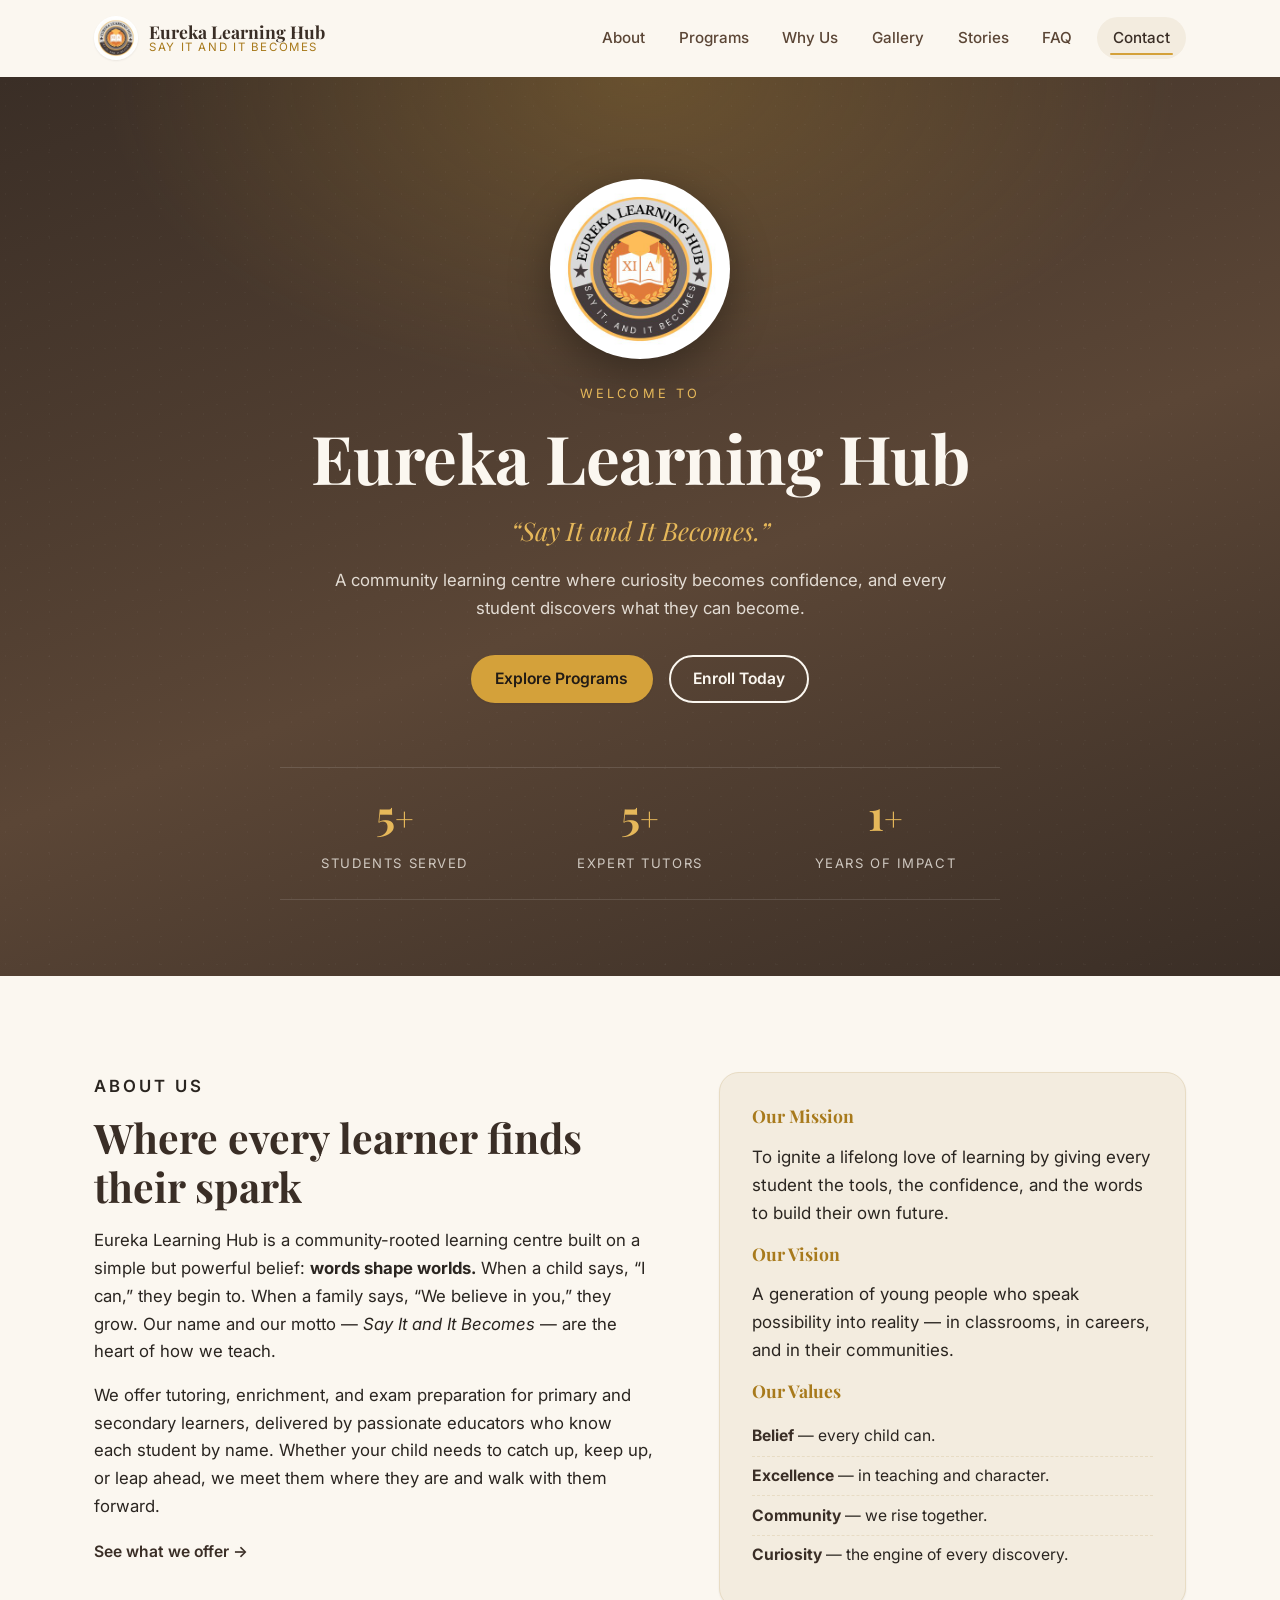
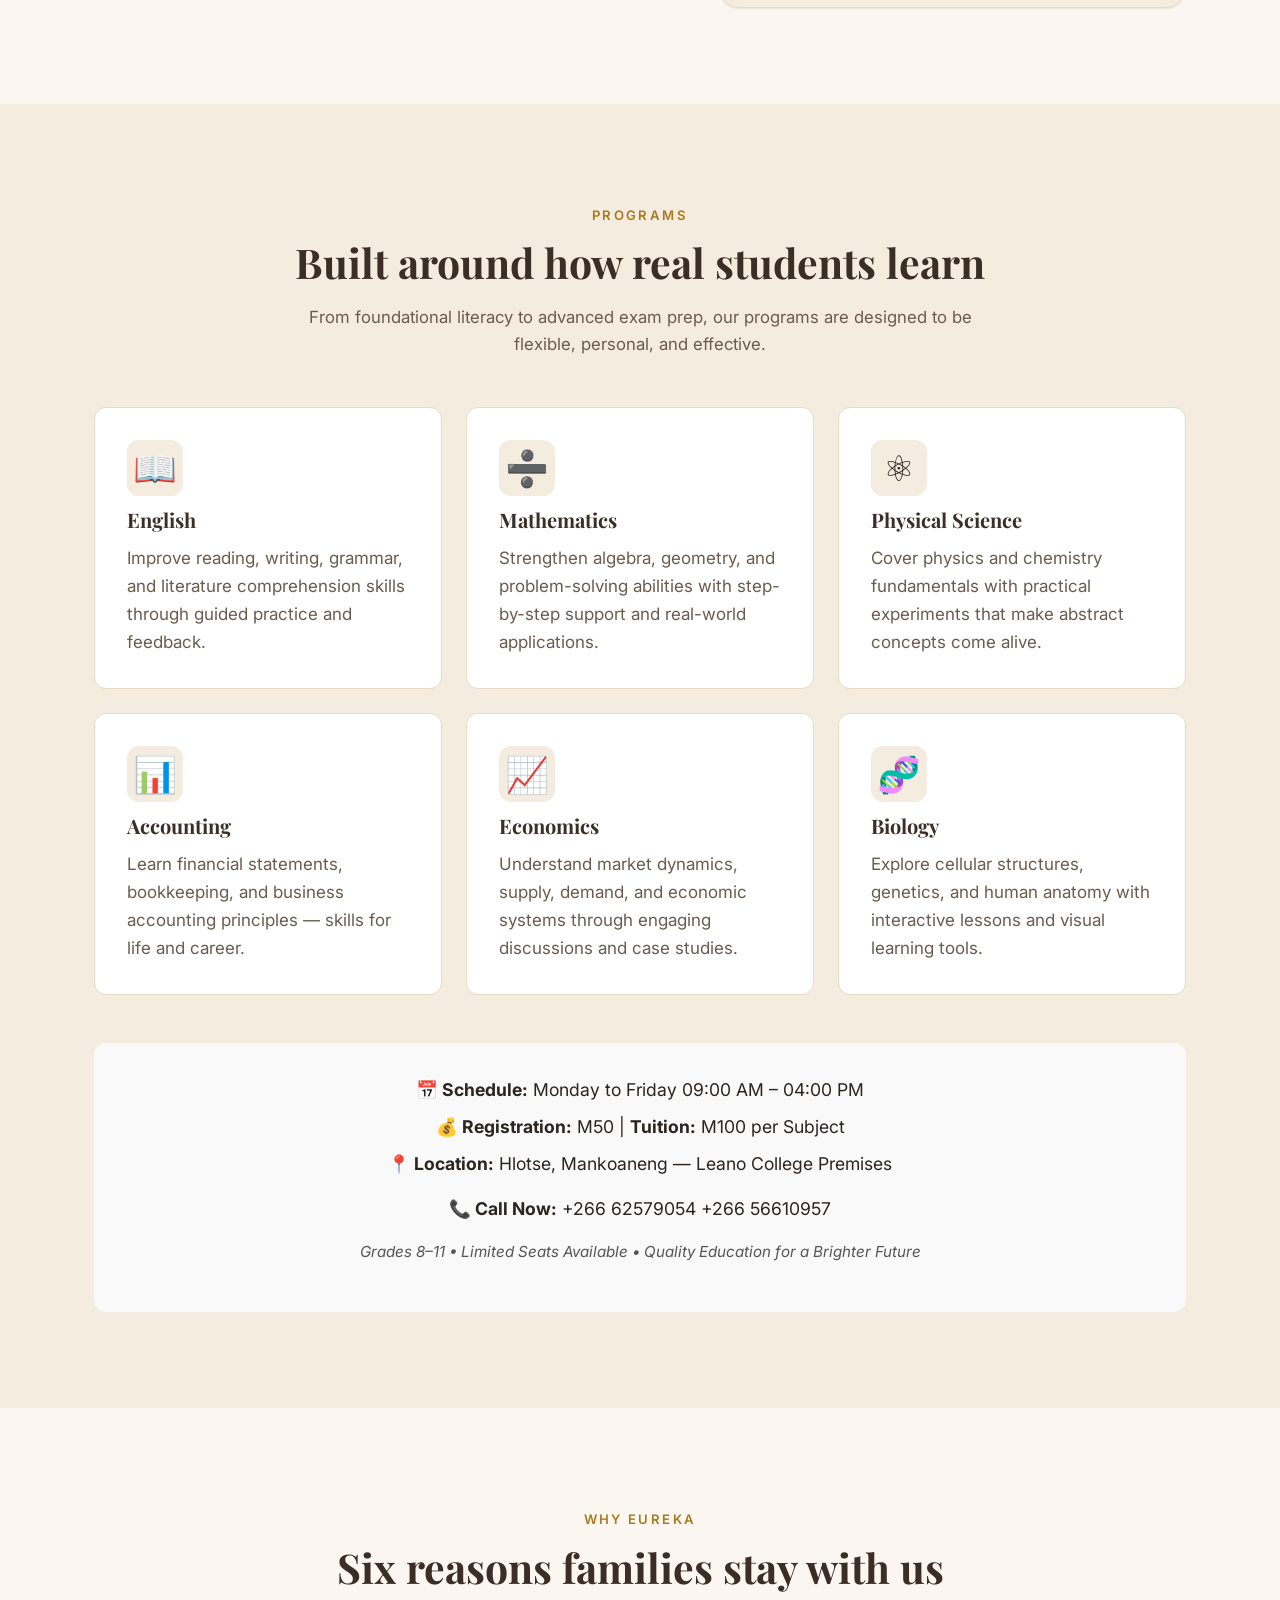
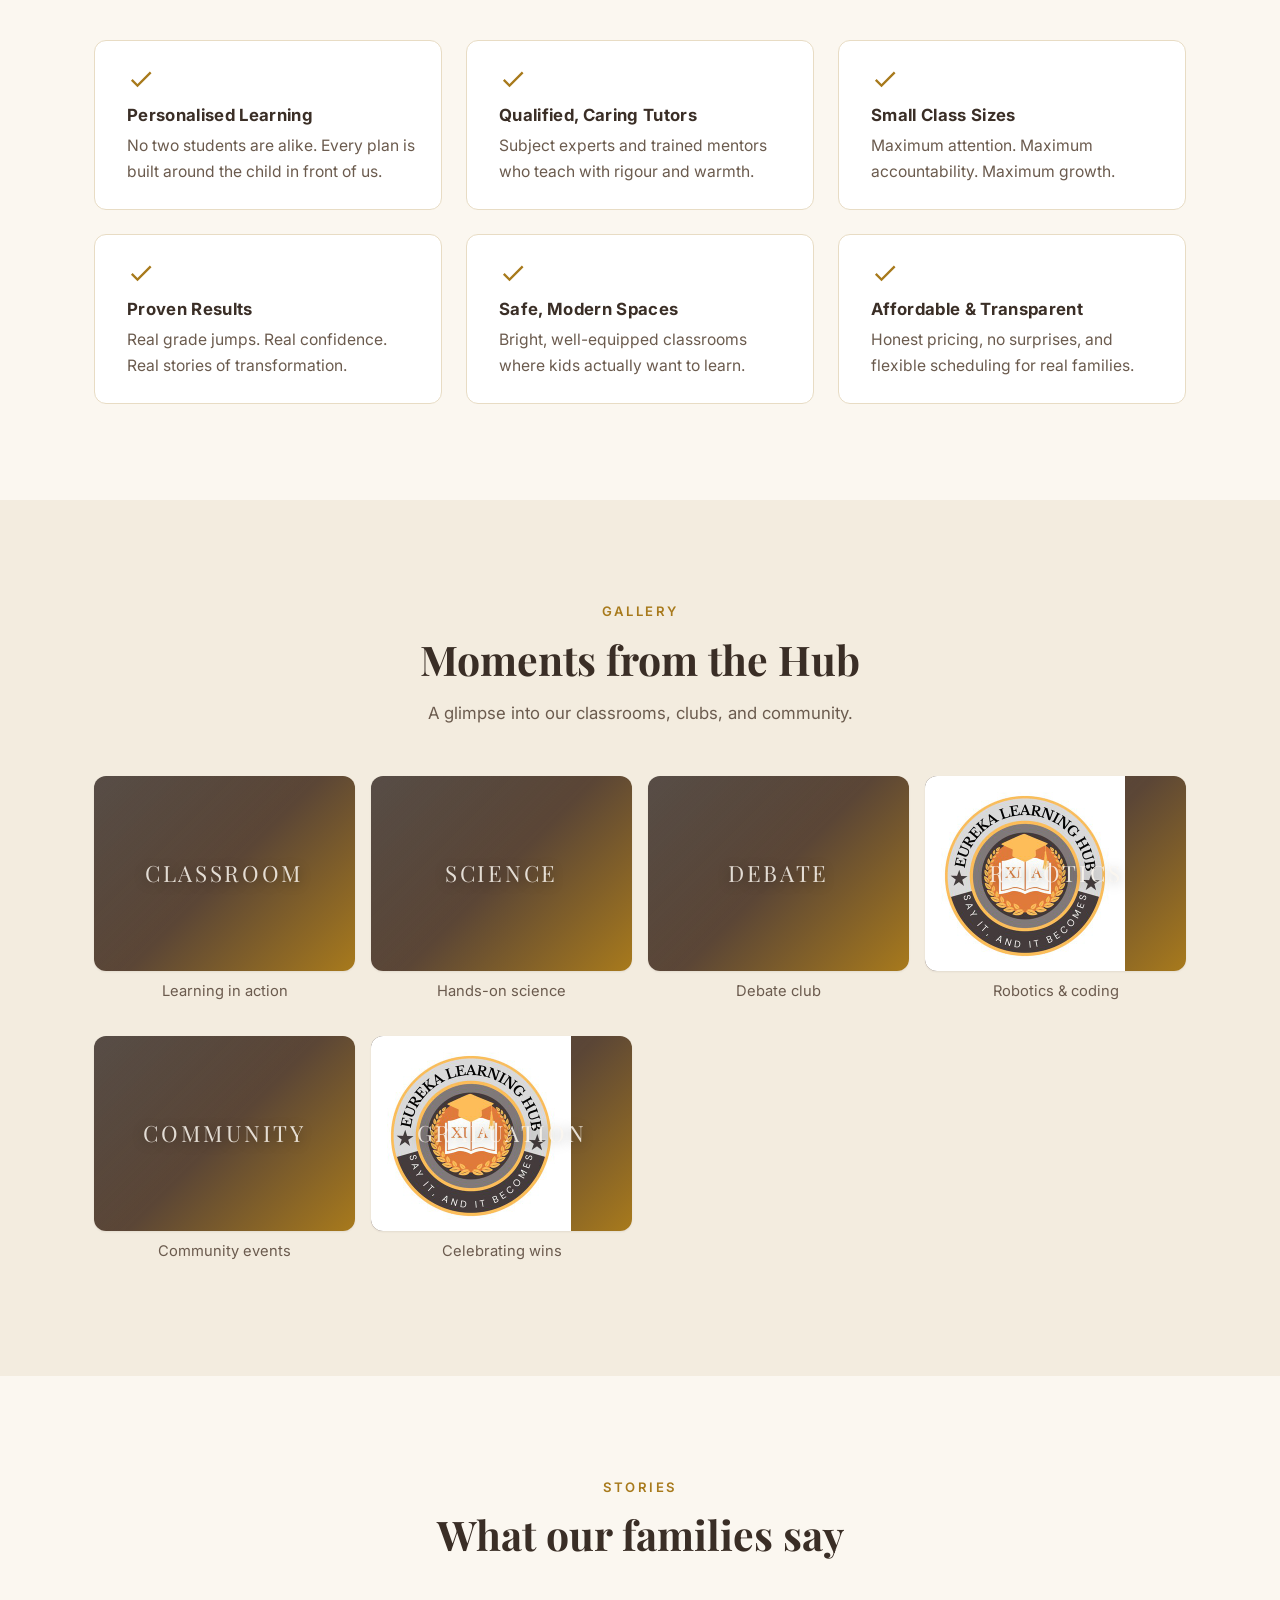
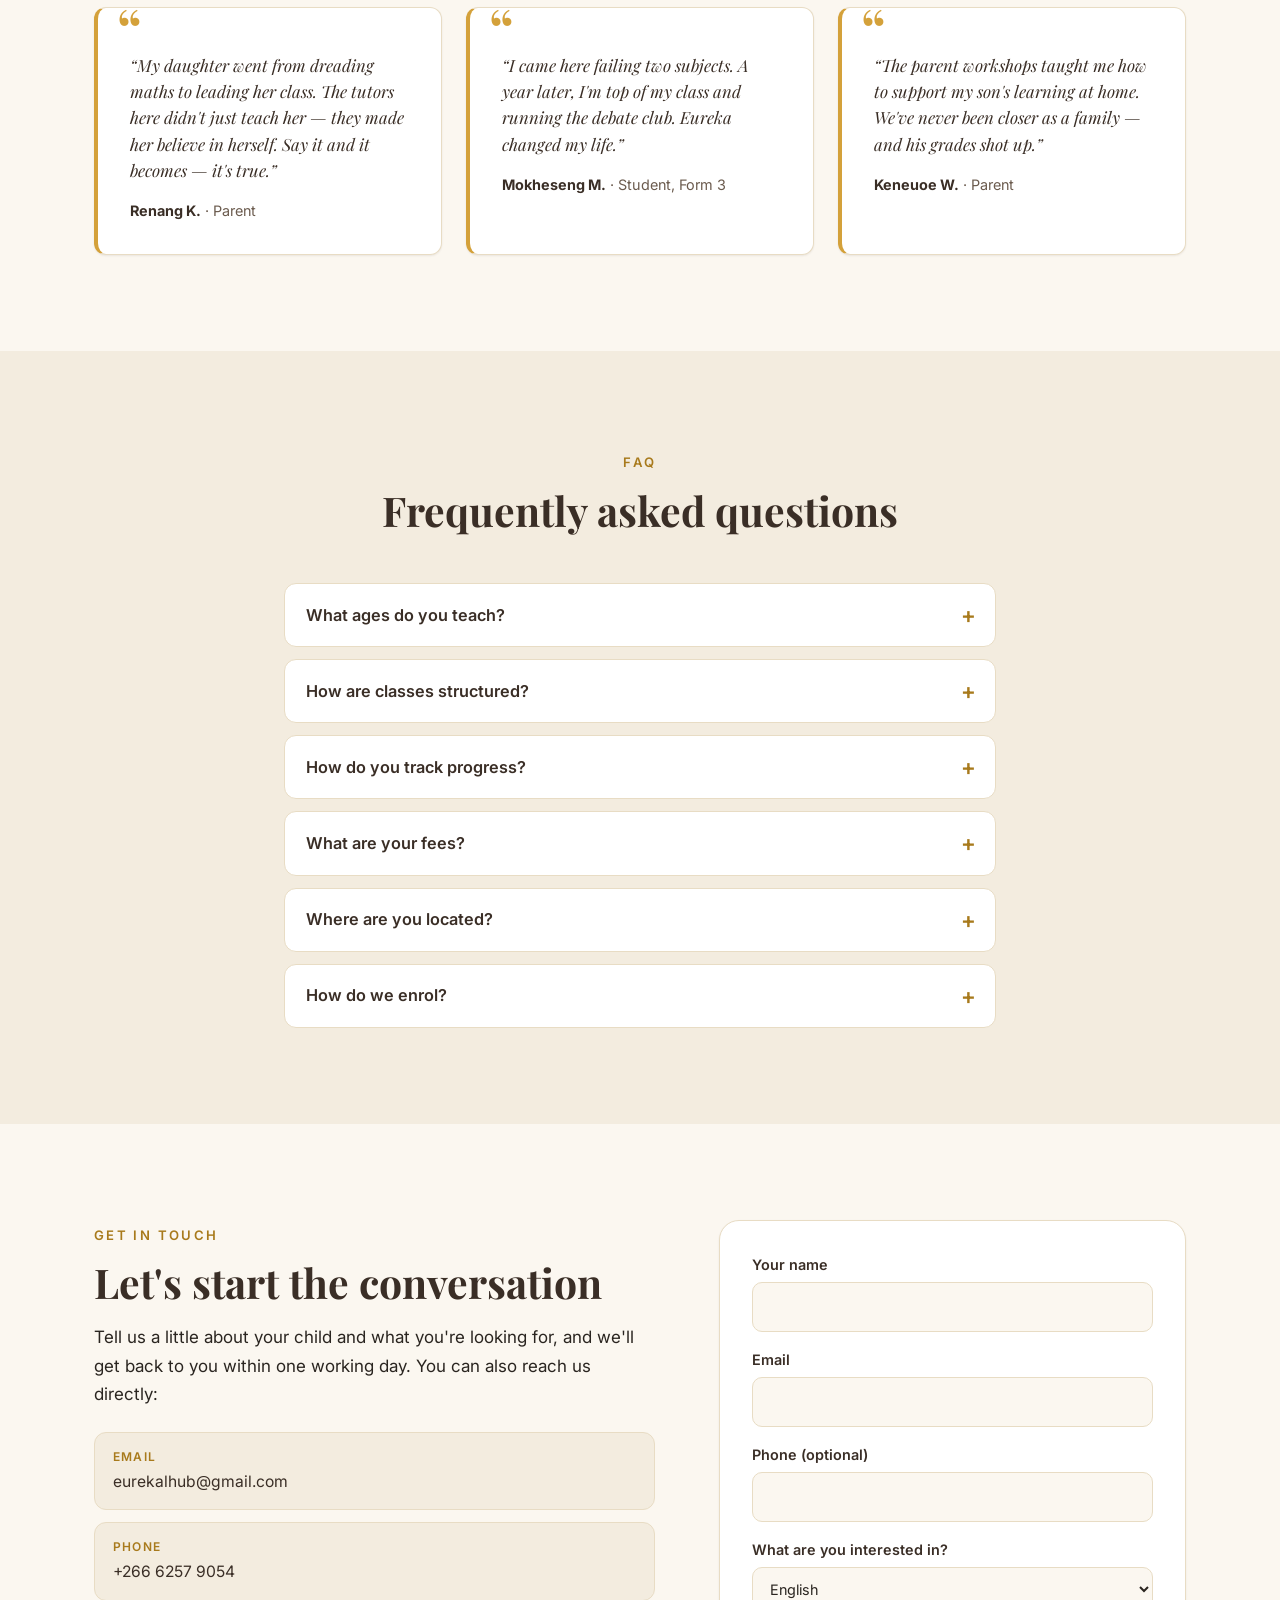
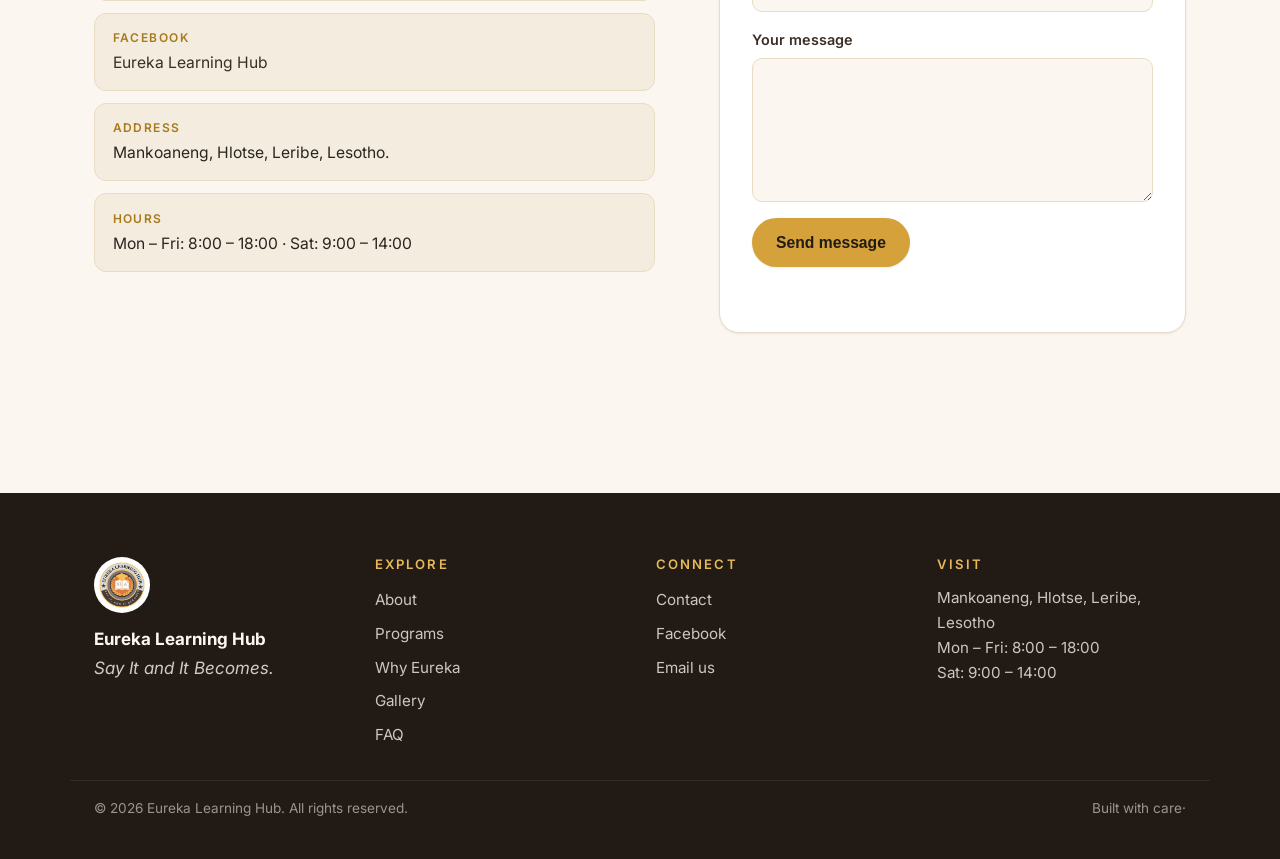
==== index.html @ d5e47698 "Add image to Robotics gallery item Added an image to the Robotics gallery item." ====
<!DOCTYPE html>
<!--
  ==============================================================================
  Eureka Learning Hub — Official Website
  ==============================================================================
  Author:        Eureka Learning Hub web team
  License:       MIT
  Stack:         Pure HTML5 + CSS3 + vanilla JavaScript (zero build step)
  Hosting:       GitHub Pages (static)
  Repo:          https://github.com/Chaka12/eureka-learning-hub
  Live site:     https://chaka12.github.io/Chaka12/eureka-learning-hub

  ==============================================================================
-->
<html lang="en">
<head>
  <!-- ==================== META / SEO ==================== -->
  <meta charset="UTF-8" />
  <meta name="viewport" content="width=device-width, initial-scale=1.0" />
  <meta name="theme-color" content="#3a2e26" />

  <!-- Primary SEO tags — update the description to match your school’s copy. -->
  <title>Eureka Learning Hub | Say It and It Becomes</title>
  <meta
    name="description"
    content="Eureka Learning Hub is a community learning centre where students discover, grow, and achieve. Tutoring, enrichment, and exam prep — say it and it becomes."
  />
  <meta name="keywords" content="Eureka Learning Hub, tutoring, after-school, learning centre, exam prep, enrichment, education" />
  <meta name="author" content="Eureka Learning Hub" />
  <link rel="canonical" href="https://chaka12.github.io/eureka-learning-hub/" />

  <!-- Open Graph (Facebook, LinkedIn, WhatsApp preview) -->
  <meta property="og:type" content="website" />
  <meta property="og:title" content="Eureka Learning Hub | Say It and It Becomes" />
  <meta property="og:description" content="A community learning centre where students discover, grow, and achieve." />
  <meta property="og:image" content="assets/images/og-image.jpg" />
  <meta property="og:url" content="https://chaka.github.io/eureka-learning-hub/" />
  <meta property="og:site_name" content="Eureka Learning Hub" />

  <!-- Twitter card -->
  <meta name="twitter:card" content="summary_large_image" />
  <meta name="twitter:title" content="Eureka Learning Hub | Say It and It Becomes" />
  <meta name="twitter:description" content="A community learning centre where students discover, grow, and achieve." />
  <meta name="twitter:image" content="assets/images/og-image.jpg" />

  <!-- Favicons (multiple sizes for different devices) -->
  <link rel="icon" type="image/png" sizes="32x32" href="assets/images/favicon-32.png" />
  <link rel="apple-touch-icon" href="assets/images/apple-touch-icon.png" />

  <!-- Fonts: preconnect to Google Fonts then load a classic + display pair
       that matches the academic feel of the logo. -->
  <link rel="preconnect" href="https://fonts.googleapis.com" />
  <link rel="preconnect" href="https://fonts.gstatic.com" crossorigin />
  <link
    href="https://fonts.googleapis.com/css2?family=Playfair+Display:wght@600;700;900&family=Inter:wght@400;500;600;700&display=swap"
    rel="stylesheet"
  />

  <!-- Our single stylesheet — all theming, layout, and responsive rules. -->
  <link rel="stylesheet" href="assets/css/style.css" />

  <!-- Structured data: helps Google display a rich result for the school. -->
  <script type="application/ld+json">
  {
    "@context": "https://schema.org",
    "@type": "EducationalOrganization",
    "name": "Eureka Learning Hub",
    "url": "https://chaka12.github.io/eureka-learning-hub/",
    "logo": "https://chaka12.github.io/eureka-learning-hub/assets/images/logo-400.jpg",
    "description": "A community learning centre where students discover, grow, and achieve.",
    "sameAs": [
      "https://www.facebook.com/profile.php?id=61590815549113"
    ]
  }
  </script>
</head>

<body>
  <!-- ====================================================================
       SKIP LINK — accessibility helper so keyboard users can jump to main.
       Visually hidden until focused.
       ==================================================================== -->
  <a class="skip-link" href="#main">Skip to main content</a>

  <!-- ====================================================================
       HEADER + NAVIGATION
       Sticky on scroll, mobile hamburger toggle handled in main.js.
       ==================================================================== -->
  <header class="site-header" id="site-header">
    <div class="container header-inner">
      <!-- Brand: logo + wordmark. Clicking it returns to top. -->
      <a href="#top" class="brand" aria-label="Eureka Learning Hub — home">
        <img
          src="assets/images/logo-200.jpg"
          alt="Eureka Learning Hub logo"
          class="brand-logo"
          width="48"
          height="48"
        />
        <span class="brand-text">
          <span class="brand-name">Eureka Learning Hub</span>
          <span class="brand-tag">Say It and It Becomes</span>
        </span>
      </a>

      <!-- Primary navigation. aria-expanded toggled by JS for mobile menu. -->
      <button
        class="nav-toggle"
        id="nav-toggle"
        aria-expanded="false"
        aria-controls="primary-nav"
        aria-label="Open menu"
      >
        <span class="nav-toggle-bar"></span>
        <span class="nav-toggle-bar"></span>
        <span class="nav-toggle-bar"></span>
      </button>

      <nav class="primary-nav" id="primary-nav" aria-label="Primary">
        <ul>
          <li><a href="#about">About</a></li>
          <li><a href="#programs">Programs</a></li>
          <li><a href="#why">Why Us</a></li>
          <li><a href="#gallery">Gallery</a></li>
          <li><a href="#testimonials">Stories</a></li>
          <li><a href="#faq">FAQ</a></li>
          <li><a href="#contact" class="nav-cta">Contact</a></li>
        </ul>
      </nav>
    </div>
  </header>

  <main id="main">
    <!-- ================================================================
         HERO
         Top-of-page anchor. Uses a CSS gradient that matches the logo's
         gold/brown palette so the page feels branded even before the
         user sees the logo image.
         ================================================================ -->
    <section class="hero" id="top">
      <div class="hero-bg" aria-hidden="true"></div>
      <div class="container hero-inner">
        <img
          src="assets/images/logo-400.jpg"
          alt="Eureka Learning Hub seal"
          class="hero-logo"
          width="200"
          height="200"
          loading="eager"
        />
        <p class="hero-eyebrow">Welcome to</p>
        <h1 class="hero-title">Eureka Learning Hub</h1>
        <p class="hero-tagline">“Say It and It Becomes.”</p>
        <p class="hero-sub">
          A community learning centre where curiosity becomes confidence, and
          every student discovers what they can become.
        </p>
        <div class="hero-actions">
          <a href="#programs" class="btn btn-primary">Explore Programs</a>
          <a href="#contact" class="btn btn-ghost">Enroll Today</a>
        </div>

        <!-- Quick stats — pure CSS animation on scroll, no JS lib needed. -->
        <ul class="hero-stats" aria-label="At a glance">
          <li>
            <span class="stat-num" data-count="5">0</span><span class="stat-plus">+</span>
            <span class="stat-label">Students Served</span>
          </li>
          <li>
            <span class="stat-num" data-count="5">0</span><span class="stat-plus">+</span>
            <span class="stat-label">Expert Tutors</span>
          </li>
          <li>
            <span class="stat-num" data-count="1">0</span><span class="stat-plus">+</span>
            <span class="stat-label">Years of Impact</span>
          </li>
        </ul>
      </div>
    </section>

    <!-- ================================================================
         ABOUT
         Two-column on desktop, stacked on mobile. Image is a soft
         decorative panel that can be swapped for a real photo.
         ================================================================ -->
    <section class="section about" id="about">
      <div class="container two-col">
        <div class="about-text">
          <p class="section-eyebrow">About Us</p>
          <h2 class="section-title">Where every learner finds their spark</h2>
          <p>
            Eureka Learning Hub is a community-rooted learning centre built on a
            simple but powerful belief: <strong>words shape worlds.</strong> When
            a child says, “I can,” they begin to. When a family says, “We
            believe in you,” they grow. Our name and our motto — <em>Say It and
            It Becomes</em> — are the heart of how we teach.
          </p>
          <p>
            We offer tutoring, enrichment, and exam preparation for primary and
            secondary learners, delivered by passionate educators who know each
            student by name. Whether your child needs to catch up, keep up, or
            leap ahead, we meet them where they are and walk with them forward.
          </p>
          <a href="#programs" class="btn btn-link">See what we offer →</a>
        </div>

        <aside class="about-card" aria-label="Our mission">
          <h3>Our Mission</h3>
          <p>
            To ignite a lifelong love of learning by giving every student the
            tools, the confidence, and the words to build their own future.
          </p>
          <h3>Our Vision</h3>
          <p>
            A generation of young people who speak possibility into reality —
            in classrooms, in careers, and in their communities.
          </p>
          <h3>Our Values</h3>
          <ul class="value-list">
            <li><strong>Belief</strong> — every child can.</li>
            <li><strong>Excellence</strong> — in teaching and character.</li>
            <li><strong>Community</strong> — we rise together.</li>
            <li><strong>Curiosity</strong> — the engine of every discovery.</li>
          </ul>
        </aside>
      </div>
    </section>

    <!-- ================================================================
         PROGRAMS
         A grid of program cards. Edit the title/text/icon-emoji of each
         .program-card to match what you actually offer.
         ================================================================ -->
    <section class="section programs" id="programs">
      <div class="container">
        <header class="section-head">
          <p class="section-eyebrow">Programs</p>
          <h2 class="section-title">Built around how real students learn</h2>
          <p class="section-lead">
            From foundational literacy to advanced exam prep, our programs are
            designed to be flexible, personal, and effective.
          </p>
        </header>
    
        <ul class="program-grid">
          <li class="program-card">
            <div class="program-icon" aria-hidden="true">📖</div>
            <h3>English</h3>
            <p>
              Improve reading, writing, grammar, and literature comprehension skills
              through guided practice and feedback.
            </p>
          </li>
          <li class="program-card">
            <div class="program-icon" aria-hidden="true">➗</div>
            <h3>Mathematics</h3>
            <p>
              Strengthen algebra, geometry, and problem-solving abilities with
              step-by-step support and real-world applications.
            </p>
          </li>
          <li class="program-card">
            <div class="program-icon" aria-hidden="true">⚛️</div>
            <h3>Physical Science</h3>
            <p>
              Cover physics and chemistry fundamentals with practical experiments
              that make abstract concepts come alive.
            </p>
          </li>
          <li class="program-card">
            <div class="program-icon" aria-hidden="true">📊</div>
            <h3>Accounting</h3>
            <p>
              Learn financial statements, bookkeeping, and business accounting
              principles — skills for life and career.
            </p>
          </li>
          <li class="program-card">
            <div class="program-icon" aria-hidden="true">📈</div>
            <h3>Economics</h3>
            <p>
              Understand market dynamics, supply, demand, and economic systems
              through engaging discussions and case studies.
            </p>
          </li>
          <li class="program-card">
            <div class="program-icon" aria-hidden="true">🧬</div>
            <h3>Biology</h3>
            <p>
              Explore cellular structures, genetics, and human anatomy with
              interactive lessons and visual learning tools.
            </p>
          </li>
        </ul>
    
        <!-- Additional info from the poster -->
        <div style="margin-top: 3rem; text-align: center; background: #f9f9f9; padding: 2rem; border-radius: 12px;">
          <p style="font-size: 1.1rem; margin-bottom: 0.5rem;">
            <strong>📅 Schedule:</strong> Monday to Friday 09:00 AM – 04:00 PM
          </p>
          <p style="font-size: 1.1rem; margin-bottom: 0.5rem;">
            <strong>💰 Registration:</strong> M50 | <strong>Tuition:</strong> M100 per Subject
          </p>
          <p style="font-size: 1.1rem; margin-bottom: 0.5rem;">
            <strong>📍 Location:</strong> Hlotse, Mankoaneng — Leano College Premises
          </p>
          <p style="font-size: 1.1rem; margin-top: 1rem;">
            <strong>📞 Call Now:</strong> +266 62579054 +266 56610957
          </p>
          <p style="font-size: 0.95rem; color: #555; margin-top: 0.5rem;">
            <em>Grades 8–11 • Limited Seats Available • Quality Education for a Brighter Future</em>
          </p>
        </div>
      </div>
    </section>

    <!-- ================================================================
         WHY US
         Six trust points with custom checkmark icons (inline SVG).
         ================================================================ -->
    <section class="section why" id="why">
      <div class="container">
        <header class="section-head">
          <p class="section-eyebrow">Why Eureka</p>
          <h2 class="section-title">Six reasons families stay with us</h2>
        </header>

        <ul class="why-grid">
          <li>
            <svg viewBox="0 0 24 24" aria-hidden="true" class="why-icon">
              <path d="M9 16.2 4.8 12l-1.4 1.4L9 19l12-12-1.4-1.4z"/>
            </svg>
            <h3>Personalised Learning</h3>
            <p>No two students are alike. Every plan is built around the child in front of us.</p>
          </li>
          <li>
            <svg viewBox="0 0 24 24" aria-hidden="true" class="why-icon">
              <path d="M9 16.2 4.8 12l-1.4 1.4L9 19l12-12-1.4-1.4z"/>
            </svg>
            <h3>Qualified, Caring Tutors</h3>
            <p>Subject experts and trained mentors who teach with rigour and warmth.</p>
          </li>
          <li>
            <svg viewBox="0 0 24 24" aria-hidden="true" class="why-icon">
              <path d="M9 16.2 4.8 12l-1.4 1.4L9 19l12-12-1.4-1.4z"/>
            </svg>
            <h3>Small Class Sizes</h3>
            <p>Maximum attention. Maximum accountability. Maximum growth.</p>
          </li>
          <li>
            <svg viewBox="0 0 24 24" aria-hidden="true" class="why-icon">
              <path d="M9 16.2 4.8 12l-1.4 1.4L9 19l12-12-1.4-1.4z"/>
            </svg>
            <h3>Proven Results</h3>
            <p>Real grade jumps. Real confidence. Real stories of transformation.</p>
          </li>
          <li>
            <svg viewBox="0 0 24 24" aria-hidden="true" class="why-icon">
              <path d="M9 16.2 4.8 12l-1.4 1.4L9 19l12-12-1.4-1.4z"/>
            </svg>
            <h3>Safe, Modern Spaces</h3>
            <p>Bright, well-equipped classrooms where kids actually want to learn.</p>
          </li>
          <li>
            <svg viewBox="0 0 24 24" aria-hidden="true" class="why-icon">
              <path d="M9 16.2 4.8 12l-1.4 1.4L9 19l12-12-1.4-1.4z"/>
            </svg>
            <h3>Affordable &amp; Transparent</h3>
            <p>Honest pricing, no surprises, and flexible scheduling for real families.</p>
          </li>
        </ul>
      </div>
    </section>

    <!-- ================================================================
         GALLERY
         Placeholder slots — drop in real photos from your Facebook page.
         We render the placeholders with branded gradients + captions so
         the section looks intentional even before real photos land.
         ================================================================ -->
    <section class="section gallery" id="gallery">
      <div class="container">
        <header class="section-head">
          <p class="section-eyebrow">Gallery</p>
          <h2 class="section-title">Moments from the Hub</h2>
          <p class="section-lead">
            A glimpse into our classrooms, clubs, and community. 
          </p>
        </header>

        <ul class="gallery-grid">
          <li class="gallery-item">
            <div class="gallery-img" data-label="Classroom"></div>
            <p>Learning in action</p>
          </li>
          <li class="gallery-item">
            <div class="gallery-img" data-label="Science"></div>
            <p>Hands-on science</p>
          </li>
          <li class="gallery-item">
            <div class="gallery-img" data-label="Debate"></div>
            <p>Debate club</p>
          </li>
          <li class="gallery-item">
            <div class="gallery-img" data-label="Robotics"><img
          src="assets/images/logo-400.jpg"
          alt="Eureka Learning Hub seal"
         
          width="200"
          height="200"
          loading="eager"
        /></div>
            <p>Robotics &amp; coding</p>
          </li>
          <li class="gallery-item">
            <div class="gallery-img" data-label="Community"></div>
            <p>Community events</p>
          </li>
          <li class="gallery-item">
            <div class="gallery-img" data-label="Graduation"><img 
                                                               src="/assets/images/logo-400.jpg" 
                                                               width="200"
                                                               height="200"/>
            </div>
            <p>Celebrating wins</p>
          </li>
        </ul>
      </div>
    </section>

    <!-- ================================================================
         TESTIMONIALS
         Carousel-free, simple grid. Easy to add more <li>s.
         ================================================================ -->
    <section class="section testimonials" id="testimonials">
      <div class="container">
        <header class="section-head">
          <p class="section-eyebrow">Stories</p>
          <h2 class="section-title">What our families say</h2>
        </header>

        <ul class="testimonial-grid">
          <li class="testimonial">
            <p class="testimonial-quote">
              “My daughter went from dreading maths to leading her class. The
              tutors here didn't just teach her — they made her believe in
              herself. Say it and it becomes — it's true.”
            </p>
            <p class="testimonial-author">
              <strong>Renang K.</strong> · Parent
            </p>
          </li>
          <li class="testimonial">
            <p class="testimonial-quote">
              “I came here failing two subjects. A year later, I'm top of my
              class and running the debate club. Eureka changed my life.”
            </p>
            <p class="testimonial-author">
              <strong>Mokheseng M.</strong> · Student, Form 3
            </p>
          </li>
          <li class="testimonial">
            <p class="testimonial-quote">
              “The parent workshops taught me how to support my son's learning
              at home. We've never been closer as a family — and his grades
              shot up.”
            </p>
            <p class="testimonial-author">
              <strong>Keneuoe W.</strong> · Parent
            </p>
          </li>
        </ul>
      </div>
    </section>

    <!-- ================================================================
         FAQ
         Native <details>/<summary> so it works without JS. We enhance
         with smooth animation in main.js for the "only one open at a time"
         behavior.
         ================================================================ -->
    <section class="section faq" id="faq">
      <div class="container narrow">
        <header class="section-head">
          <p class="section-eyebrow">FAQ</p>
          <h2 class="section-title">Frequently asked questions</h2>
        </header>

        <div class="faq-list">
          <details class="faq-item">
            <summary>What ages do you teach?</summary>
            <p>
              We work with learners from age 4 through to upper secondary. Our
              early-learners programme focuses on ages 4–7, core tutoring covers
              primary and secondary, and our exam-prep classes support students
              through their high-stakes examinations.
            </p>
          </details>
          <details class="faq-item">
            <summary>How are classes structured?</summary>
            <p>
              Most students attend 1–5 sessions per week. Sessions are usually
              60–90 minutes, with a maximum of 6 students per small group. We
              also offer one-on-one intensive tutoring for students who need
              focused attention.
            </p>
          </details>
          <details class="faq-item">
            <summary>How do you track progress?</summary>
            <p>
              Every student gets a personal learning plan and a baseline
              assessment. Parents receive written progress reports every term
              and informal check-ins much more often.
            </p>
          </details>
          <details class="faq-item">
            <summary>What are your fees?</summary>
            <p>
              Fees vary by programme. We keep our pricing
              transparent and offer sibling discounts and need-based
              scholarships. Contact us for a current fee schedule.
            </p>
          </details>
          <details class="faq-item">
            <summary>Where are you located?</summary>
            <p>
              Mankoaneng, Hlotse, Leribe, Lesotho. 
            </p>
          </details>
          <details class="faq-item">
            <summary>How do we enrol?</summary>
            <p>
              Send us a message through the contact form below, message us on
              Facebook, or call us. We'll set up a free consultation, learn
              about your child, and recommend the right starting point.
            </p>
          </details>
        </div>
      </div>
    </section>

    <!-- ================================================================
         CONTACT
         A form (no backend; uses mailto: as a graceful fallback) plus
         direct contact details. Replace placeholder details with yours.
         ================================================================ -->
    <section class="section contact" id="contact">
      <div class="container two-col">
        <div class="contact-text">
          <p class="section-eyebrow">Get in touch</p>
          <h2 class="section-title">Let's start the conversation</h2>
          <p>
            Tell us a little about your child and what you're looking for, and
            we'll get back to you within one working day. You can also reach
            us directly:
          </p>

          <ul class="contact-list">
            <li>
              <strong>Email</strong>
              <a href="mailto:eurekalhub@gmail.com">eurekalhub@gmail.com</a>
            </li>
            <li>
              <strong>Phone</strong>
              <a href="tel:+266 62579054">+266 6257 9054</a>
            </li>
            <li>
              <strong>Facebook</strong>
              <a
                href="https://www.facebook.com/profile.php?id=61590815549113"
                target="_blank"
                rel="noopener noreferrer"
              >Eureka Learning Hub</a>
            </li>
            <li>
              <strong>Address</strong>
              <span>Mankoaneng, Hlotse, Leribe, Lesotho.</span>
            </li>
            <li>
              <strong>Hours</strong>
              <span>Mon – Fri: 8:00 – 18:00 · Sat: 9:00 – 14:00</span>
            </li>
          </ul>
        </div>

        <!-- The form has no backend; submission opens the user's mail client.
             To make it work without email, swap action="#contact" and add a
             service like Formspree, Web3Forms, or Getform. -->
        <form class="contact-form" id="contact-form" action="eurekalhub@gmail.com" method="post" enctype="text/plain" novalidate>
          <label>
            <span>Your name</span>
            <input type="text" name="name" required autocomplete="name" />
          </label>
          <label>
            <span>Email</span>
            <input type="email" name="email" required autocomplete="email" />
          </label>
          <label>
            <span>Phone (optional)</span>
            <input type="tel" name="phone" autocomplete="tel" />
          </label>
          <label>
            <span>What are you interested in?</span>
            <select name="interest">
              <option>English</option>
              <option>Mathematics</option>
              <option>Physical Science</option>
              <option>Accounting</option>
              <option>Economics</option>
              <option>Biology</option>
              <option>Other</option>
            </select>
          </label>
          <label>
            <span>Your message</span>
            <textarea name="message" rows="5" required></textarea>
          </label>
          <button type="submit" class="btn btn-primary">Send message</button>
          <p class="form-status" id="form-status" role="status" aria-live="polite"></p>
        </form>
      </div>
    </section>
  </main>

  <!-- ====================================================================
       FOOTER
       ==================================================================== -->
  <footer class="site-footer">
    <div class="container footer-grid">
      <div class="footer-brand">
        <img src="assets/images/logo-200.jpg" alt="Eureka Learning Hub logo" width="56" height="56" />
        <p>
          <strong>Eureka Learning Hub</strong><br />
          <em>Say It and It Becomes.</em>
        </p>
      </div>

      <nav class="footer-nav" aria-label="Footer">
        <h4>Explore</h4>
        <ul>
          <li><a href="#about">About</a></li>
          <li><a href="#programs">Programs</a></li>
          <li><a href="#why">Why Eureka</a></li>
          <li><a href="#gallery">Gallery</a></li>
          <li><a href="#faq">FAQ</a></li>
        </ul>
      </nav>

      <nav class="footer-nav" aria-label="Footer contact">
        <h4>Connect</h4>
        <ul>
          <li><a href="#contact">Contact</a></li>
          <li>
            <a
              href="https://www.facebook.com/profile.php?id=61590815549113"
              target="_blank"
              rel="noopener noreferrer"
            >Facebook</a>
          </li>
          <li><a href="mailto:chakatm.5@gmail.com">Email us</a></li>
        </ul>
      </nav>

      <div class="footer-meta">
        <h4>Visit</h4>
        <p>
          Mankoaneng, Hlotse, Leribe, Lesotho<br />
          Mon – Fri: 8:00 – 18:00<br />
          Sat: 9:00 – 14:00
        </p>
      </div>
    </div>

    <div class="container footer-bottom">
      <p>© <span id="year">2025</span> Eureka Learning Hub. All rights reserved.</p>
      <p>
        Built with care· 
      </p>
    </div>
  </footer>

  <!-- Single JS file: handles nav toggle, smooth scroll, FAQ accordion
       enhancement, animated counters, and form feedback. -->
  <script src="assets/js/main.js" defer></script>
</body>
</html>
---- assets/css/style.css ----
/* =============================================================================
   Eureka Learning Hub — Stylesheet
   =============================================================================
   Table of contents
     1.  Design tokens (CSS custom properties)
     2.  Base + reset
     3.  Layout primitives (container, section, two-col)
     4.  Typography
     5.  Buttons
     6.  Header + primary navigation (incl. mobile hamburger)
     7.  Hero
     8.  About
     9.  Programs
     10. Why us
     11. Gallery
     12. Testimonials
     13. FAQ
     14. Contact
     15. Footer
     16. Utilities (skip-link, animations, reveal-on-scroll)
     17. Responsive overrides
     18. Reduced motion + print
   =============================================================================
   Color palette is taken directly from the school seal:
     --gold      ≈ the warm amber of the ring and cap
     --brown     ≈ the dark band and inner ring
     --brown-700 ≈ deeper brown for primary surfaces
     --cream     ≈ soft background, off-white
   =============================================================================
*/

/* =============================================================================
   1. DESIGN TOKENS
   Edit the values here to re-theme the entire site.
   ============================================================================= */
:root {
  /* Brand colors (sampled from the logo) */
  --gold:        #d4a13a;
  --gold-soft:   #e6b85a;
  --gold-deep:   #a87a1c;
  --brown:       #5b4636;
  --brown-700:   #3a2e26;
  --brown-900:   #221b15;
  --ink:         #2a2520;
  --muted:       #6b5b4e;
  --cream:       #fbf7f0;
  --cream-deep:  #f3ecdf;
  --line:        #e8dcc4;

  /* Type */
  --font-display: "Playfair Display", "Georgia", serif;
  --font-body:    "Inter", system-ui, -apple-system, "Segoe UI", Roboto, "Helvetica Neue", Arial, sans-serif;

  /* Spacing scale (8pt-ish) */
  --space-1: 0.25rem;
  --space-2: 0.5rem;
  --space-3: 0.75rem;
  --space-4: 1rem;
  --space-5: 1.5rem;
  --space-6: 2rem;
  --space-7: 3rem;
  --space-8: 4rem;
  --space-9: 6rem;

  /* Radii / shadows */
  --radius-sm: 6px;
  --radius:    12px;
  --radius-lg: 20px;
  --shadow-sm: 0 1px 2px rgba(34, 27, 21, .08);
  --shadow:    0 6px 20px rgba(34, 27, 21, .10);
  --shadow-lg: 0 20px 50px rgba(34, 27, 21, .15);

  /* Layout */
  --container-max: 1140px;
  --container-narrow: 760px;
  --header-h: 76px;
}

/* =============================================================================
   2. BASE + RESET
   ============================================================================= */
*,
*::before,
*::after { box-sizing: border-box; }

html {
  /* Smooth in-page anchor scrolling, but respect reduced motion below. */
  scroll-behavior: smooth;
  -webkit-text-size-adjust: 100%;
}

body {
  margin: 0;
  font-family: var(--font-body);
  font-size: 17px;
  line-height: 1.65;
  color: var(--ink);
  background: var(--cream);
  -webkit-font-smoothing: antialiased;
  text-rendering: optimizeLegibility;
}

img, svg { display: block; max-width: 100%; height: auto; }

a {
  color: var(--brown-700);
  text-decoration: none;
  transition: color .2s ease;
}
a:hover, a:focus-visible { color: var(--gold-deep); }

ul { list-style: none; padding: 0; margin: 0; }

h1, h2, h3, h4 {
  font-family: var(--font-display);
  color: var(--brown-700);
  line-height: 1.2;
  margin: 0 0 var(--space-4);
  font-weight: 700;
}

p { margin: 0 0 var(--space-4); }

:focus-visible {
  outline: 3px solid var(--gold);
  outline-offset: 2px;
  border-radius: 4px;
}

/* =============================================================================
   3. LAYOUT PRIMITIVES
   ============================================================================= */
.container {
  width: 100%;
  max-width: var(--container-max);
  margin: 0 auto;
  padding: 0 var(--space-5);
}
.container.narrow { max-width: var(--container-narrow); }

.section {
  padding: var(--space-9) 0;
  position: relative;
}
.section.alt { background: var(--cream-deep); }

.two-col {
  display: grid;
  grid-template-columns: 1fr;
  gap: var(--space-7);
  align-items: start;
}
@media (min-width: 880px) {
  .two-col { grid-template-columns: 1.2fr 1fr; gap: var(--space-8); }
}

.section-head {
  text-align: center;
  max-width: 720px;
  margin: 0 auto var(--space-7);
}
.section-eyebrow {
  display: inline-block;
  font-family: var(--font-body);
  font-size: .82rem;
  font-weight: 600;
  letter-spacing: .18em;
  text-transform: uppercase;
  color: var(--gold-deep);
  margin: 0 0 var(--space-3);
}
.section-title {
  font-size: clamp(1.8rem, 3.2vw, 2.6rem);
  margin: 0 0 var(--space-4);
}
.section-lead {
  font-size: 1.05rem;
  color: var(--muted);
  margin: 0;
}

/* =============================================================================
   4. TYPOGRAPHY (page-level)
   ============================================================================= */
h1 { font-size: clamp(2.2rem, 5vw, 3.6rem); }
h2 { font-size: clamp(1.7rem, 3.4vw, 2.4rem); }
h3 { font-size: 1.25rem; }
h4 { font-size: 1rem; font-family: var(--font-body); letter-spacing: .04em; text-transform: uppercase; color: var(--brown); }

/* =============================================================================
   5. BUTTONS
   ============================================================================= */
.btn {
  display: inline-block;
  padding: .9rem 1.4rem;
  border-radius: 999px;
  font-weight: 600;
  font-size: .98rem;
  line-height: 1;
  border: 2px solid transparent;
  cursor: pointer;
  transition: transform .15s ease, background .2s ease, color .2s ease, border-color .2s ease, box-shadow .2s ease;
  text-align: center;
  white-space: nowrap;
}
.btn:hover, .btn:focus-visible { transform: translateY(-2px); }
.btn:active { transform: translateY(0); }

.btn-primary {
  background: var(--gold);
  color: var(--brown-900);
  box-shadow: var(--shadow-sm);
}
.btn-primary:hover, .btn-primary:focus-visible {
  background: var(--gold-deep);
  color: var(--cream);
}

.btn-ghost {
  background: transparent;
  color: var(--cream);
  border-color: var(--cream);
}
.btn-ghost:hover, .btn-ghost:focus-visible {
  background: var(--cream);
  color: var(--brown-700);
}

.btn-link {
  background: transparent;
  color: var(--brown-700);
  border: none;
  padding: 0;
  border-radius: 0;
  font-weight: 600;
}
.btn-link:hover, .btn-link:focus-visible {
  color: var(--gold-deep);
  transform: none;
}

/* =============================================================================
   6. HEADER + NAVIGATION
   ============================================================================= */
.site-header {
  position: sticky;
  top: 0;
  z-index: 50;
  background: rgba(251, 247, 240, .92);
  backdrop-filter: saturate(160%) blur(10px);
  -webkit-backdrop-filter: saturate(160%) blur(10px);
  border-bottom: 1px solid transparent;
  transition: border-color .2s ease, box-shadow .2s ease, background .2s ease;
}
.site-header.scrolled {
  border-bottom-color: var(--line);
  box-shadow: var(--shadow-sm);
}
.header-inner {
  display: flex;
  align-items: center;
  justify-content: space-between;
  gap: var(--space-5);
  height: var(--header-h);
}

.brand {
  display: inline-flex;
  align-items: center;
  gap: .7rem;
  color: var(--brown-700);
}
.brand:hover { color: var(--brown-700); }
.brand-logo {
  width: 44px;
  height: 44px;
  border-radius: 50%;
  object-fit: cover;
  box-shadow: var(--shadow-sm);
}
.brand-text {
  display: flex;
  flex-direction: column;
  line-height: 1.1;
}
.brand-name {
  font-family: var(--font-display);
  font-weight: 700;
  font-size: 1.1rem;
  color: var(--brown-700);
}
.brand-tag {
  font-size: .72rem;
  letter-spacing: .14em;
  text-transform: uppercase;
  color: var(--gold-deep);
}

.primary-nav ul {
  display: flex;
  align-items: center;
  gap: var(--space-2);
}
.primary-nav a {
  display: inline-block;
  padding: .55rem .8rem;
  font-weight: 500;
  font-size: .95rem;
  color: var(--brown);
  border-radius: 8px;
}
.primary-nav a:hover, .primary-nav a:focus-visible {
  color: var(--brown-700);
  background: var(--cream-deep);
}
/* Active-section highlight — set by main.js when a section enters view */
.primary-nav a.is-active {
  color: var(--brown-700);
  background: var(--cream-deep);
  position: relative;
}
.primary-nav a.is-active::after {
  content: "";
  position: absolute;
  left: .8rem;
  right: .8rem;
  bottom: .25rem;
  height: 2px;
  background: var(--gold);
  border-radius: 2px;
}
.primary-nav .nav-cta {
  background: var(--brown-700);
  color: var(--cream);
  padding: .55rem 1rem;
  border-radius: 999px;
  margin-left: .25rem;
}
.primary-nav .nav-cta:hover,
.primary-nav .nav-cta:focus-visible {
  background: var(--gold);
  color: var(--brown-900);
}

/* Hamburger button — hidden on desktop, visible on mobile */
.nav-toggle {
  display: none;
  width: 44px;
  height: 44px;
  border: 1px solid var(--line);
  border-radius: 10px;
  background: transparent;
  cursor: pointer;
  flex-direction: column;
  align-items: center;
  justify-content: center;
  gap: 5px;
  padding: 0;
}
.nav-toggle-bar {
  display: block;
  width: 22px;
  height: 2px;
  background: var(--brown-700);
  border-radius: 2px;
  transition: transform .25s ease, opacity .25s ease;
}
/* Animate bars to an "X" when menu is open */
.nav-toggle[aria-expanded="true"] .nav-toggle-bar:nth-child(1) {
  transform: translateY(7px) rotate(45deg);
}
.nav-toggle[aria-expanded="true"] .nav-toggle-bar:nth-child(2) {
  opacity: 0;
}
.nav-toggle[aria-expanded="true"] .nav-toggle-bar:nth-child(3) {
  transform: translateY(-7px) rotate(-45deg);
}

/* =============================================================================
   7. HERO
   ============================================================================= */
.hero {
  position: relative;
  isolation: isolate;
  overflow: hidden;
  padding: clamp(3.5rem, 8vw, 6.5rem) 0 clamp(3rem, 6vw, 5rem);
  color: var(--cream);
  text-align: center;
}
.hero-bg {
  position: absolute;
  inset: 0;
  z-index: -1;
  background:
    radial-gradient(60% 50% at 50% 0%, rgba(212, 161, 58, .25) 0%, transparent 70%),
    linear-gradient(160deg, #3a2e26 0%, #5b4636 55%, #3a2e26 100%);
}
/* Subtle pattern overlay for texture */
.hero-bg::after {
  content: "";
  position: absolute;
  inset: 0;
  background-image:
    radial-gradient(circle at 25% 30%, rgba(255, 255, 255, .04) 0 1px, transparent 1px),
    radial-gradient(circle at 75% 70%, rgba(255, 255, 255, .04) 0 1px, transparent 1px);
  background-size: 22px 22px, 28px 28px;
  opacity: .8;
  pointer-events: none;
}

.hero-inner { position: relative; }
.hero-logo {
  width: clamp(120px, 18vw, 180px);
  height: clamp(120px, 18vw, 180px);
  border-radius: 50%;
  object-fit: cover;
  margin: 0 auto var(--space-5);
  box-shadow: 0 12px 40px rgba(0, 0, 0, .35);
  background: var(--cream);
}
.hero-eyebrow {
  text-transform: uppercase;
  letter-spacing: .25em;
  font-size: .8rem;
  color: var(--gold-soft);
  margin: 0 0 var(--space-3);
}
.hero-title {
  font-size: clamp(2.4rem, 6vw, 4.2rem);
  color: var(--cream);
  margin: 0 0 var(--space-3);
  letter-spacing: -.5px;
}
.hero-tagline {
  font-family: var(--font-display);
  font-style: italic;
  font-size: clamp(1.2rem, 2.4vw, 1.6rem);
  color: var(--gold-soft);
  margin: 0 0 var(--space-4);
}
.hero-sub {
  max-width: 640px;
  margin: 0 auto var(--space-6);
  color: rgba(251, 247, 240, .85);
  font-size: 1.05rem;
}
.hero-actions {
  display: flex;
  gap: var(--space-4);
  justify-content: center;
  flex-wrap: wrap;
  margin-bottom: var(--space-8);
}

.hero-stats {
  display: grid;
  grid-template-columns: repeat(3, 1fr);
  gap: var(--space-4);
  max-width: 720px;
  margin: 0 auto;
  padding: var(--space-5) 0;
  border-top: 1px solid rgba(255, 255, 255, .12);
  border-bottom: 1px solid rgba(255, 255, 255, .12);
}
.hero-stats li {
  text-align: center;
}
.stat-num {
  display: inline-block;
  font-family: var(--font-display);
  font-size: clamp(1.8rem, 4vw, 2.6rem);
  font-weight: 700;
  color: var(--gold-soft);
  line-height: 1;
}
.stat-plus {
  display: inline-block;
  font-family: var(--font-display);
  font-size: clamp(1.4rem, 3vw, 2rem);
  color: var(--gold-soft);
}
.stat-label {
  display: block;
  font-size: .82rem;
  letter-spacing: .12em;
  text-transform: uppercase;
  color: rgba(251, 247, 240, .75);
  margin-top: var(--space-2);
}

/* =============================================================================
   8. ABOUT
   ============================================================================= */
.about-text p {
  color: var(--ink);
  font-size: 1.05rem;
}
.about-card {
  background: var(--cream-deep);
  border: 1px solid var(--line);
  border-radius: var(--radius-lg);
  padding: var(--space-6);
  box-shadow: var(--shadow-sm);
}
.about-card h3 {
  margin-top: var(--space-4);
  font-size: 1.1rem;
  color: var(--gold-deep);
}
.about-card h3:first-child { margin-top: 0; }
.value-list li {
  padding: .4rem 0;
  border-bottom: 1px dashed var(--line);
  color: var(--ink);
  font-size: .98rem;
}
.value-list li:last-child { border-bottom: 0; }
.value-list strong { color: var(--brown-700); }

/* =============================================================================
   9. PROGRAMS
   ============================================================================= */
.programs { background: var(--cream-deep); }
.program-grid {
  display: grid;
  grid-template-columns: repeat(auto-fit, minmax(260px, 1fr));
  gap: var(--space-5);
}
.program-card {
  background: #fff;
  border: 1px solid var(--line);
  border-radius: var(--radius);
  padding: var(--space-6);
  transition: transform .25s ease, box-shadow .25s ease, border-color .25s ease;
  position: relative;
  overflow: hidden;
}
.program-card::before {
  content: "";
  position: absolute;
  top: 0; left: 0; right: 0;
  height: 4px;
  background: linear-gradient(90deg, var(--gold) 0%, var(--gold-deep) 100%);
  transform: scaleX(0);
  transform-origin: left;
  transition: transform .3s ease;
}
.program-card:hover {
  transform: translateY(-4px);
  box-shadow: var(--shadow);
  border-color: var(--gold-soft);
}
.program-card:hover::before { transform: scaleX(1); }
.program-icon {
  font-size: 2.2rem;
  margin-bottom: var(--space-3);
  display: inline-flex;
  width: 56px;
  height: 56px;
  align-items: center;
  justify-content: center;
  background: var(--cream-deep);
  border-radius: var(--radius);
}
.program-card h3 { margin-bottom: var(--space-3); }
.program-card p { color: var(--muted); margin: 0; }

/* =============================================================================
   10. WHY US
   ============================================================================= */
.why-grid {
  display: grid;
  grid-template-columns: repeat(auto-fit, minmax(280px, 1fr));
  gap: var(--space-5);
}
.why-grid li {
  background: #fff;
  border: 1px solid var(--line);
  border-radius: var(--radius);
  padding: var(--space-5) var(--space-5) var(--space-5) var(--space-6);
  position: relative;
  transition: transform .2s ease, box-shadow .2s ease;
}
.why-grid li:hover { transform: translateY(-3px); box-shadow: var(--shadow); }
.why-icon {
  width: 28px;
  height: 28px;
  fill: var(--gold-deep);
  margin-bottom: var(--space-3);
}
.why-grid h3 {
  font-family: var(--font-body);
  font-size: 1.05rem;
  letter-spacing: .02em;
  text-transform: none;
  color: var(--brown-700);
  margin-bottom: var(--space-2);
}
.why-grid p { color: var(--muted); margin: 0; font-size: .98rem; }

/* =============================================================================
   11. GALLERY
   ============================================================================= */
.gallery { background: var(--cream-deep); }
.gallery-grid {
  display: grid;
  grid-template-columns: repeat(auto-fit, minmax(240px, 1fr));
  gap: var(--space-4);
}
.gallery-item p {
  margin-top: var(--space-2);
  font-size: .92rem;
  color: var(--muted);
  text-align: center;
}
.gallery-img {
  width: 100%;
  aspect-ratio: 4 / 3;
  border-radius: var(--radius);
  background:
    linear-gradient(135deg, rgba(255, 255, 255, .15) 0%, transparent 50%),
    linear-gradient(135deg, var(--brown-700) 0%, var(--brown) 50%, var(--gold-deep) 100%);
  position: relative;
  overflow: hidden;
  box-shadow: var(--shadow-sm);
  transition: transform .3s ease;
}
.gallery-img::after {
  /* Caption inside the placeholder so the grid feels intentional. */
  content: attr(data-label);
  position: absolute;
  inset: 0;
  display: flex;
  align-items: center;
  justify-content: center;
  font-family: var(--font-display);
  font-size: 1.4rem;
  letter-spacing: .12em;
  text-transform: uppercase;
  color: rgba(251, 247, 240, .85);
  text-shadow: 0 2px 12px rgba(0, 0, 0, .35);
}
.gallery-item:hover .gallery-img { transform: scale(1.02); }

/* =============================================================================
   12. TESTIMONIALS
   ============================================================================= */
.testimonial-grid {
  display: grid;
  grid-template-columns: repeat(auto-fit, minmax(280px, 1fr));
  gap: var(--space-5);
}
.testimonial {
  background: #fff;
  border: 1px solid var(--line);
  border-left: 4px solid var(--gold);
  border-radius: var(--radius);
  padding: var(--space-6);
  position: relative;
  box-shadow: var(--shadow-sm);
}
.testimonial::before {
  content: "“";
  position: absolute;
  top: -10px;
  left: 18px;
  font-family: var(--font-display);
  font-size: 4rem;
  color: var(--gold);
  line-height: 1;
}
.testimonial-quote {
  font-family: var(--font-display);
  font-size: 1.05rem;
  line-height: 1.55;
  color: var(--brown-700);
  margin: var(--space-3) 0 var(--space-4);
  font-style: italic;
}
.testimonial-author {
  font-size: .9rem;
  color: var(--muted);
  margin: 0;
}
.testimonial-author strong { color: var(--brown-700); }

/* =============================================================================
   13. FAQ
   ============================================================================= */
.faq { background: var(--cream-deep); }
.faq-list {
  display: flex;
  flex-direction: column;
  gap: var(--space-3);
}
.faq-item {
  background: #fff;
  border: 1px solid var(--line);
  border-radius: var(--radius);
  padding: 0;
  overflow: hidden;
  transition: border-color .2s ease, box-shadow .2s ease;
}
.faq-item[open] {
  border-color: var(--gold-soft);
  box-shadow: var(--shadow-sm);
}
.faq-item summary {
  list-style: none;        /* remove default disclosure triangle */
  cursor: pointer;
  padding: 1.1rem 1.3rem;
  font-weight: 600;
  font-size: 1.02rem;
  color: var(--brown-700);
  position: relative;
  padding-right: 3rem;
  transition: background .2s ease;
}
.faq-item summary::-webkit-details-marker { display: none; }
.faq-item summary::after {
  content: "+";
  position: absolute;
  right: 1.2rem;
  top: 50%;
  transform: translateY(-50%);
  font-size: 1.4rem;
  color: var(--gold-deep);
  transition: transform .25s ease;
  line-height: 1;
}
.faq-item[open] summary::after { content: "−"; }
.faq-item summary:hover { background: var(--cream-deep); }
.faq-item p {
  margin: 0;
  padding: 0 1.3rem 1.2rem;
  color: var(--muted);
}

/* =============================================================================
   14. CONTACT
   ============================================================================= */
.contact-list {
  display: flex;
  flex-direction: column;
  gap: var(--space-3);
  margin-top: var(--space-5);
}
.contact-list li {
  background: var(--cream-deep);
  border: 1px solid var(--line);
  border-radius: var(--radius);
  padding: .9rem 1.1rem;
  font-size: .98rem;
}
.contact-list strong {
  display: block;
  font-size: .75rem;
  letter-spacing: .12em;
  text-transform: uppercase;
  color: var(--gold-deep);
  margin-bottom: 2px;
  font-weight: 600;
}

.contact-form {
  background: #fff;
  border: 1px solid var(--line);
  border-radius: var(--radius-lg);
  padding: var(--space-6);
  box-shadow: var(--shadow-sm);
  display: flex;
  flex-direction: column;
  gap: var(--space-4);
}
.contact-form label {
  display: flex;
  flex-direction: column;
  gap: .35rem;
  font-size: .9rem;
  color: var(--brown-700);
  font-weight: 600;
}
.contact-form input,
.contact-form select,
.contact-form textarea {
  font: inherit;
  font-weight: 400;
  color: var(--ink);
  padding: .75rem .85rem;
  border: 1px solid var(--line);
  border-radius: 10px;
  background: var(--cream);
  transition: border-color .2s ease, box-shadow .2s ease, background .2s ease;
}
.contact-form input:focus,
.contact-form select:focus,
.contact-form textarea:focus {
  outline: none;
  border-color: var(--gold);
  background: #fff;
  box-shadow: 0 0 0 4px rgba(212, 161, 58, .15);
}
.contact-form textarea { resize: vertical; min-height: 120px; }
.contact-form button { align-self: flex-start; }
.form-status {
  margin: 0;
  font-size: .92rem;
  color: var(--gold-deep);
  min-height: 1.2em;
}
.form-status.is-error { color: #b9472a; }

/* =============================================================================
   15. FOOTER
   ============================================================================= */
.site-footer {
  background: var(--brown-900);
  color: rgba(251, 247, 240, .8);
  padding: var(--space-8) 0 var(--space-5);
  margin-top: var(--space-8);
}
.footer-grid {
  display: grid;
  grid-template-columns: repeat(auto-fit, minmax(200px, 1fr));
  gap: var(--space-6);
  margin-bottom: var(--space-6);
}
.footer-brand img {
  width: 56px;
  height: 56px;
  border-radius: 50%;
  margin-bottom: var(--space-3);
  background: var(--cream);
  object-fit: cover;
}
.footer-brand p { margin: 0; }
.footer-brand strong { color: var(--cream); }

.footer-nav h4,
.footer-meta h4 {
  color: var(--gold-soft);
  font-size: .82rem;
  letter-spacing: .16em;
  margin: 0 0 var(--space-3);
  font-weight: 600;
  text-transform: uppercase;
}
.footer-nav ul { display: flex; flex-direction: column; gap: .35rem; }
.footer-nav a {
  color: rgba(251, 247, 240, .78);
  font-size: .95rem;
}
.footer-nav a:hover, .footer-nav a:focus-visible {
  color: var(--gold-soft);
}
.footer-meta p { font-size: .95rem; color: rgba(251, 247, 240, .78); }

.footer-bottom {
  display: flex;
  justify-content: space-between;
  align-items: center;
  flex-wrap: wrap;
  gap: var(--space-3);
  padding-top: var(--space-4);
  border-top: 1px solid rgba(255, 255, 255, .08);
  font-size: .85rem;
  color: rgba(251, 247, 240, .55);
}
.footer-bottom a { color: var(--gold-soft); }

/* =============================================================================
   16. UTILITIES
   ============================================================================= */
.skip-link {
  position: absolute;
  top: -100px;
  left: 1rem;
  background: var(--brown-700);
  color: var(--cream);
  padding: .7rem 1rem;
  border-radius: 8px;
  z-index: 100;
  font-weight: 600;
}
.skip-link:focus { top: 1rem; color: var(--cream); }

/* Reveal-on-scroll: elements start slightly translated and faded; a
   JS helper in main.js adds .is-visible once they enter the viewport. */
.reveal {
  opacity: 0;
  transform: translateY(20px);
  transition: opacity .8s ease, transform .8s ease;
}
.reveal.is-visible {
  opacity: 1;
  transform: none;
}

/* =============================================================================
   17. RESPONSIVE OVERRIDES
   ============================================================================= */
@media (max-width: 880px) {
  :root { --header-h: 68px; }
  .section { padding: var(--space-8) 0; }

  /* Mobile nav: show hamburger, hide inline list, render as a panel. */
  .nav-toggle { display: inline-flex; }
  .primary-nav {
    position: absolute;
    top: var(--header-h);
    left: 0; right: 0;
    background: var(--cream);
    border-bottom: 1px solid var(--line);
    box-shadow: var(--shadow);
    transform: translateY(-12px);
    opacity: 0;
    pointer-events: none;
    transition: transform .25s ease, opacity .25s ease;
  }
  .primary-nav.is-open {
    transform: none;
    opacity: 1;
    pointer-events: auto;
  }
  .primary-nav ul {
    flex-direction: column;
    align-items: stretch;
    gap: 0;
    padding: var(--space-3);
  }
  .primary-nav a {
    display: block;
    padding: .9rem 1rem;
    border-radius: 8px;
  }
  .primary-nav .nav-cta {
    text-align: center;
    margin: .5rem 0 0;
  }
}

@media (max-width: 540px) {
  .hero-stats { grid-template-columns: 1fr; gap: var(--space-3); }
  .hero-stats li { padding: .5rem 0; }
  .footer-bottom { flex-direction: column; text-align: center; }
}

/* =============================================================================
   18. REDUCED MOTION + PRINT
   ============================================================================= */
@media (prefers-reduced-motion: reduce) {
  html { scroll-behavior: auto; }
  *, *::before, *::after {
    animation-duration: .001ms !important;
    transition-duration: .001ms !important;
  }
  .reveal { opacity: 1; transform: none; }
}

@media print {
  .site-header, .site-footer, .nav-toggle, .hero-actions, .contact-form { display: none !important; }
  body { background: #fff; color: #000; }
  a { color: #000; text-decoration: underline; }
  .section { padding: 1rem 0; }
}
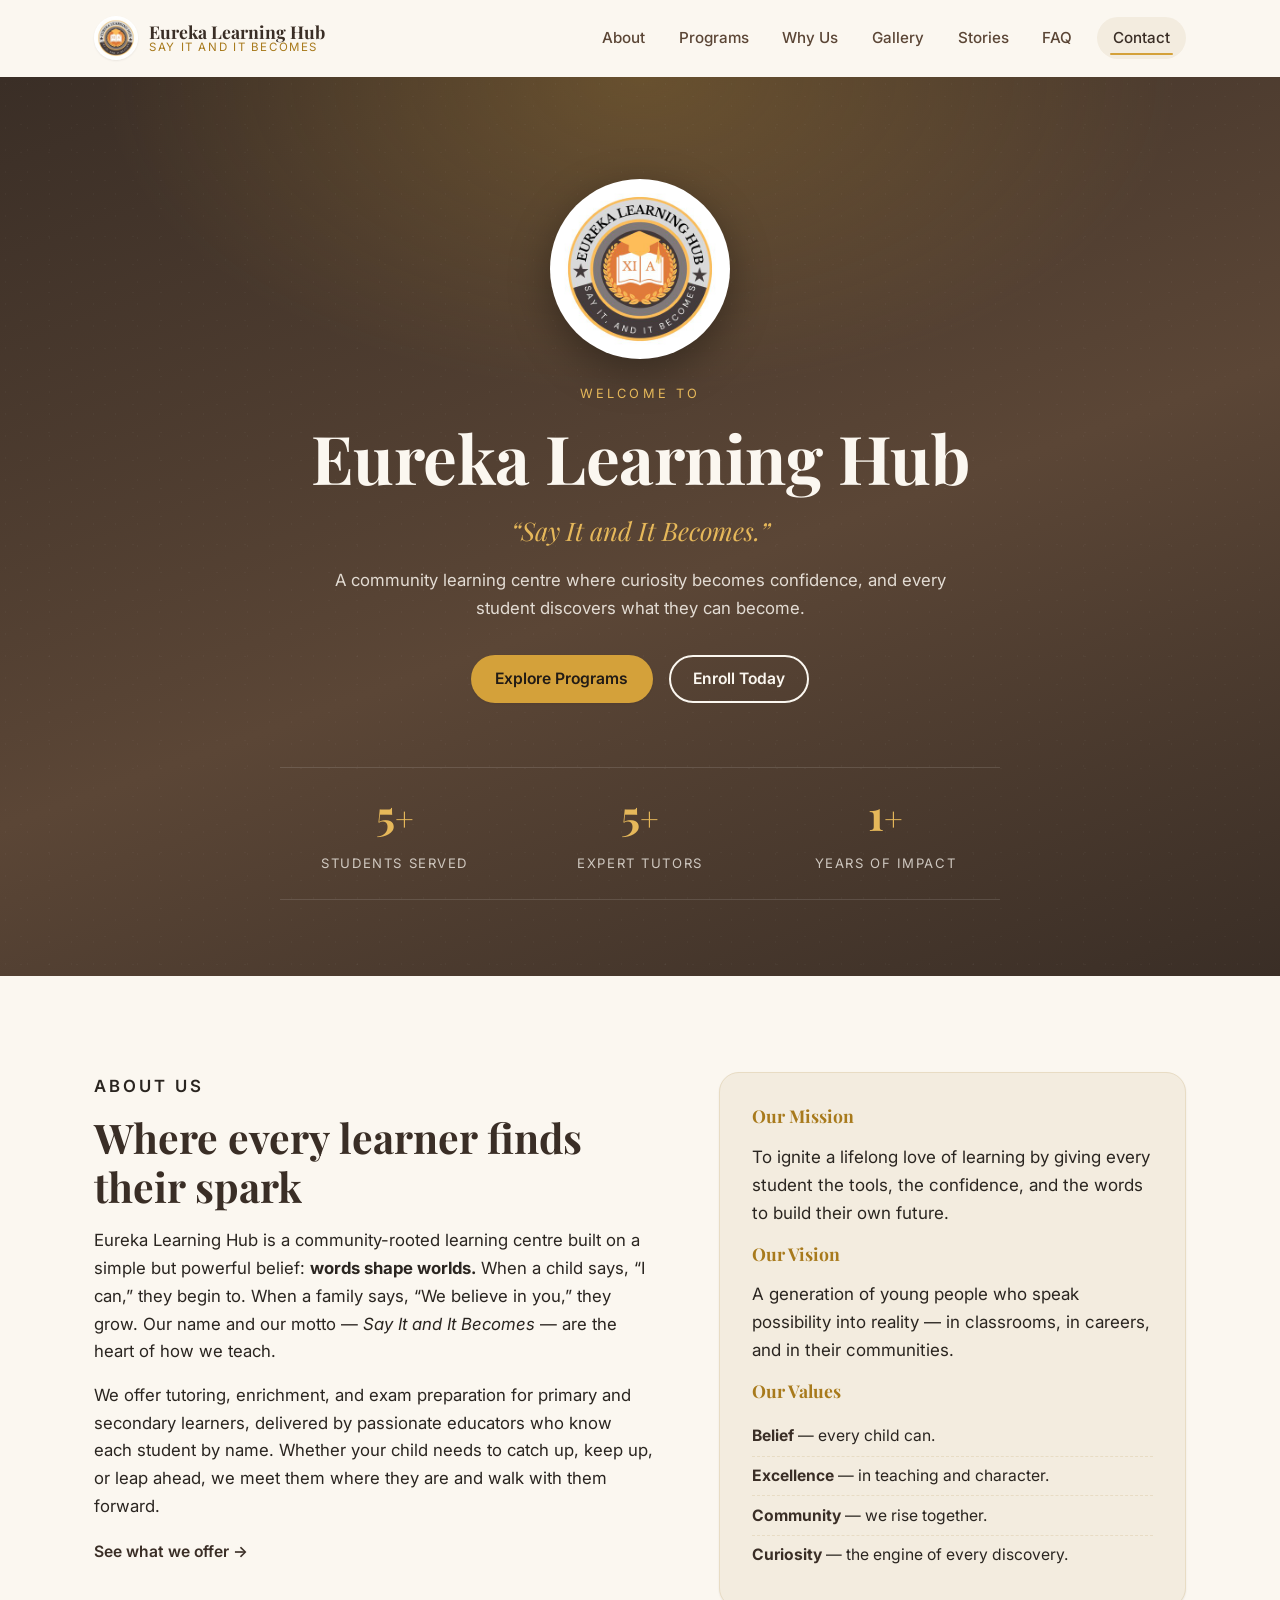
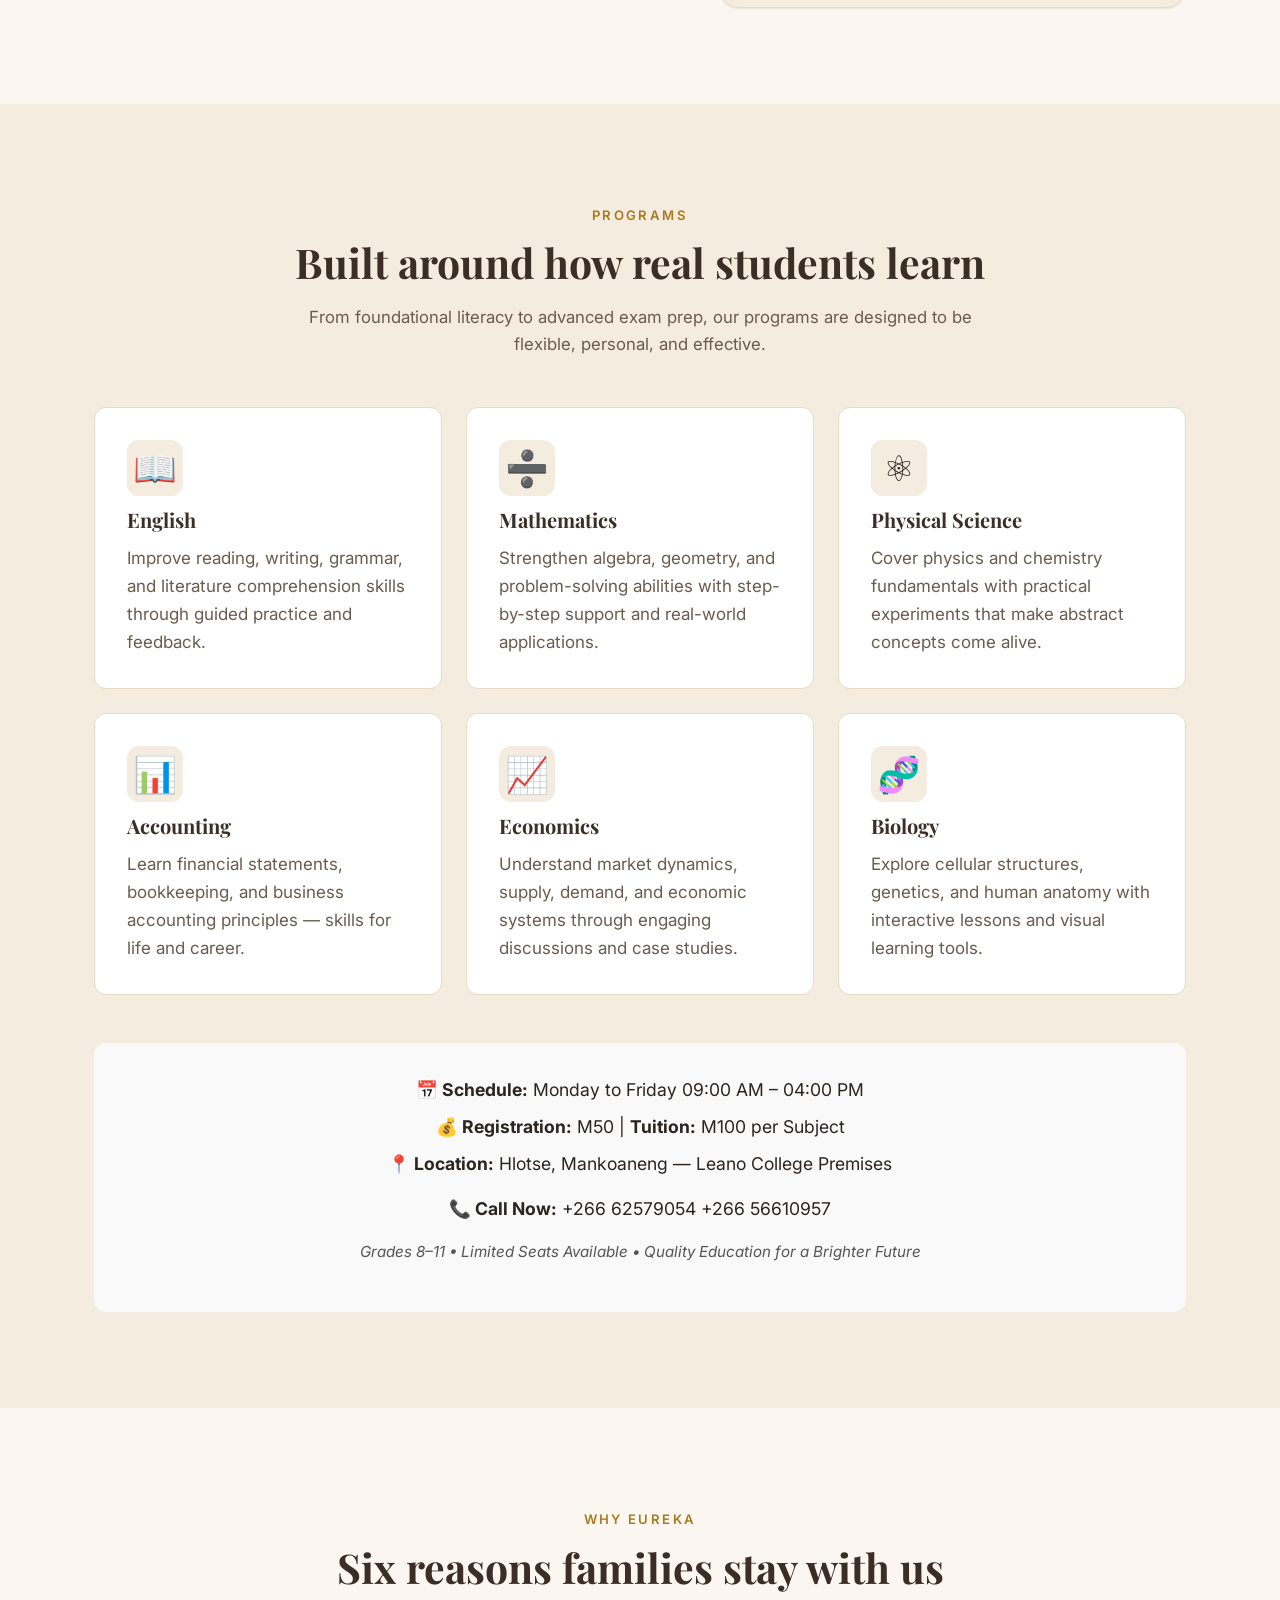
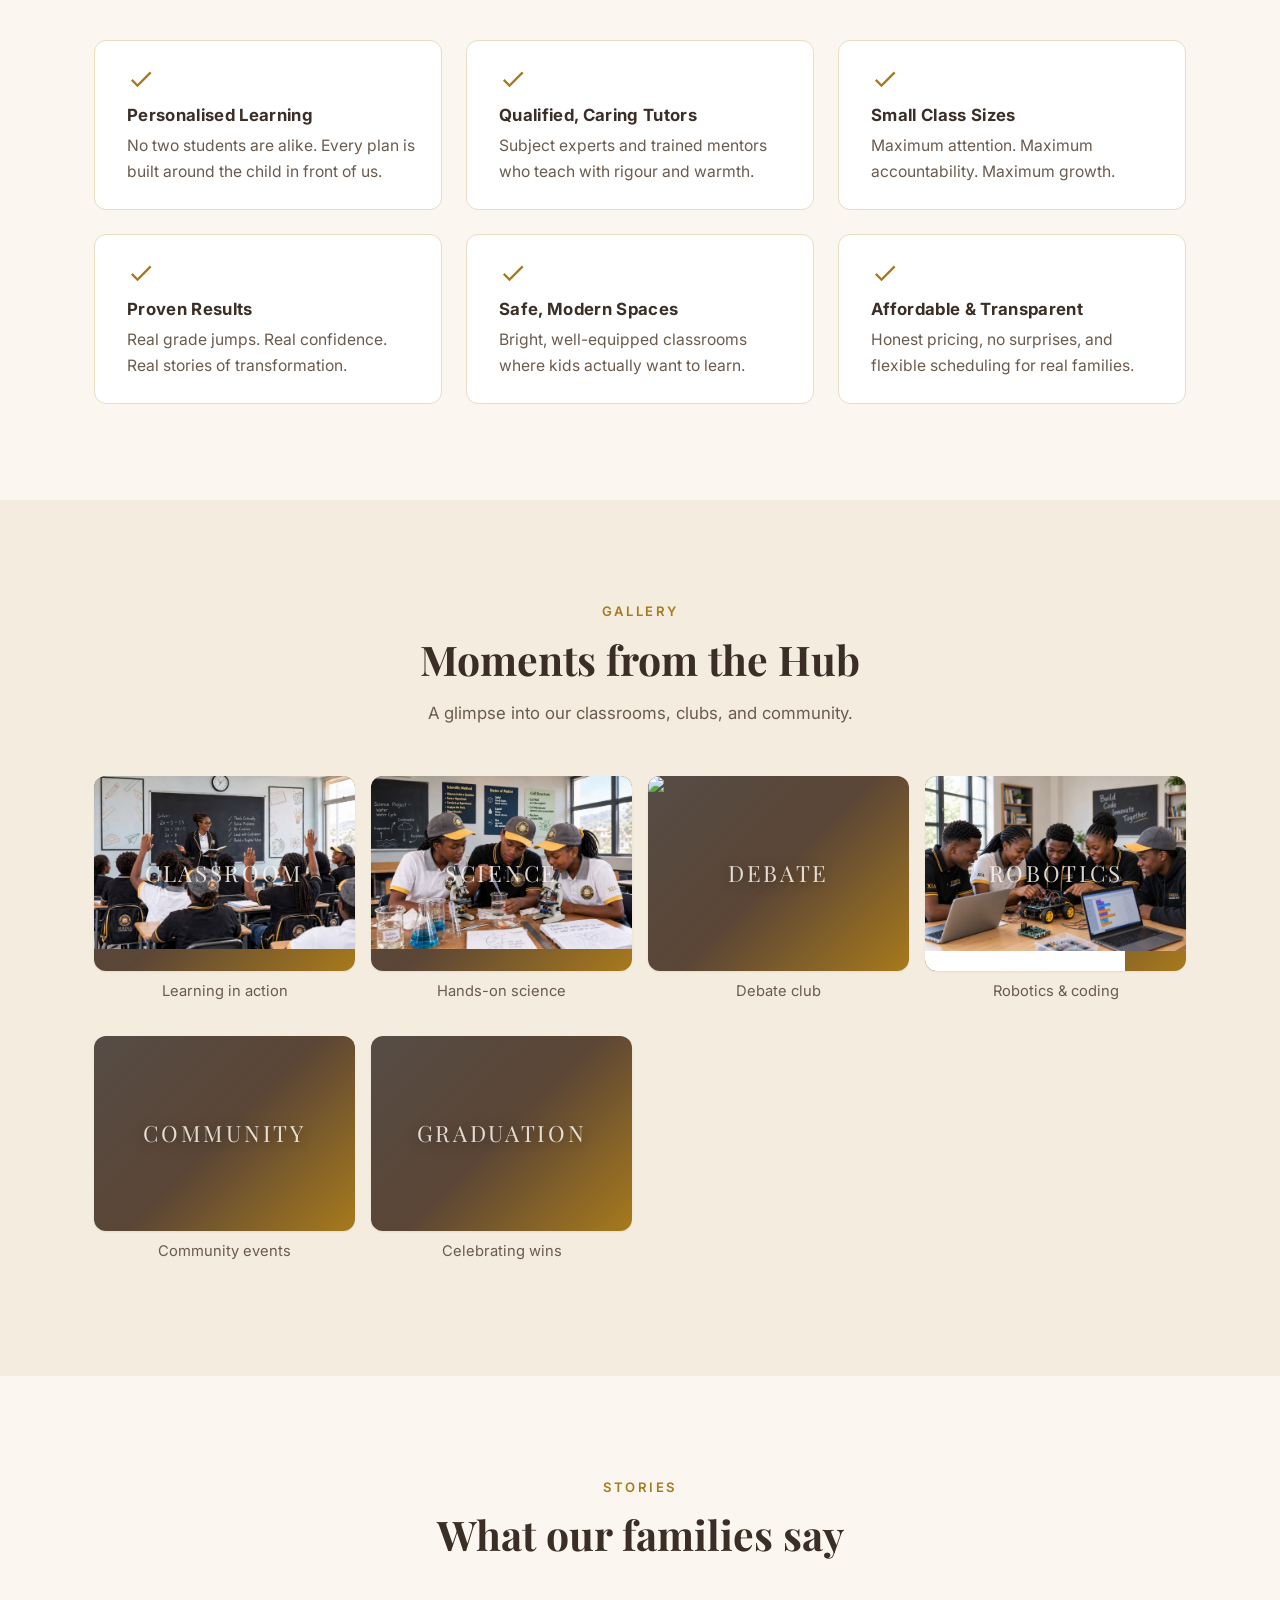
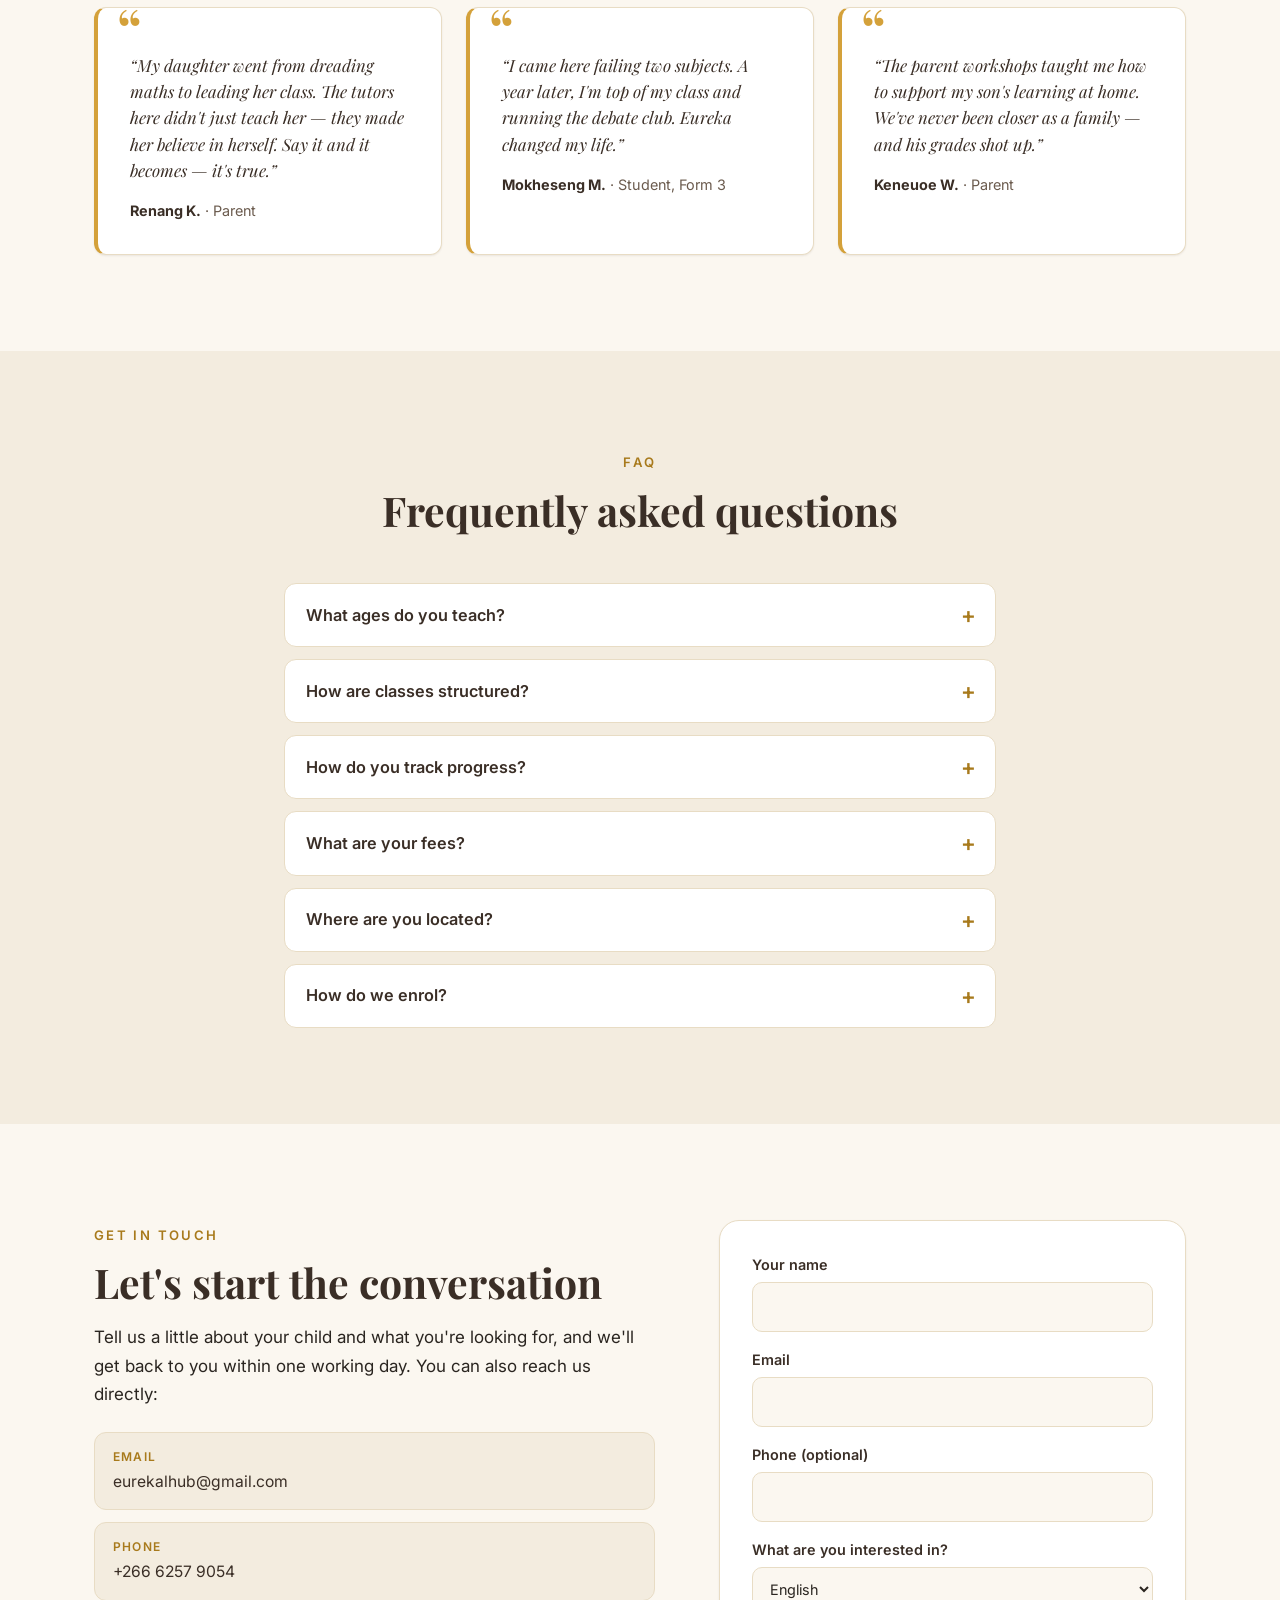
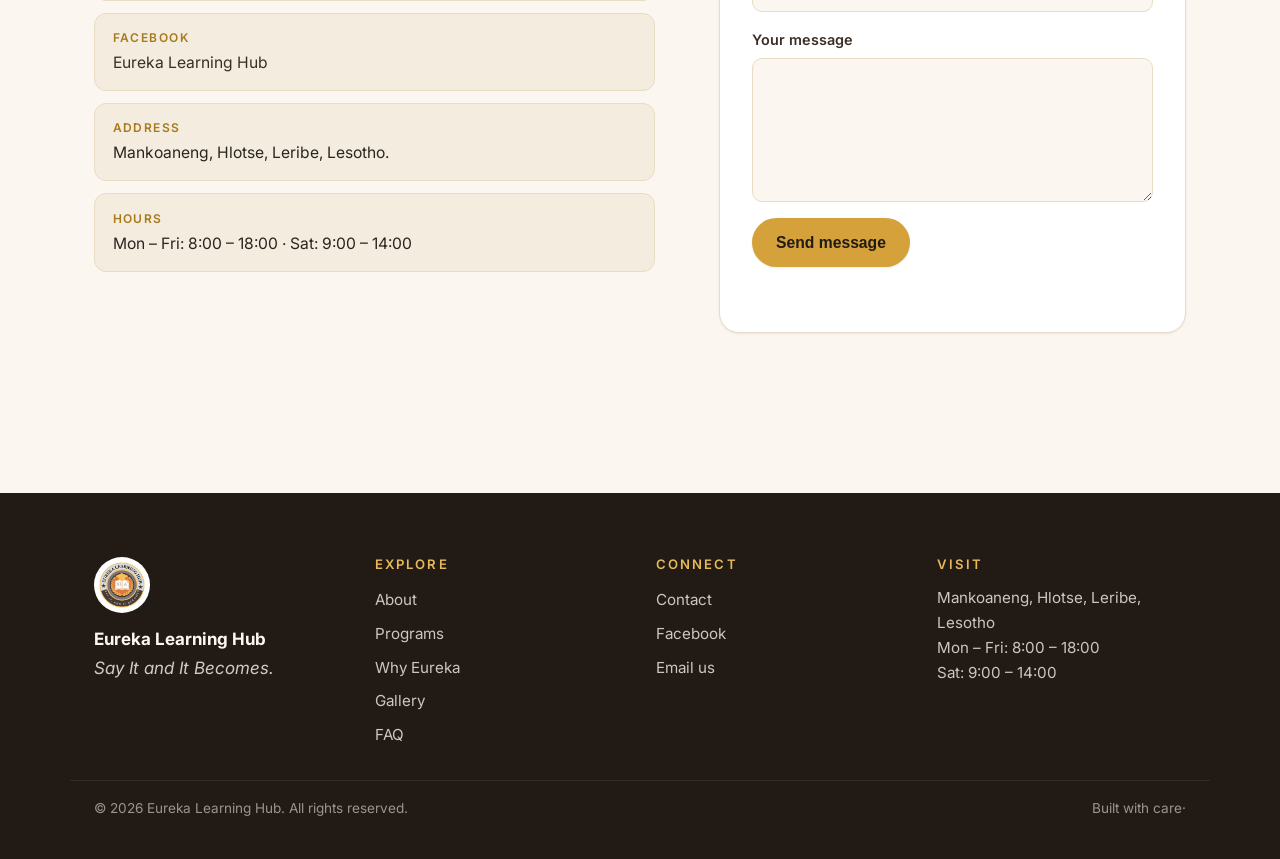
==== commit 2d81638e: "Add images to gallery items in index.html" ====
--- a/index.html
+++ b/index.html
@@ -390,19 +390,28 @@
 
         <ul class="gallery-grid">
           <li class="gallery-item">
-            <div class="gallery-img" data-label="Classroom"></div>
+            <div class="gallery-img" data-label="Classroom"><img 
+                                                               src="/assets/images/maths.jpg" 
+                                                               /></div>
             <p>Learning in action</p>
           </li>
           <li class="gallery-item">
-            <div class="gallery-img" data-label="Science"></div>
+            <div class="gallery-img" data-label="Science"><img 
+                                                               src="/assets/images/Chemistry%20lab.jpg" 
+                                                               />
+            </div>
             <p>Hands-on science</p>
           </li>
           <li class="gallery-item">
-            <div class="gallery-img" data-label="Debate"></div>
+            <div class="gallery-img" data-label="Debate"><img 
+                                                               src="/assets/images/youthgroup.jpg" 
+                                                               /></div>
             <p>Debate club</p>
           </li>
           <li class="gallery-item">
-            <div class="gallery-img" data-label="Robotics"><img
+            <div class="gallery-img" data-label="Robotics"><img 
+                                                               src="/assets/images/robotics.jpg" 
+                                                               /><img
           src="assets/images/logo-400.jpg"
           alt="Eureka Learning Hub seal"
          
@@ -417,10 +426,7 @@
             <p>Community events</p>
           </li>
           <li class="gallery-item">
-            <div class="gallery-img" data-label="Graduation"><img 
-                                                               src="/assets/images/logo-400.jpg" 
-                                                               width="200"
-                                                               height="200"/>
+            <div class="gallery-img" data-label="Graduation">
             </div>
             <p>Celebrating wins</p>
           </li>
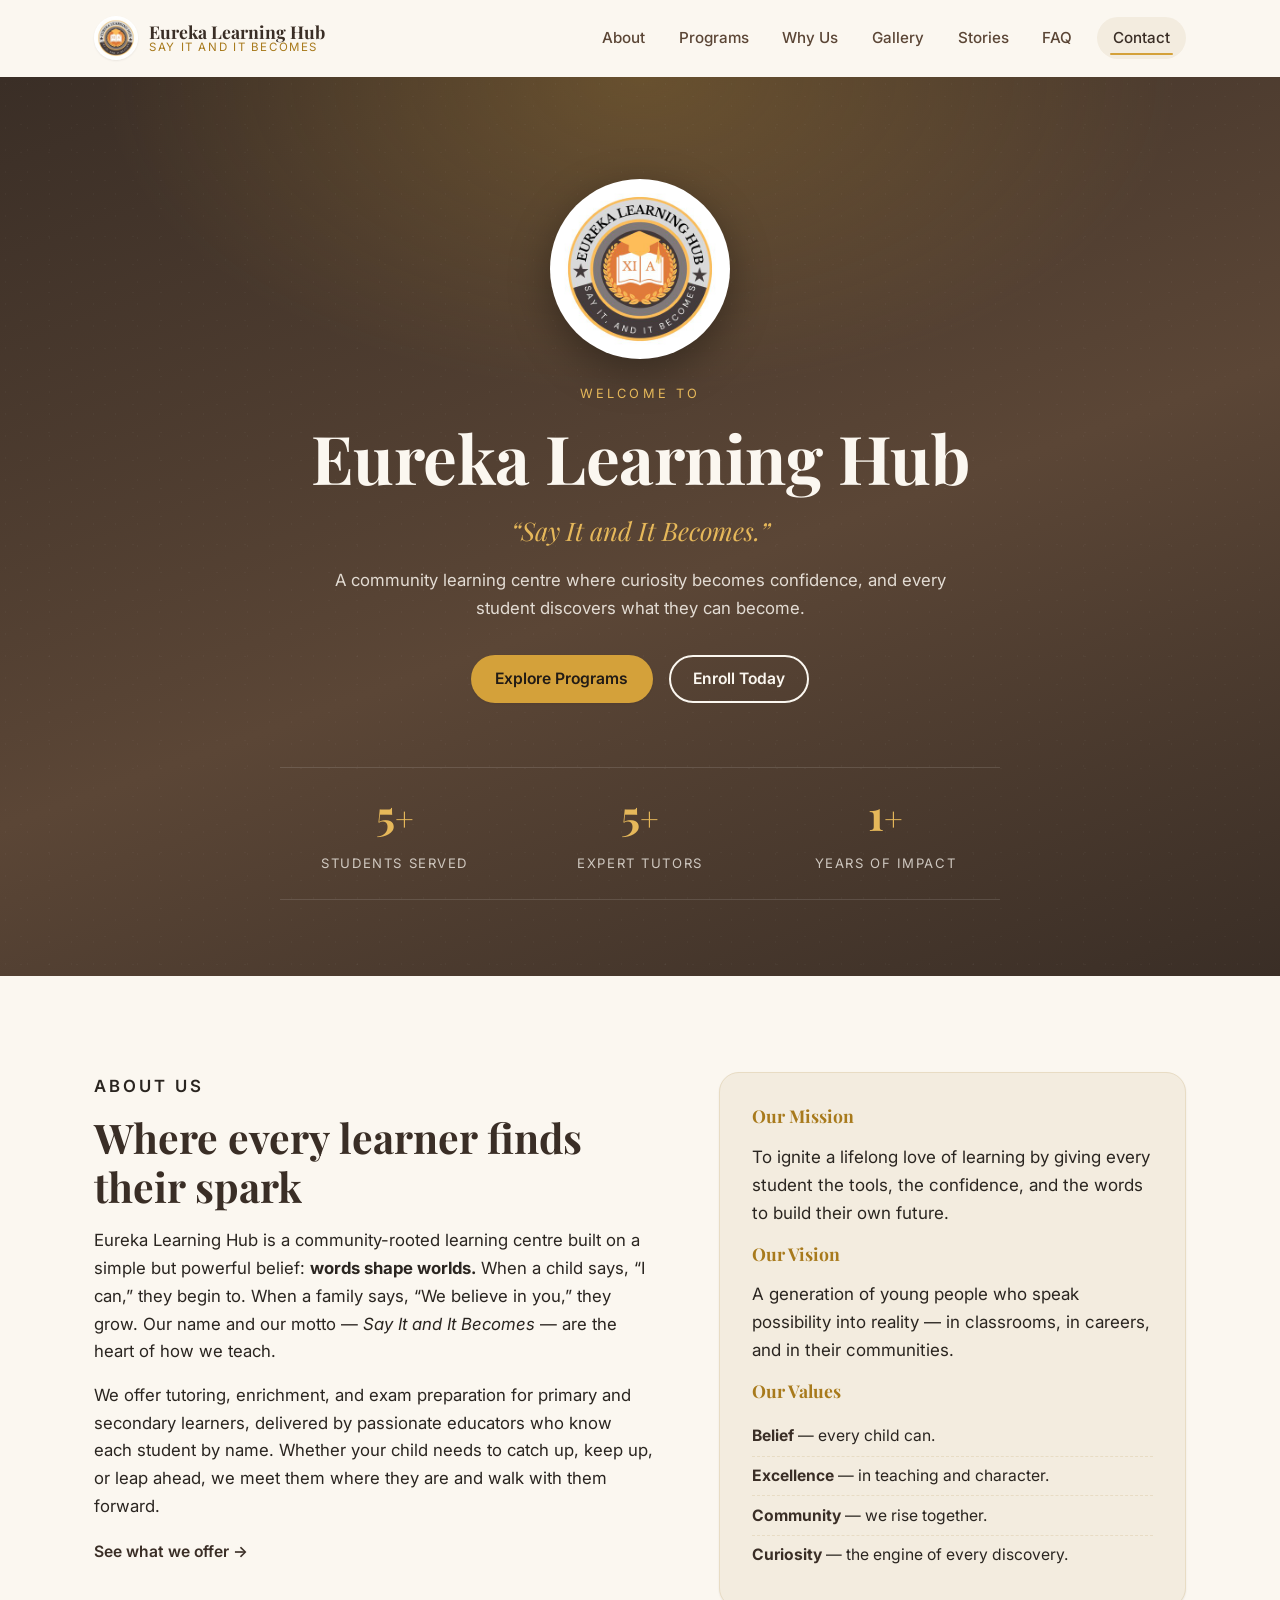
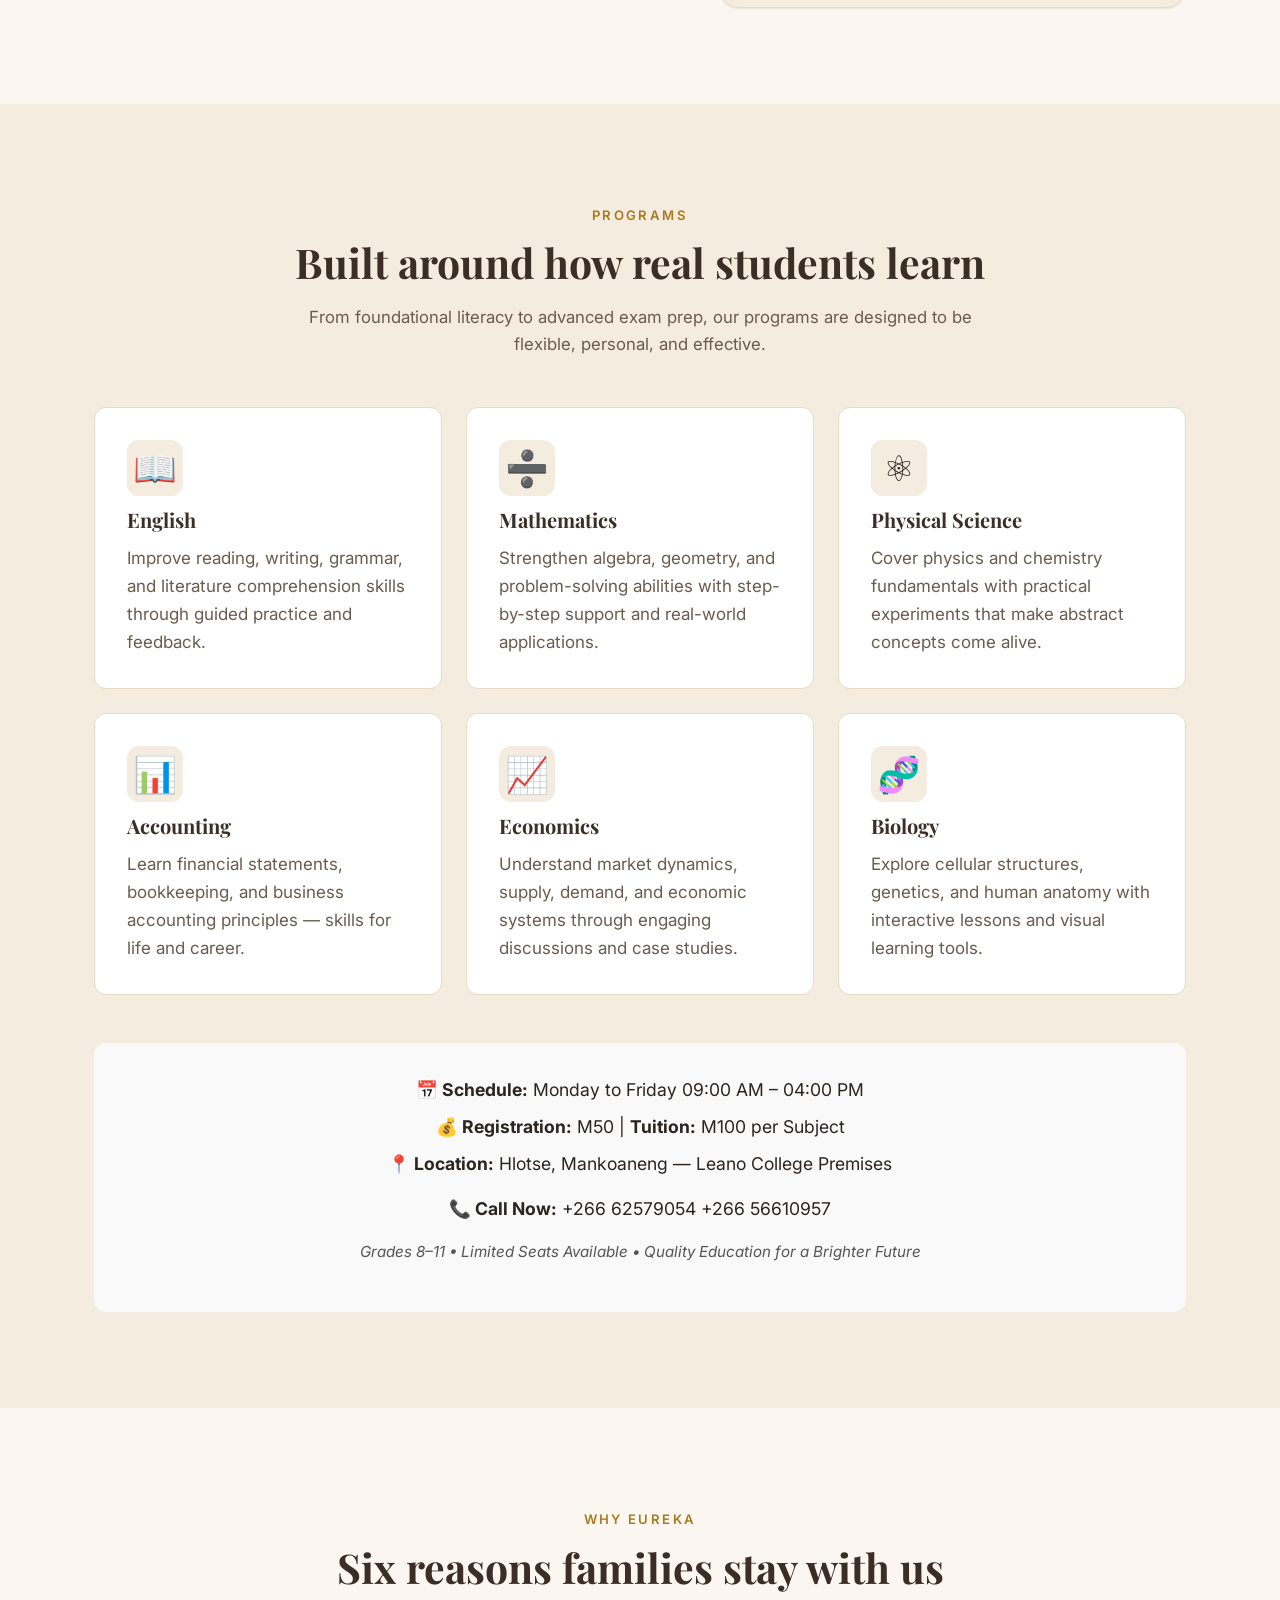
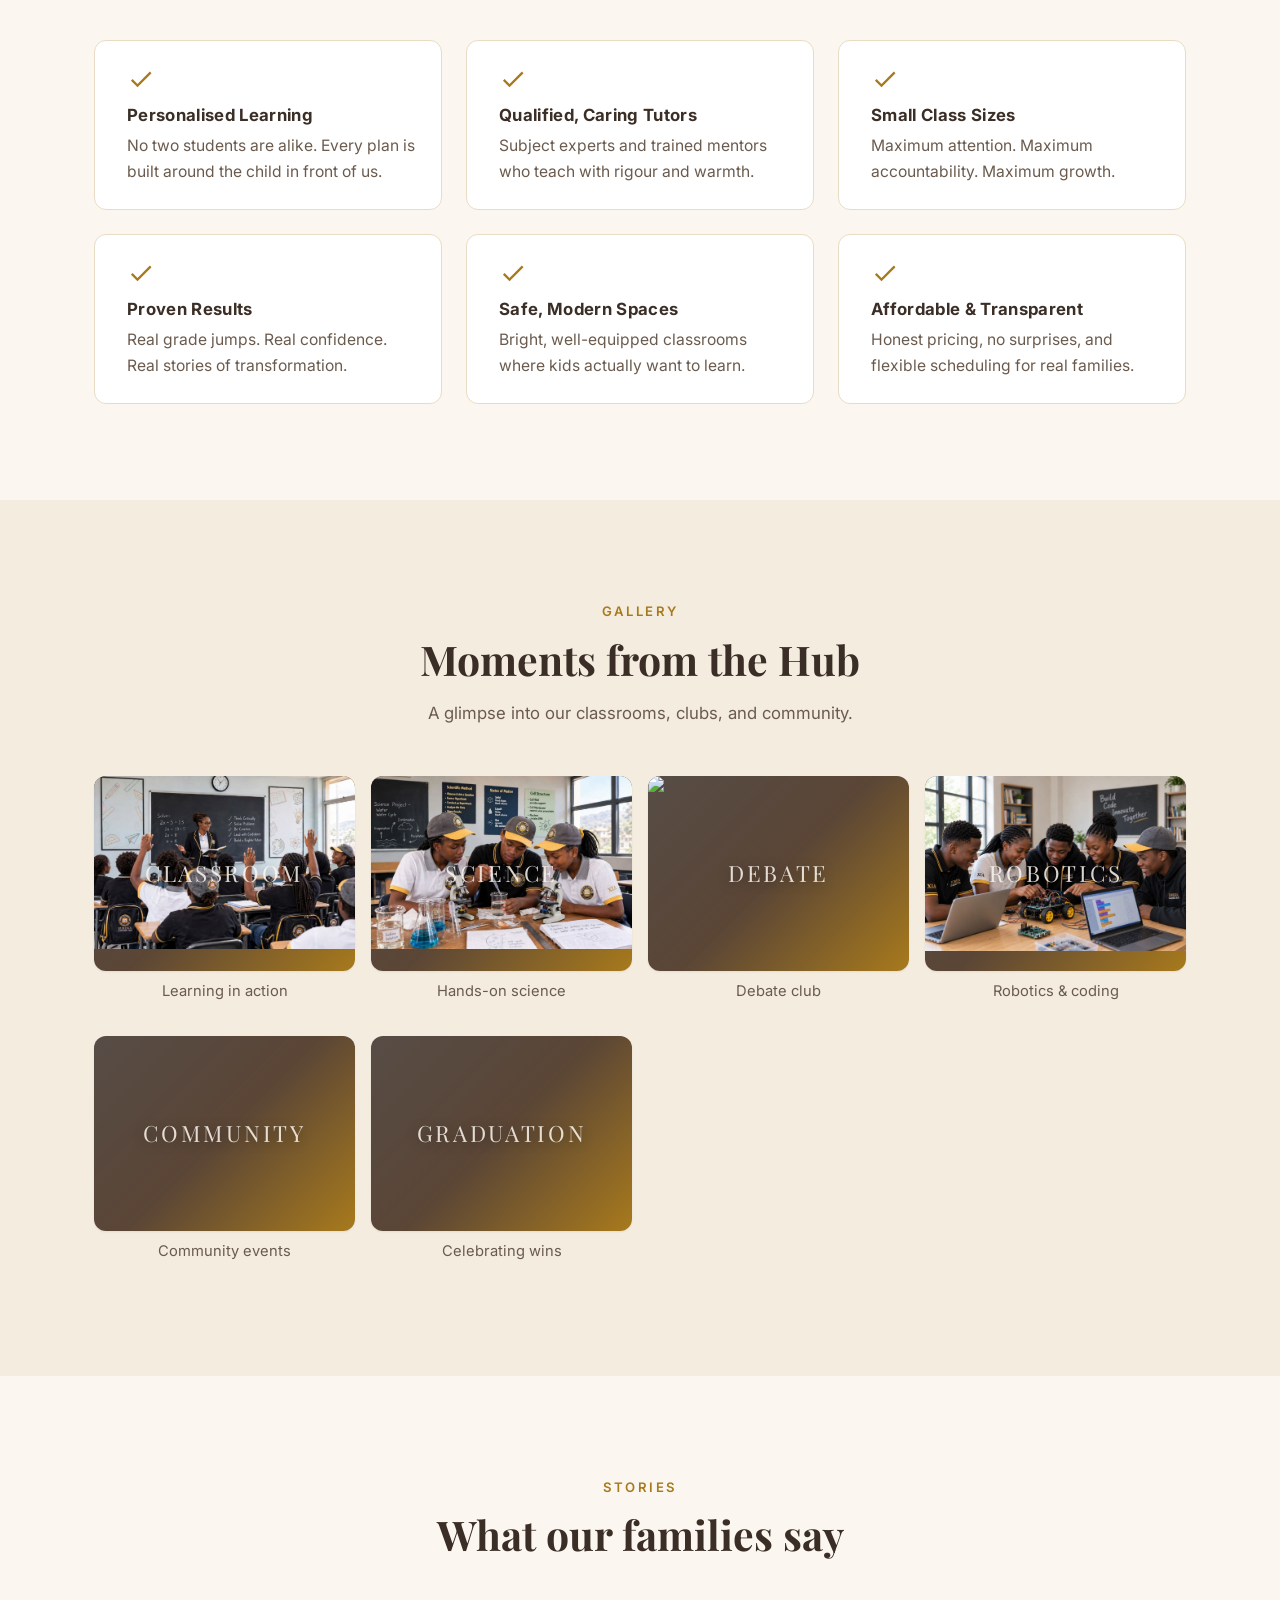
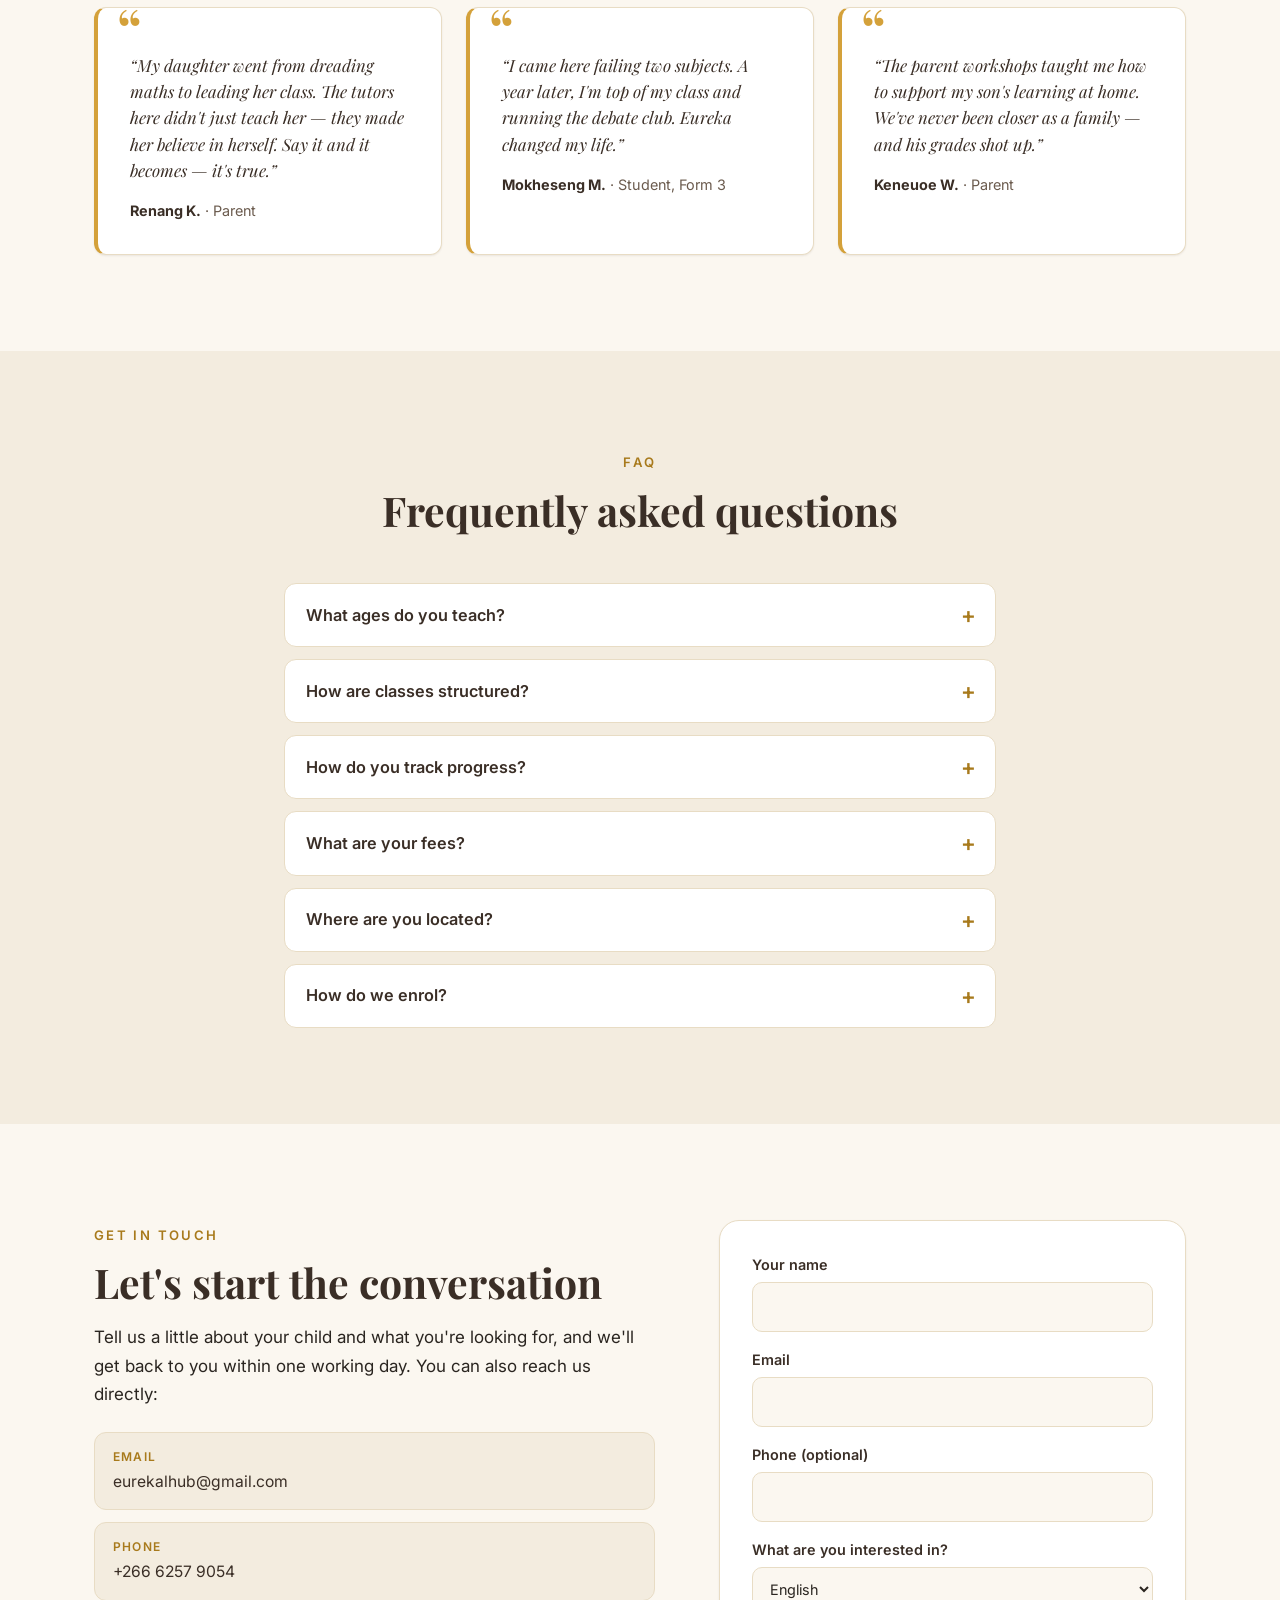
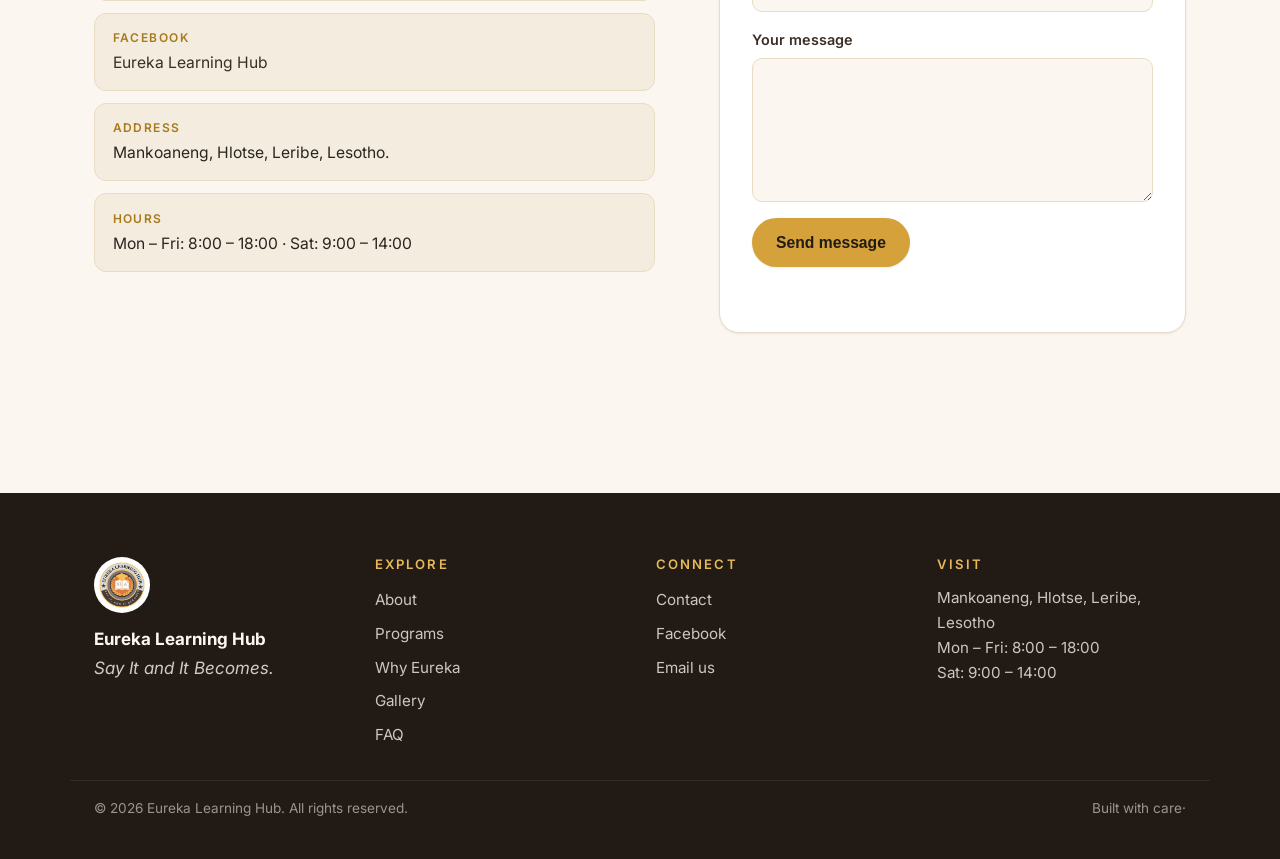
==== commit cc5265bd: "Fix image source paths in gallery items" ====
--- a/index.html
+++ b/index.html
@@ -391,34 +391,28 @@
         <ul class="gallery-grid">
           <li class="gallery-item">
             <div class="gallery-img" data-label="Classroom"><img 
-                                                               src="/assets/images/maths.jpg" 
+                                                               src="assets/images/maths.jpg" 
                                                                /></div>
             <p>Learning in action</p>
           </li>
           <li class="gallery-item">
             <div class="gallery-img" data-label="Science"><img 
-                                                               src="/assets/images/Chemistry%20lab.jpg" 
+                                                               src="assets/images/Chemistry%20lab.jpg" 
                                                                />
             </div>
             <p>Hands-on science</p>
           </li>
           <li class="gallery-item">
             <div class="gallery-img" data-label="Debate"><img 
-                                                               src="/assets/images/youthgroup.jpg" 
+                                                               src="assets/images/youthgroup.jpg" 
                                                                /></div>
             <p>Debate club</p>
           </li>
           <li class="gallery-item">
             <div class="gallery-img" data-label="Robotics"><img 
-                                                               src="/assets/images/robotics.jpg" 
-                                                               /><img
-          src="assets/images/logo-400.jpg"
-          alt="Eureka Learning Hub seal"
-         
-          width="200"
-          height="200"
-          loading="eager"
-        /></div>
+                                                               src="assets/images/robotics.jpg" 
+                                                               />
+            </div>
             <p>Robotics &amp; coding</p>
           </li>
           <li class="gallery-item">
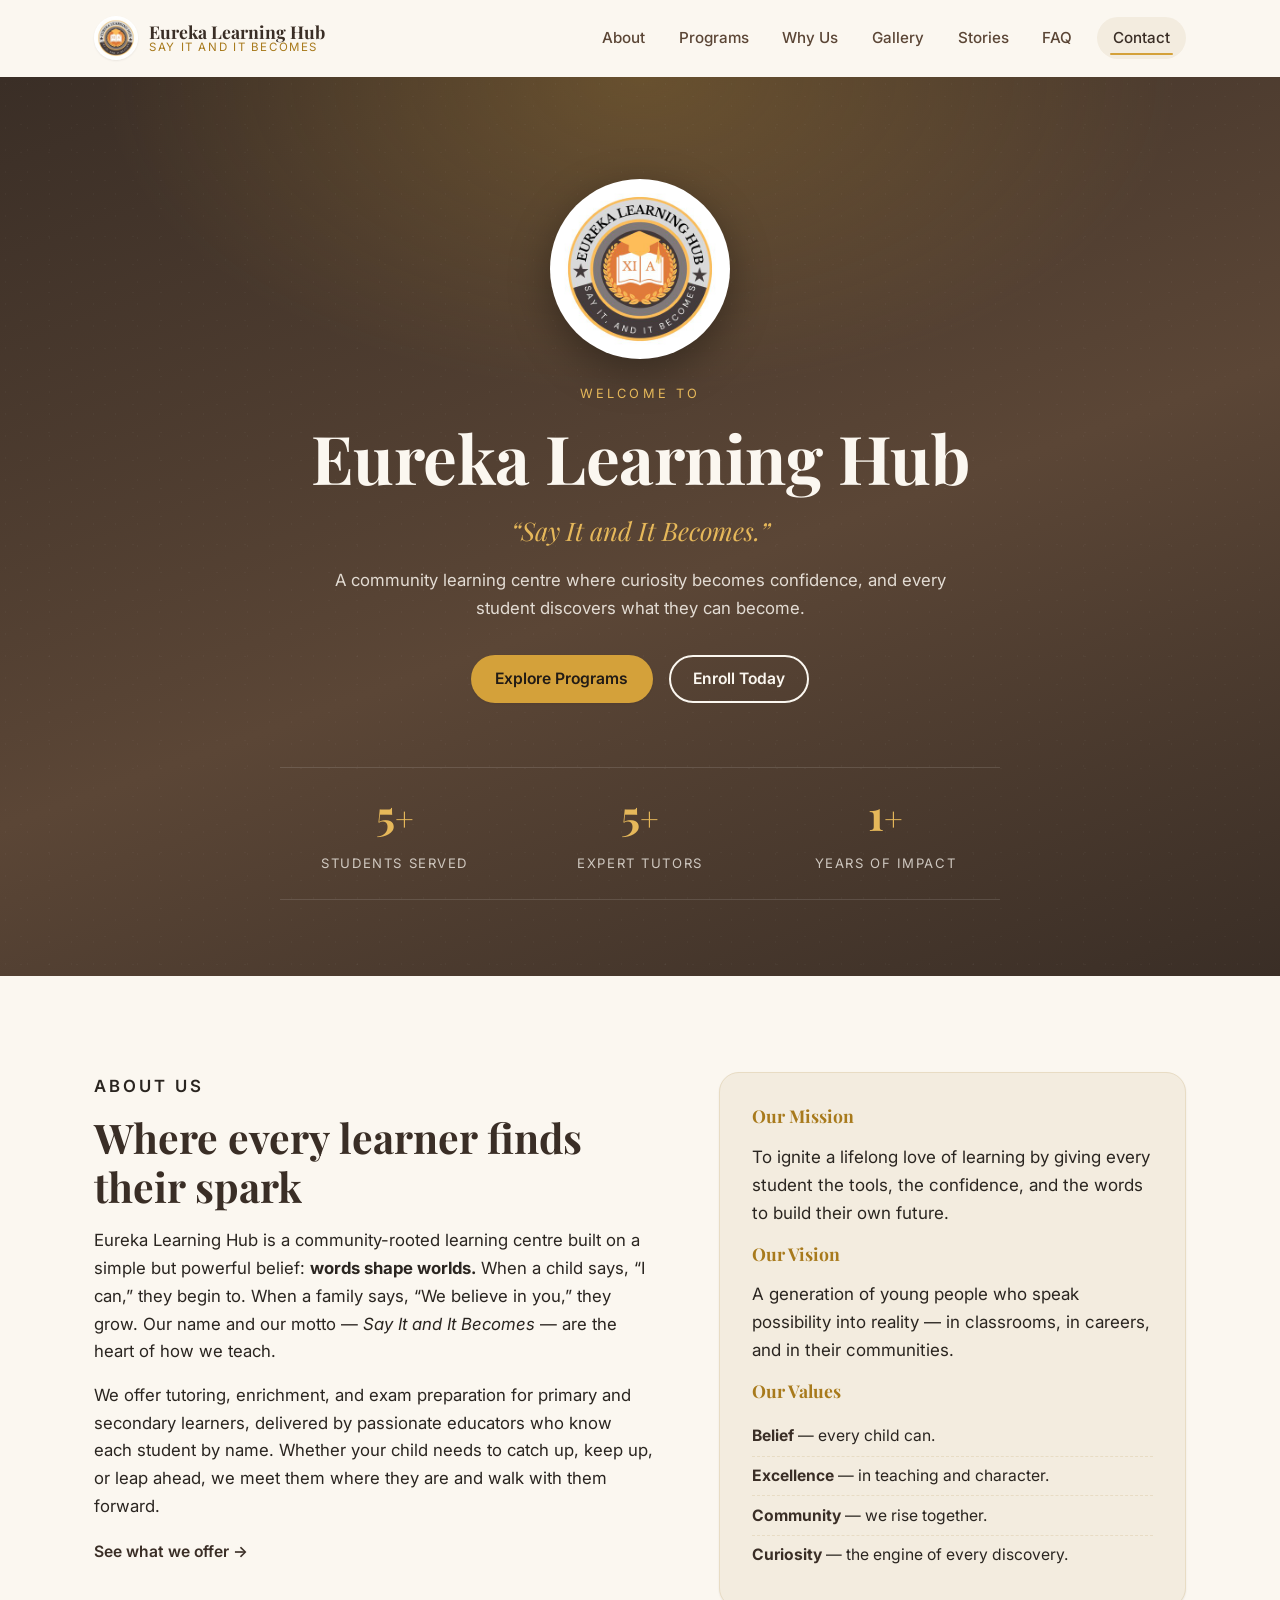
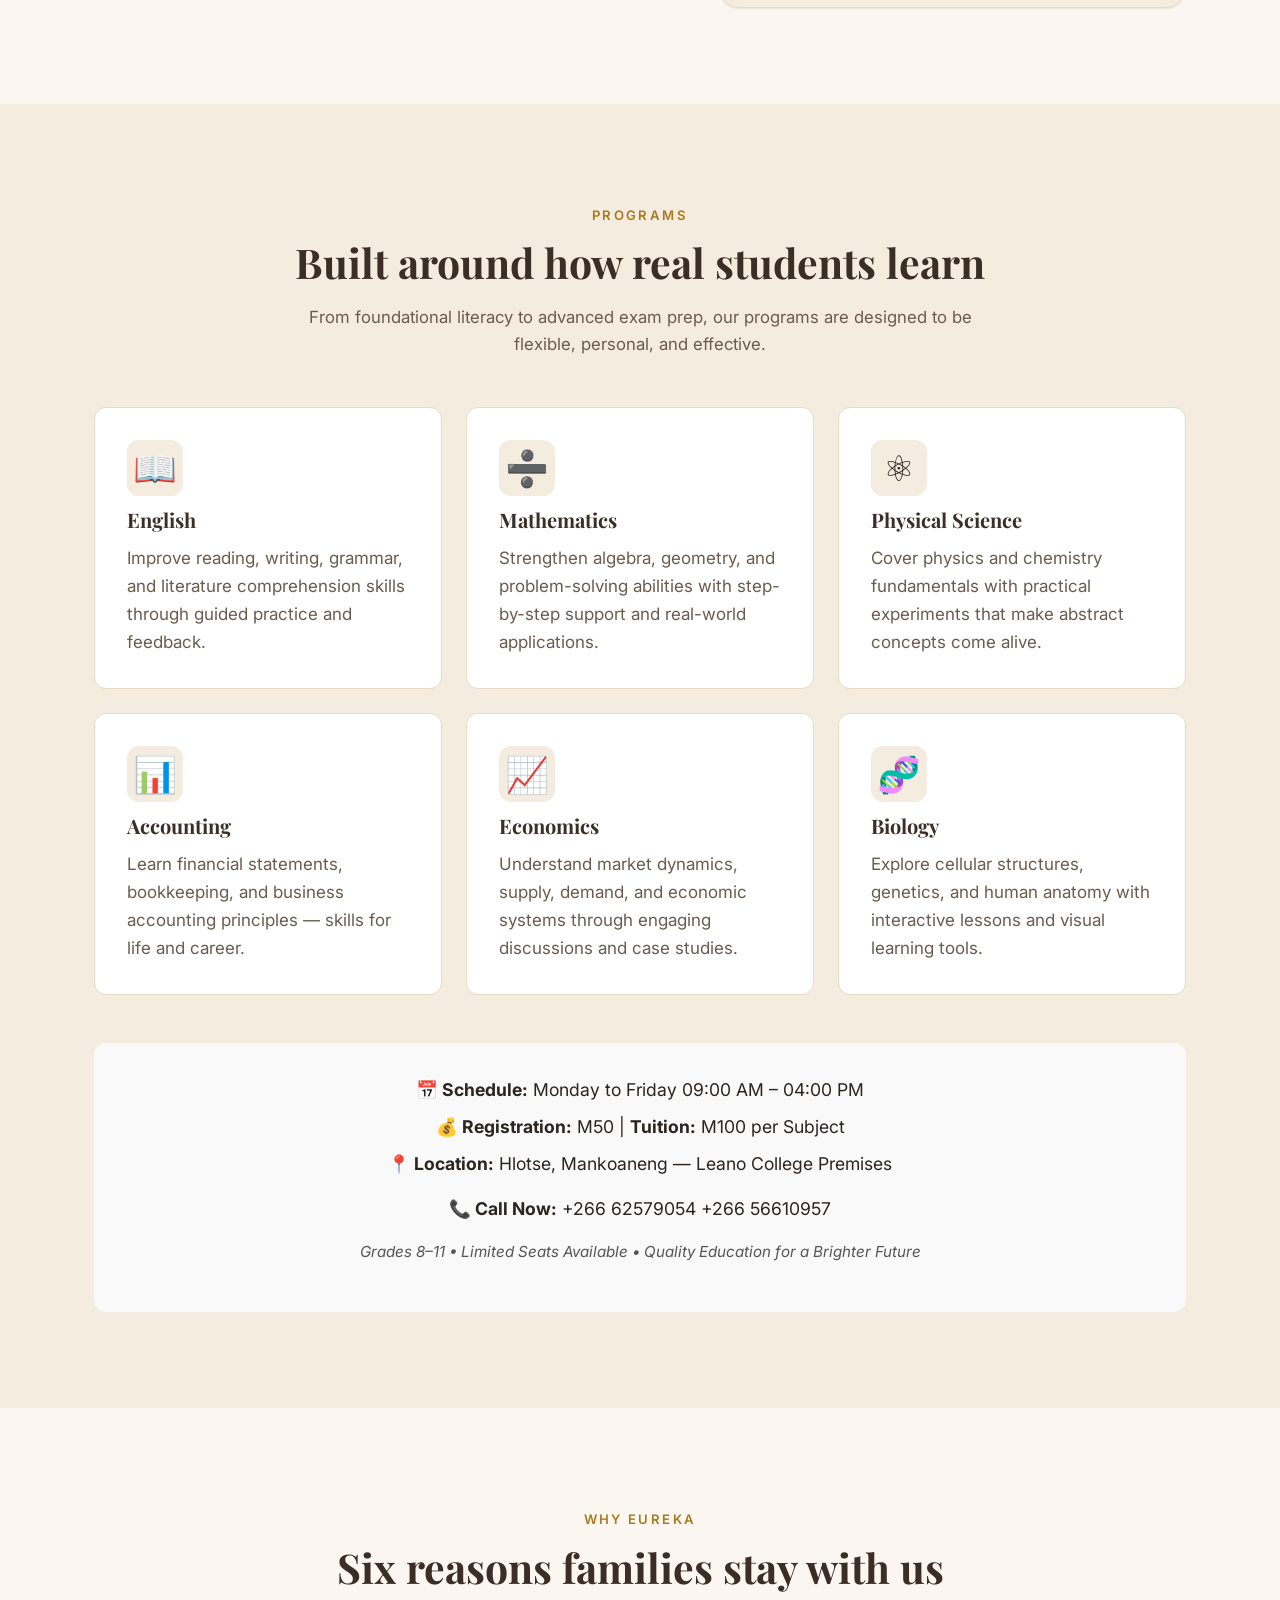
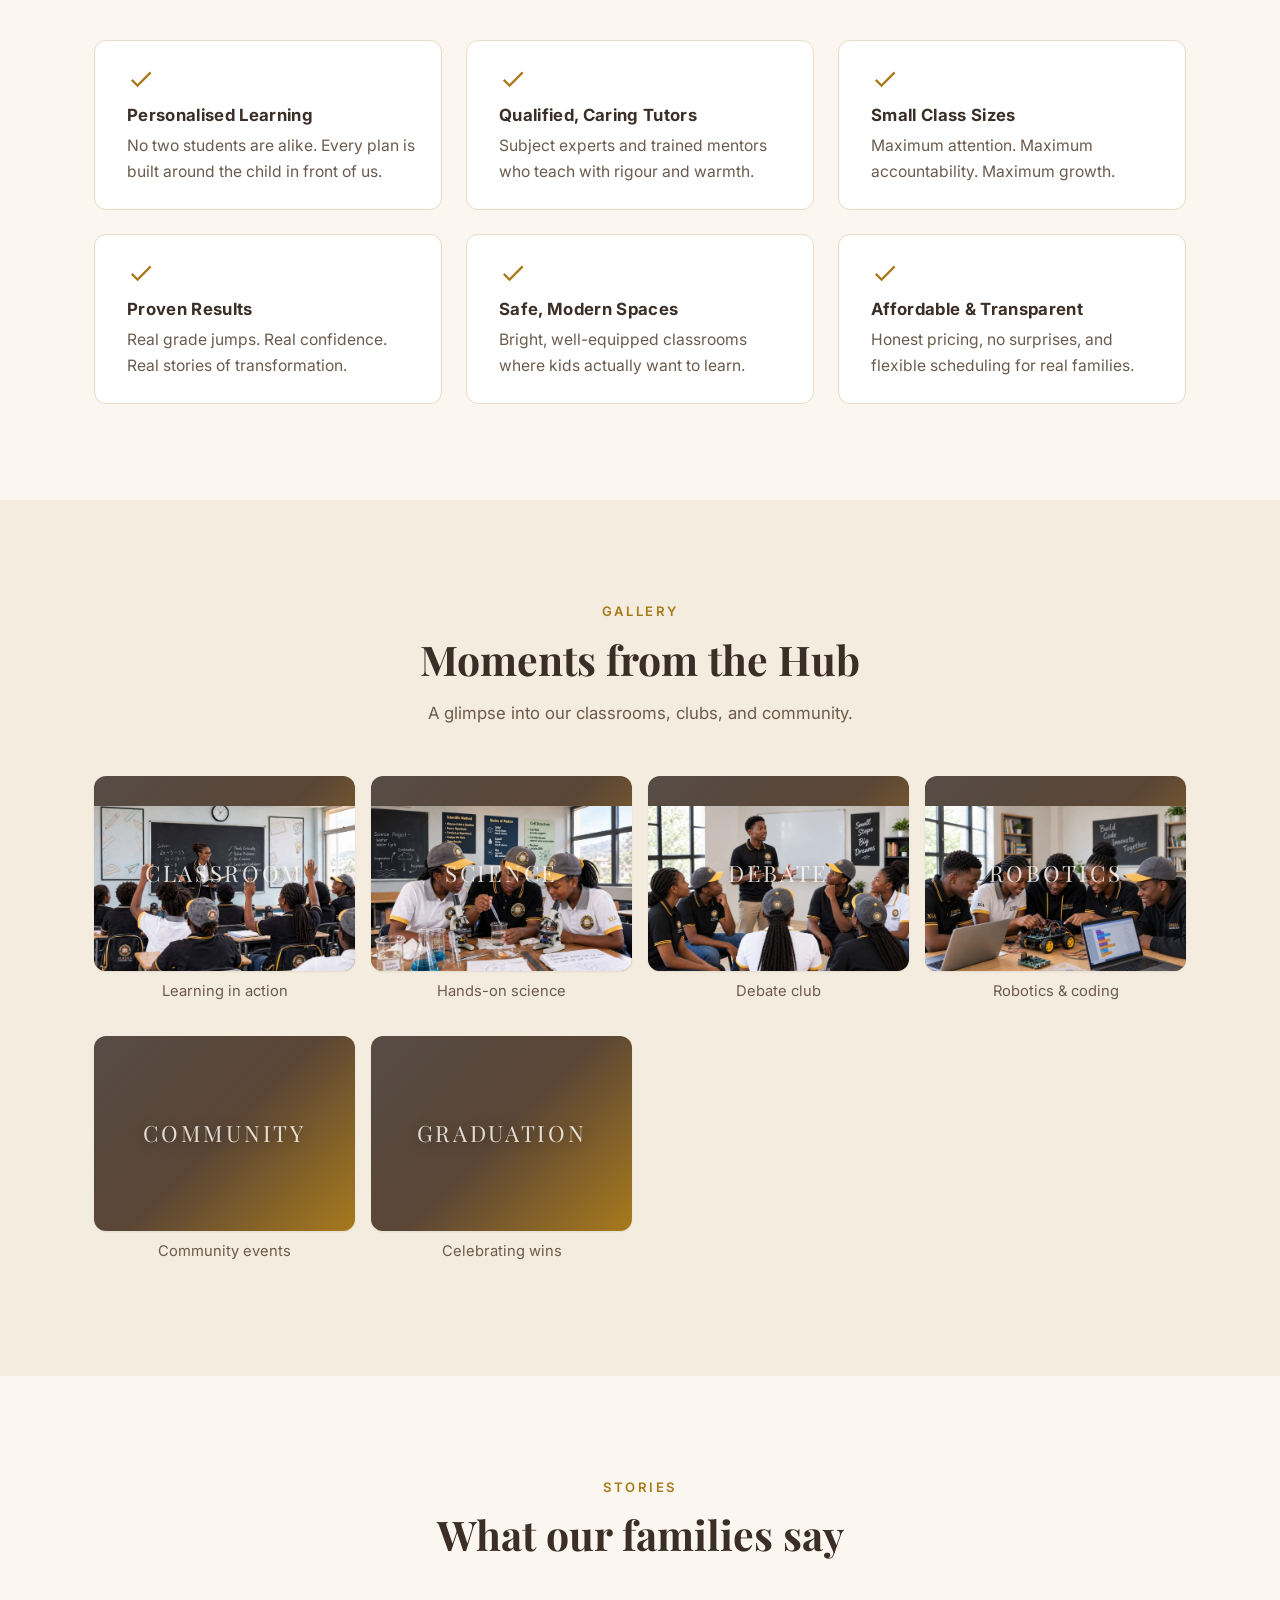
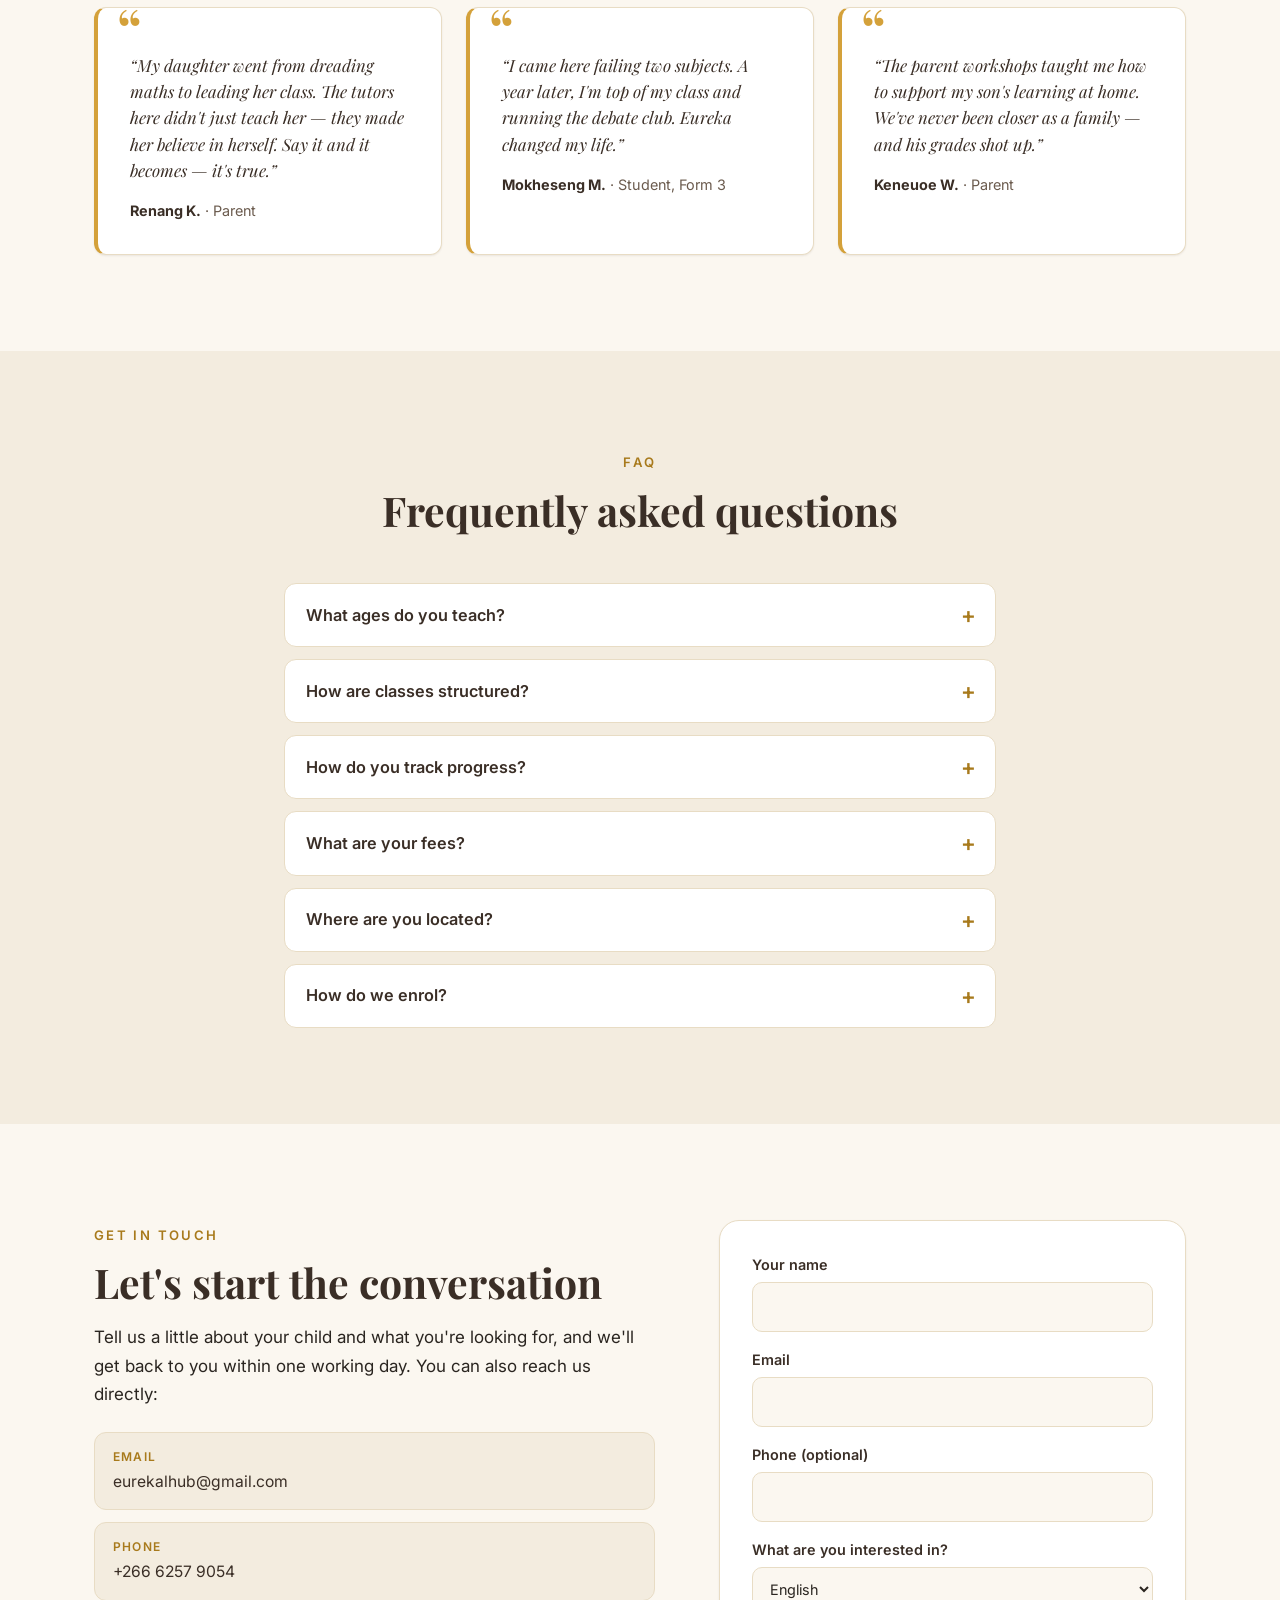
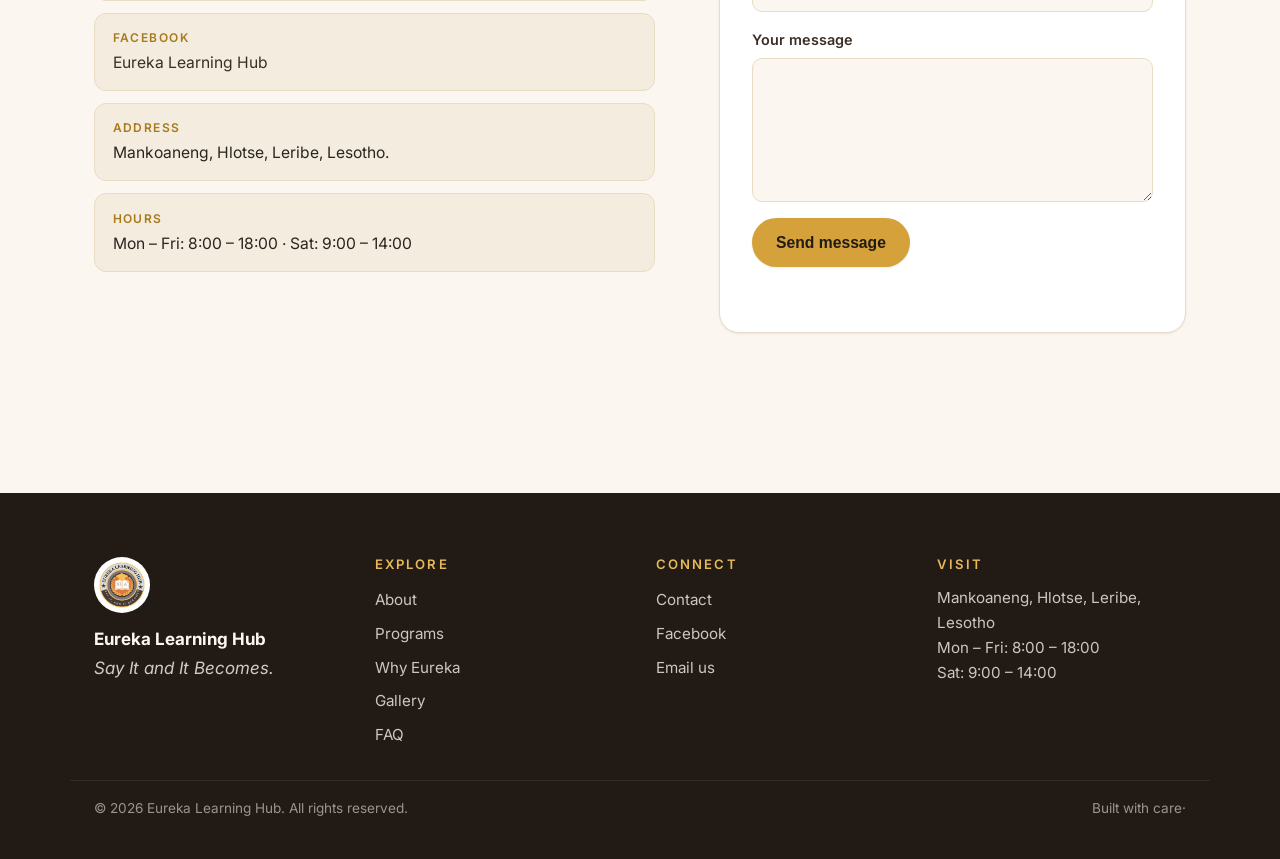
==== commit 6fc84170: "Fix image source for Debate club Corrected the image source for the Debate club from 'youthgroup.jpg" ====
--- a/index.html
+++ b/index.html
@@ -392,25 +392,29 @@
           <li class="gallery-item">
             <div class="gallery-img" data-label="Classroom"><img 
                                                                src="assets/images/maths.jpg" 
+                                                               style="padding-top:30px"
                                                                /></div>
             <p>Learning in action</p>
           </li>
           <li class="gallery-item">
             <div class="gallery-img" data-label="Science"><img 
                                                                src="assets/images/Chemistry%20lab.jpg" 
+                                                            style="padding-top:30px"
                                                                />
             </div>
             <p>Hands-on science</p>
           </li>
           <li class="gallery-item">
             <div class="gallery-img" data-label="Debate"><img 
-                                                               src="assets/images/youthgroup.jpg" 
+                                                               src="assets/images/youthgoup.jpg" 
+                                                           style="padding-top:30px"
                                                                /></div>
             <p>Debate club</p>
           </li>
           <li class="gallery-item">
             <div class="gallery-img" data-label="Robotics"><img 
                                                                src="assets/images/robotics.jpg" 
+                                                             style="padding-top:30px"
                                                                />
             </div>
             <p>Robotics &amp; coding</p>
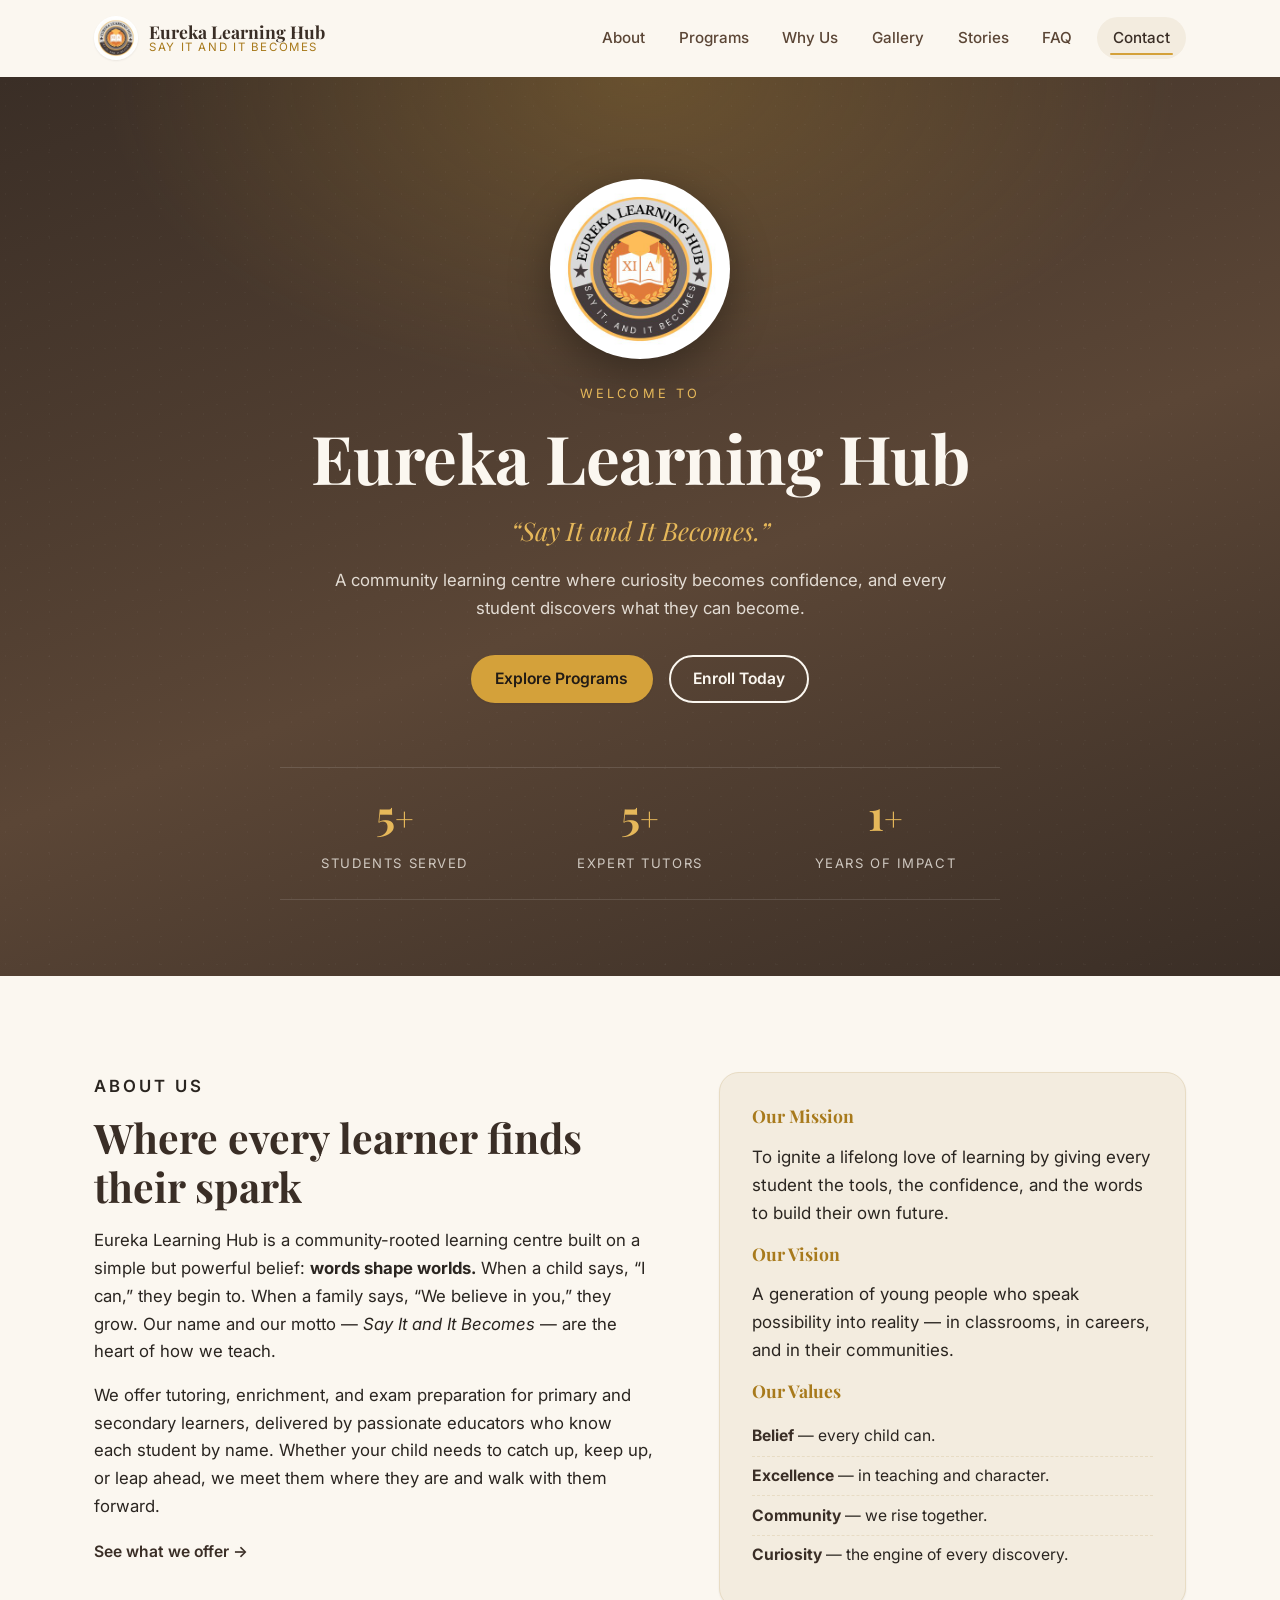
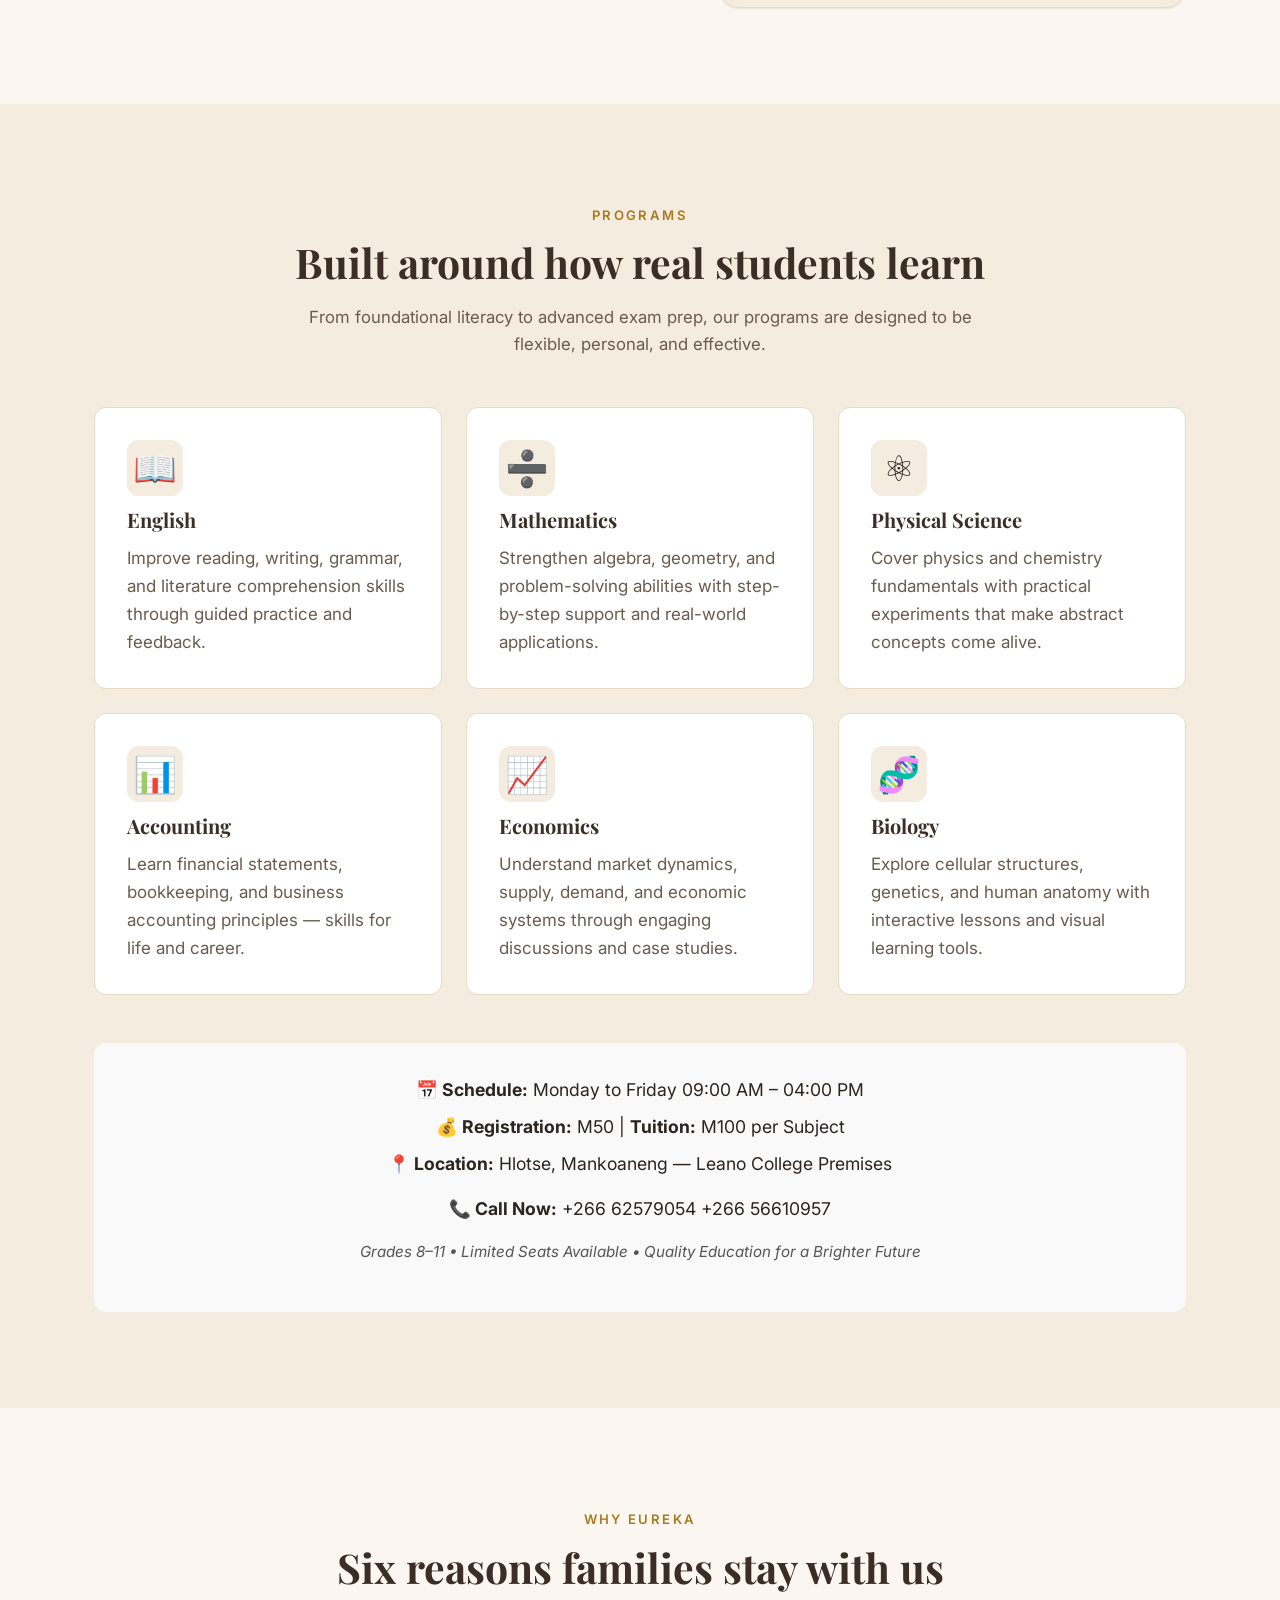
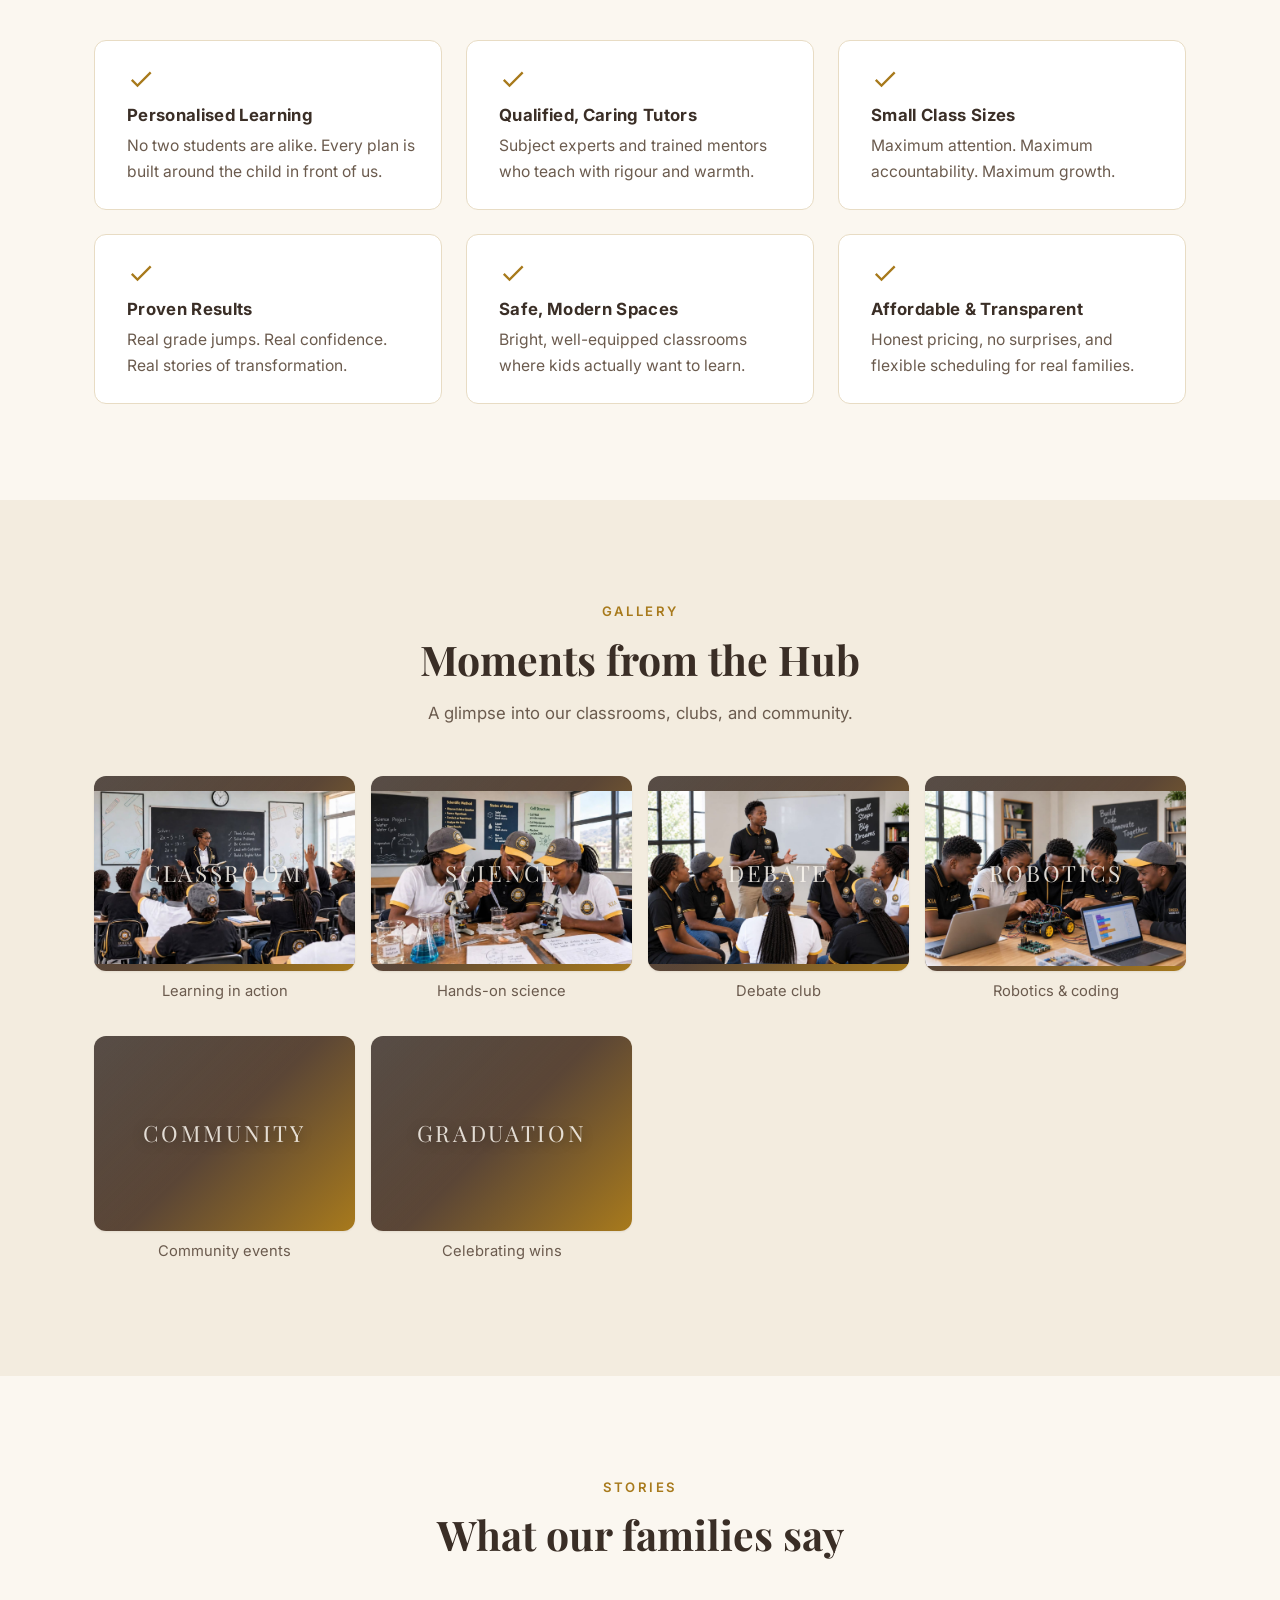
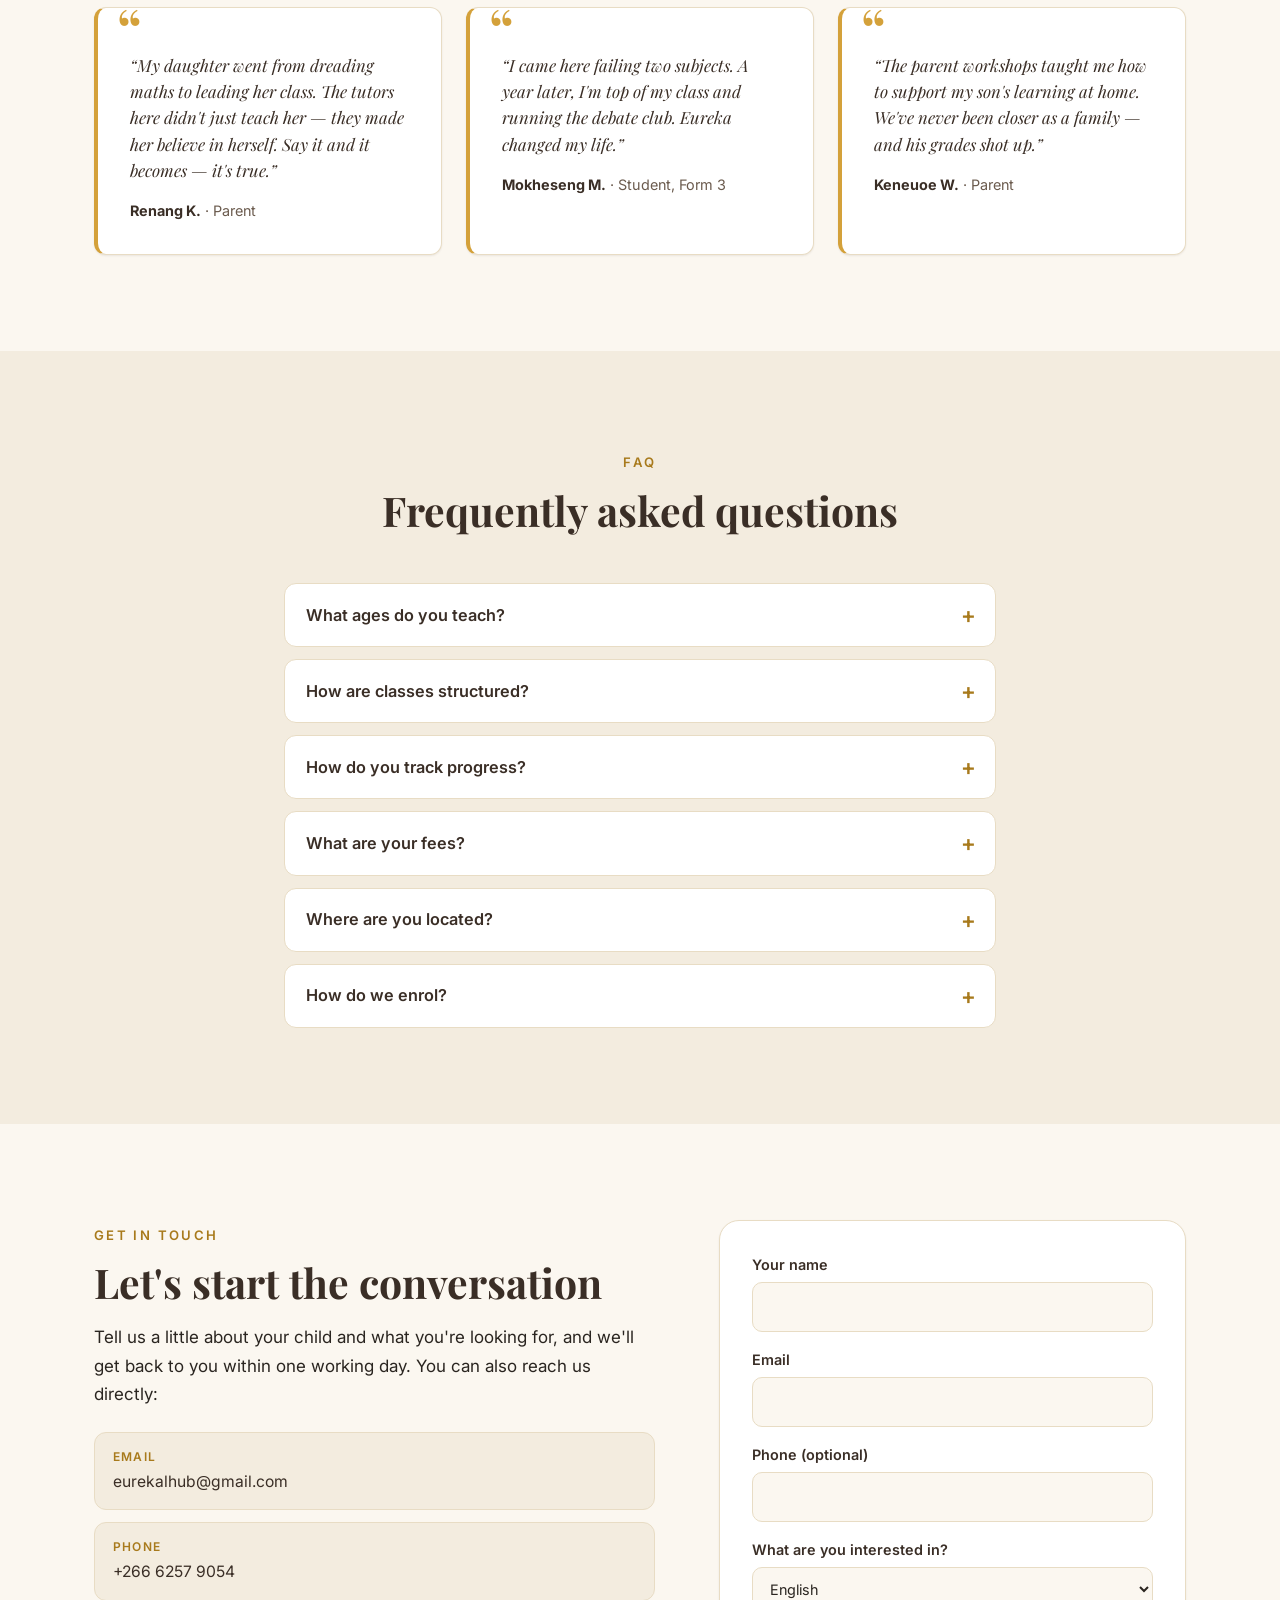
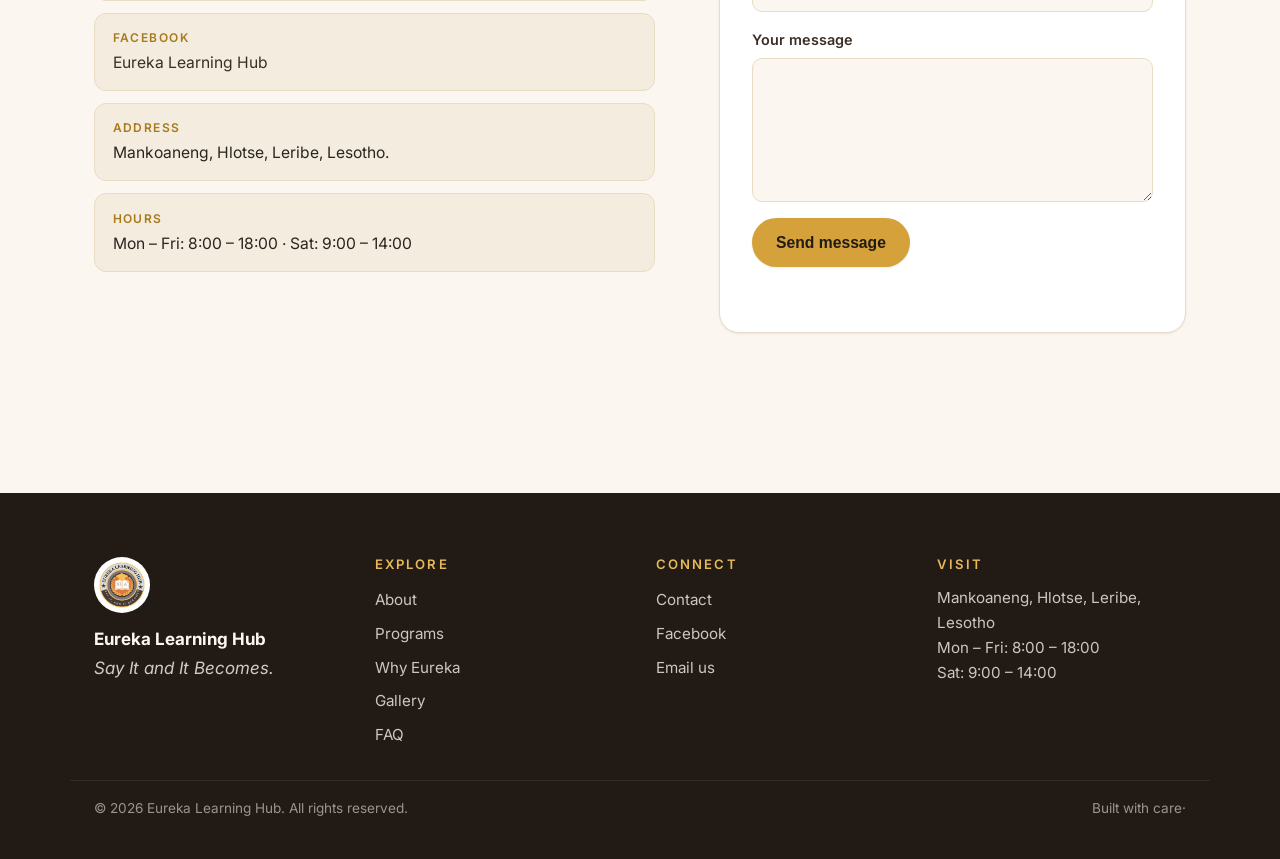
==== commit 83fdf0a4: "Reduce padding for gallery images Updated padding for gallery images to improve layout consistency." ====
--- a/index.html
+++ b/index.html
@@ -392,14 +392,14 @@
           <li class="gallery-item">
             <div class="gallery-img" data-label="Classroom"><img 
                                                                src="assets/images/maths.jpg" 
-                                                               style="padding-top:30px"
+                                                               style="padding-top:15px"
                                                                /></div>
             <p>Learning in action</p>
           </li>
           <li class="gallery-item">
             <div class="gallery-img" data-label="Science"><img 
                                                                src="assets/images/Chemistry%20lab.jpg" 
-                                                            style="padding-top:30px"
+                                                            style="padding-top:15px"
                                                                />
             </div>
             <p>Hands-on science</p>
@@ -407,14 +407,14 @@
           <li class="gallery-item">
             <div class="gallery-img" data-label="Debate"><img 
                                                                src="assets/images/youthgoup.jpg" 
-                                                           style="padding-top:30px"
+                                                           style="padding-top:15px"
                                                                /></div>
             <p>Debate club</p>
           </li>
           <li class="gallery-item">
             <div class="gallery-img" data-label="Robotics"><img 
                                                                src="assets/images/robotics.jpg" 
-                                                             style="padding-top:30px"
+                                                             style="padding-top:15px"
                                                                />
             </div>
             <p>Robotics &amp; coding</p>
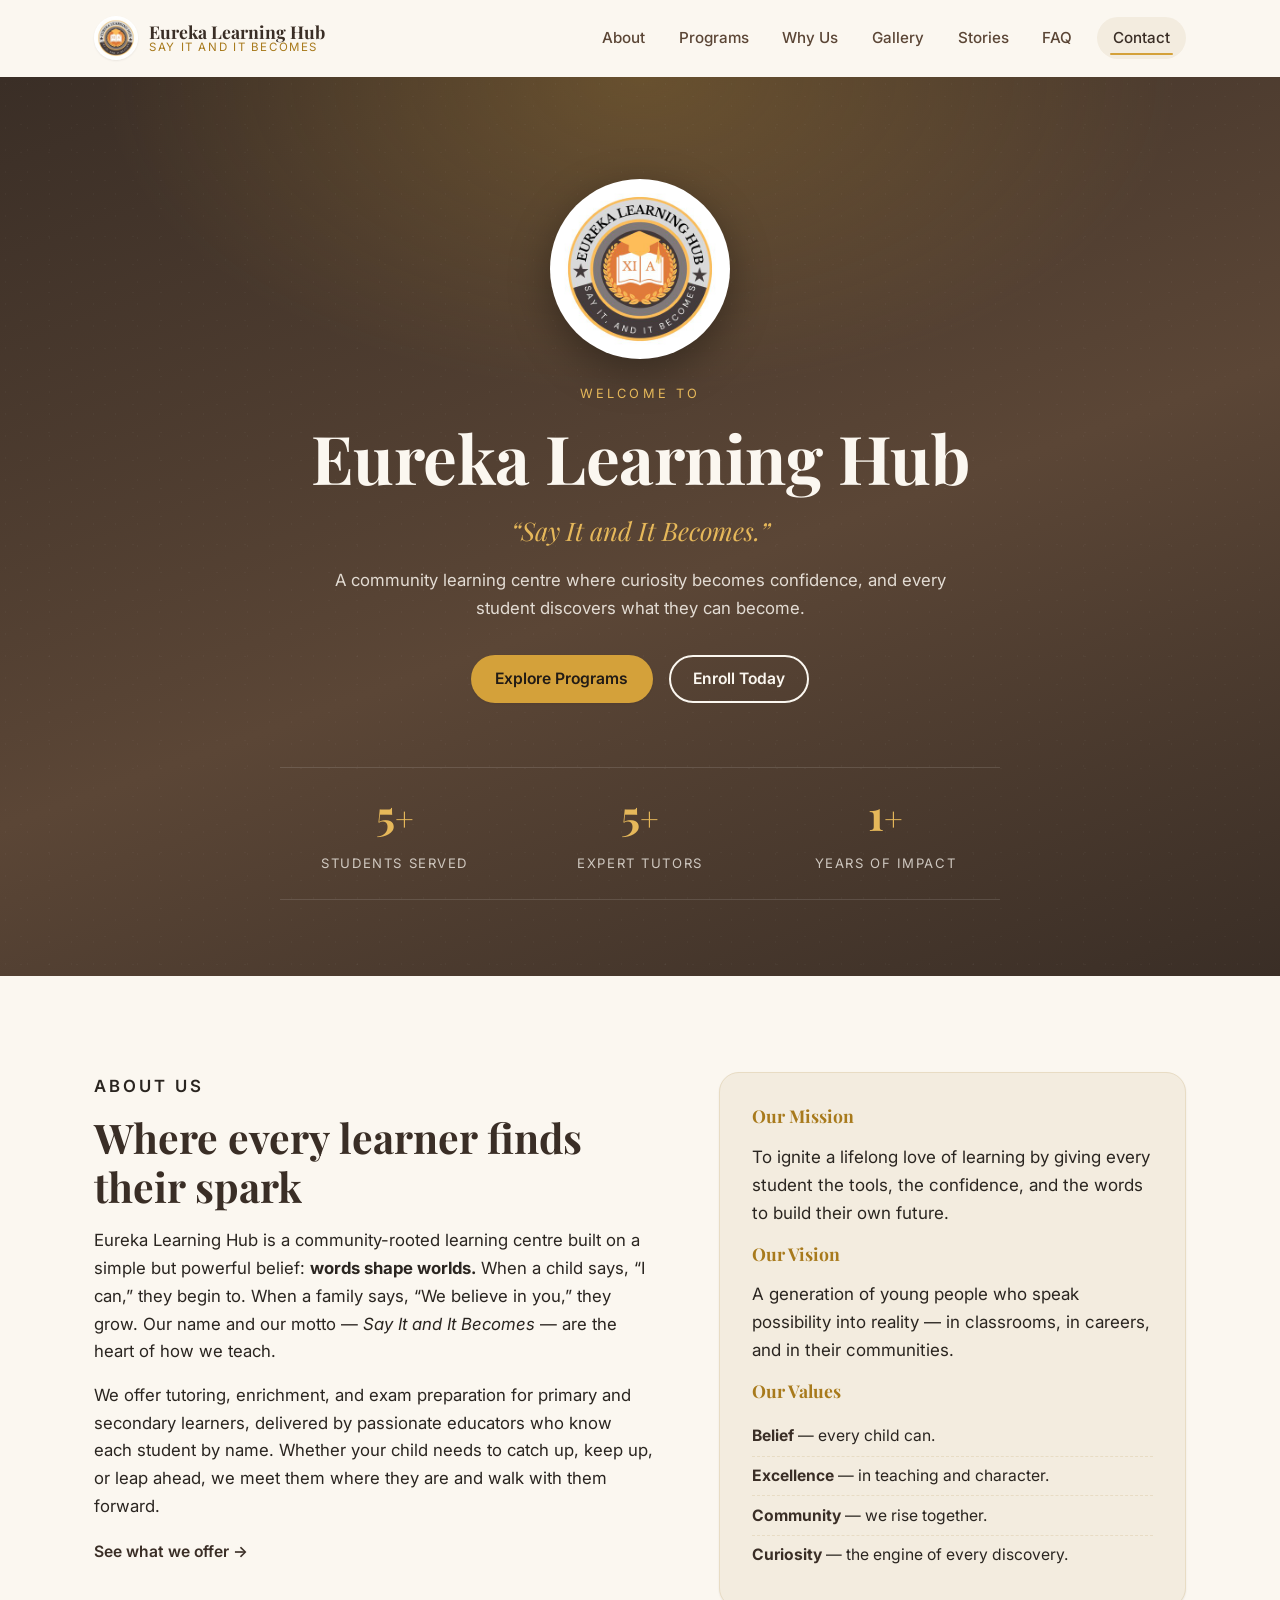
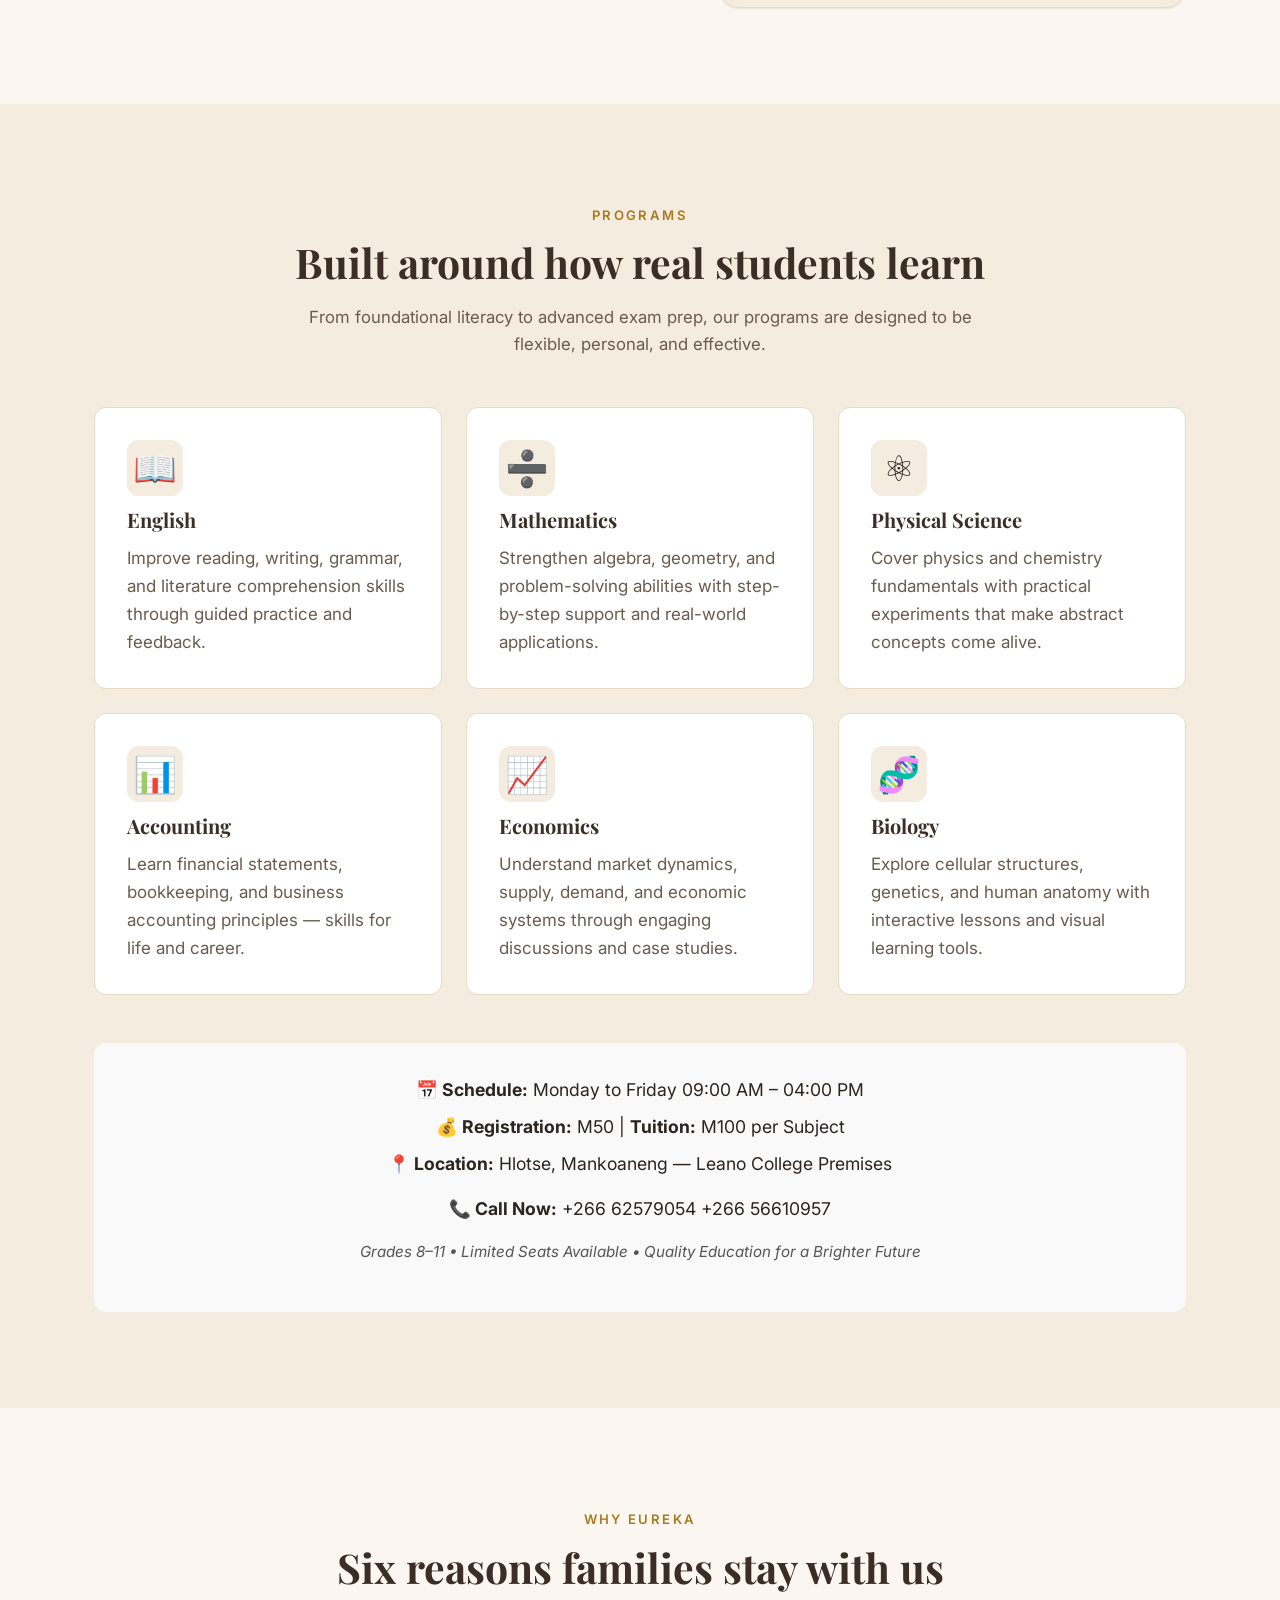
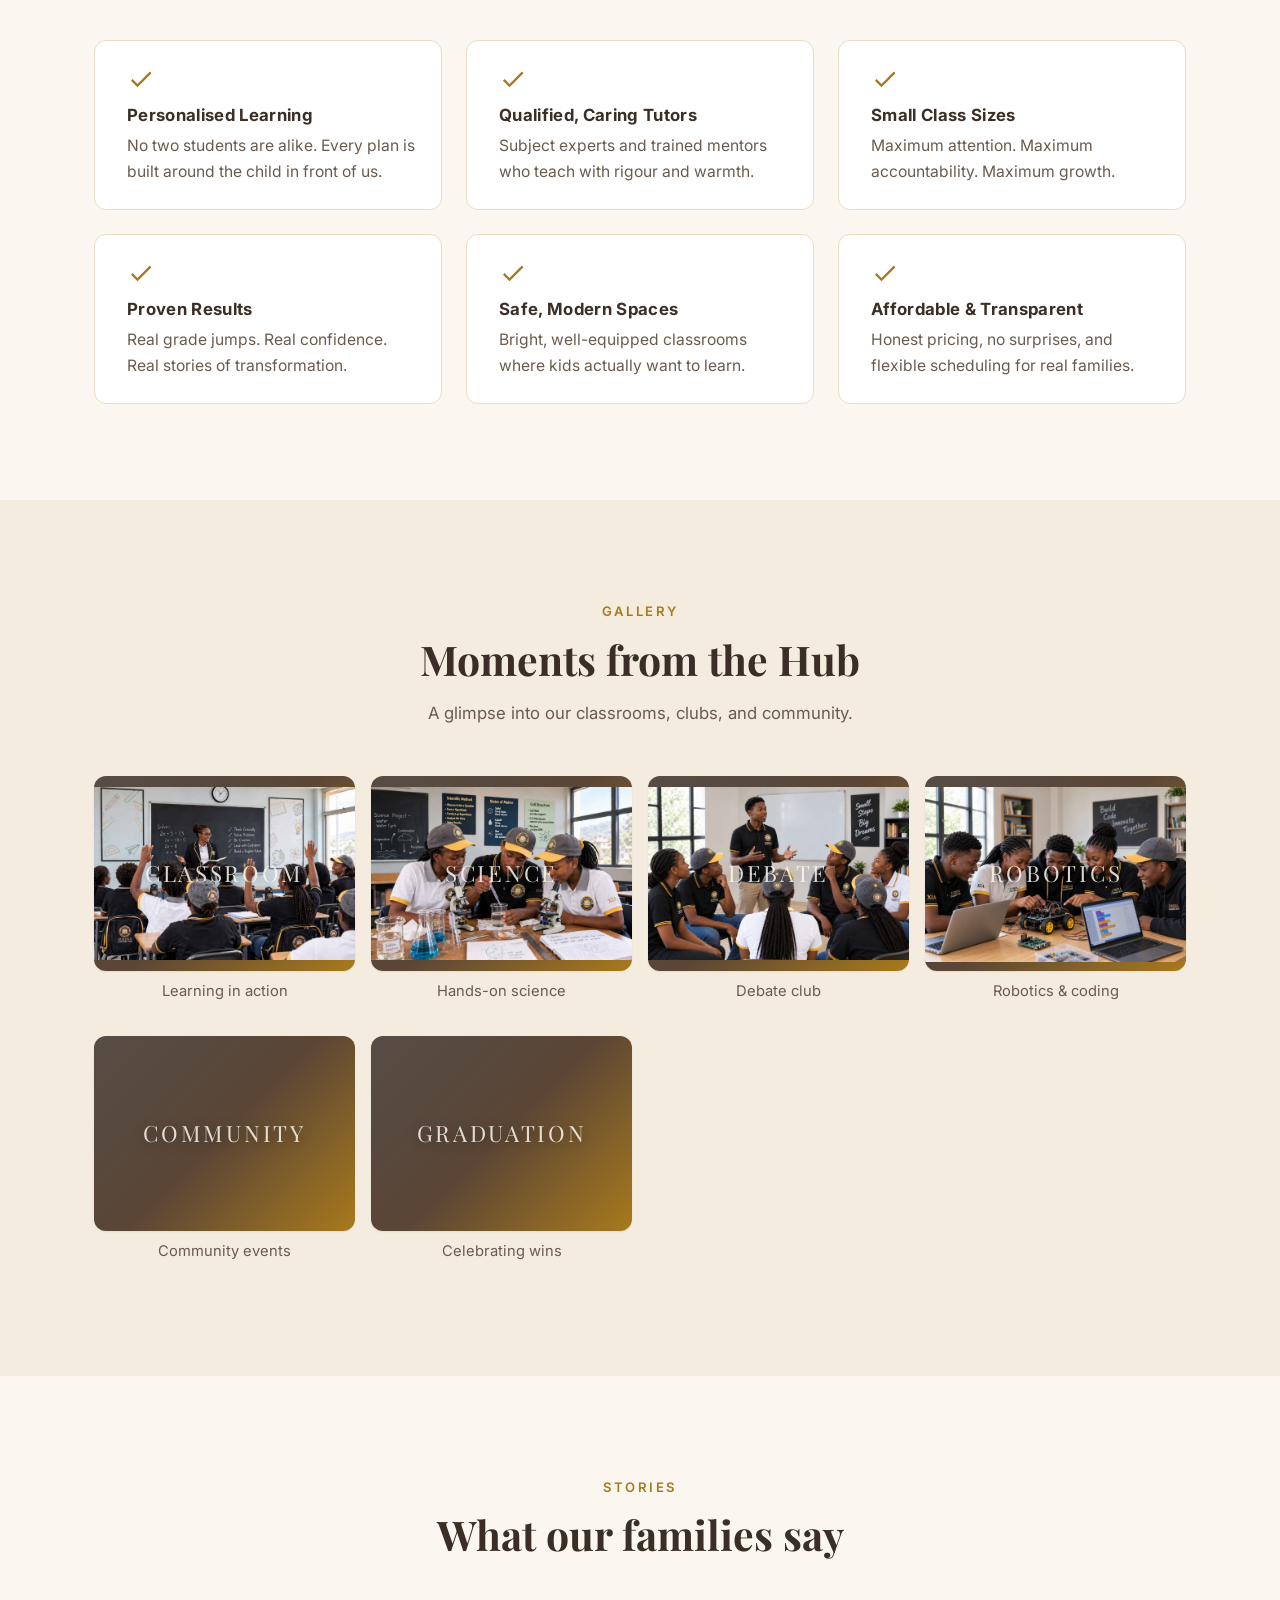
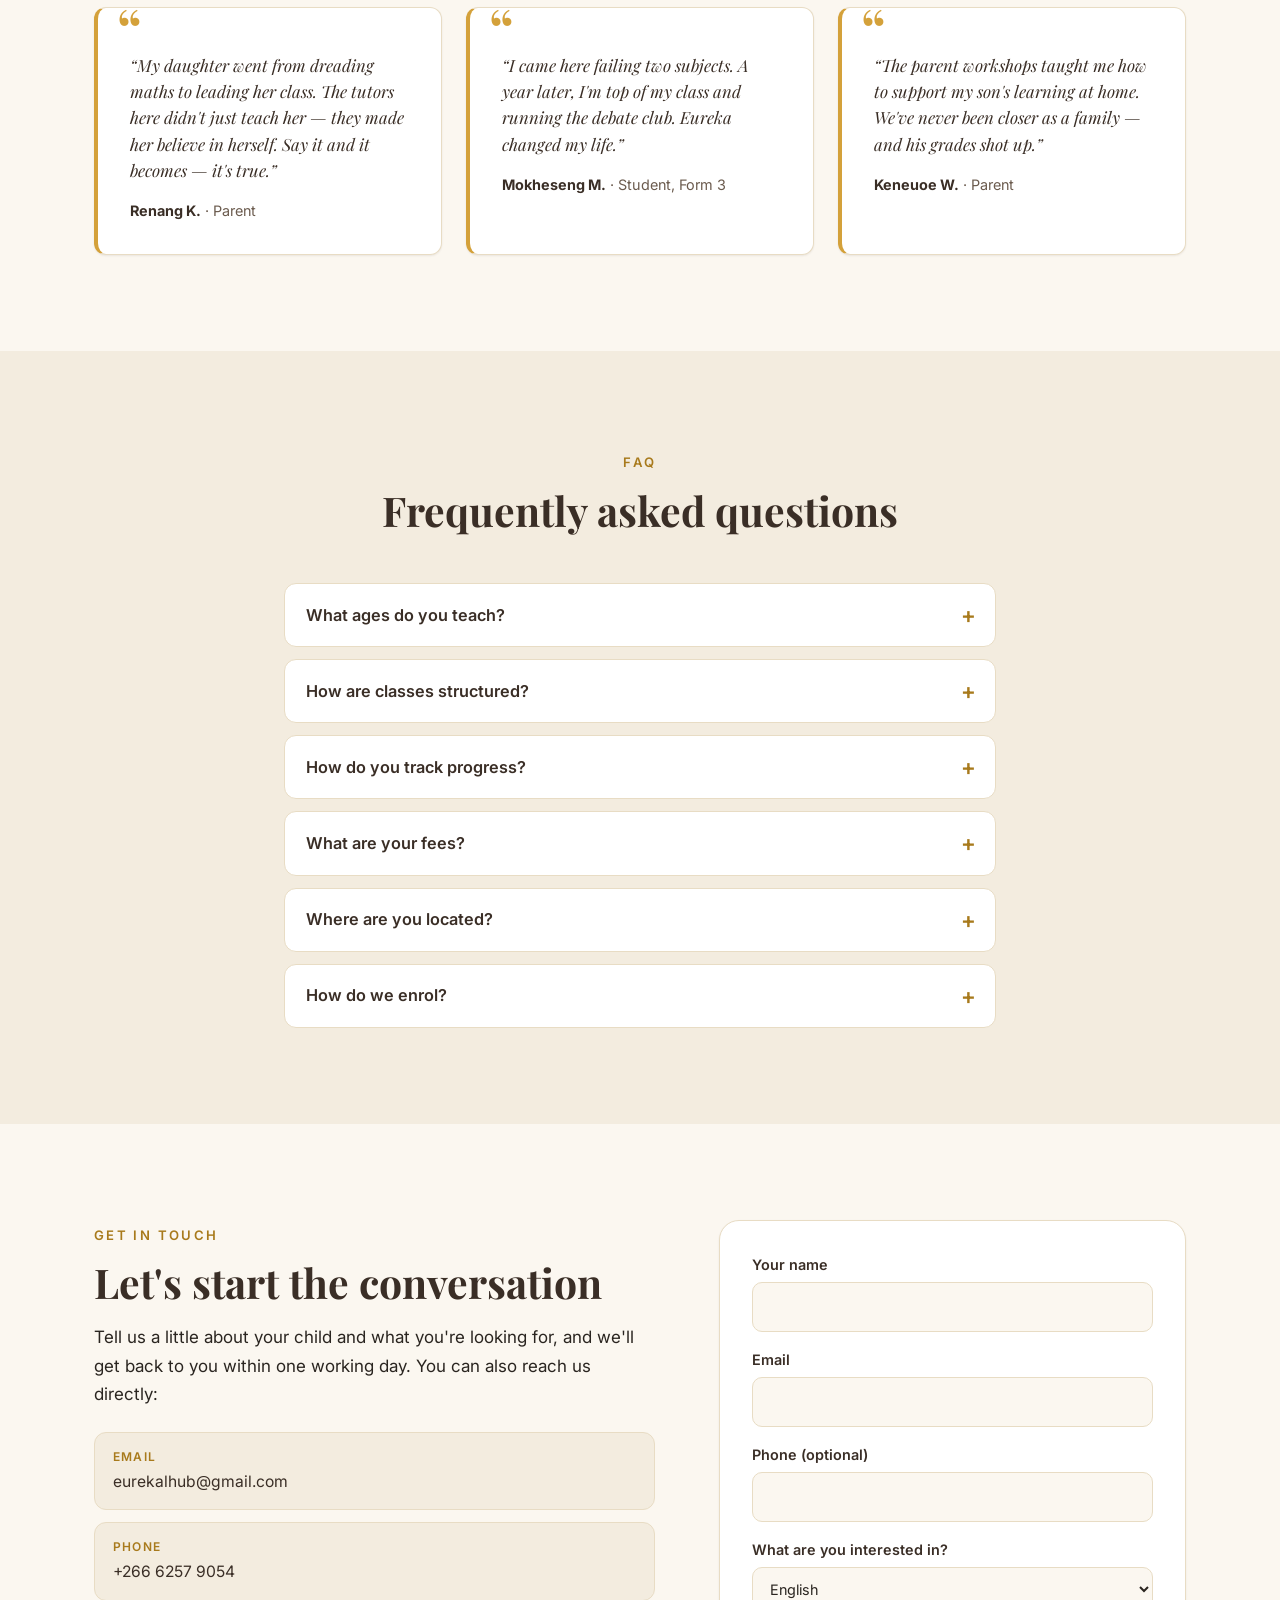
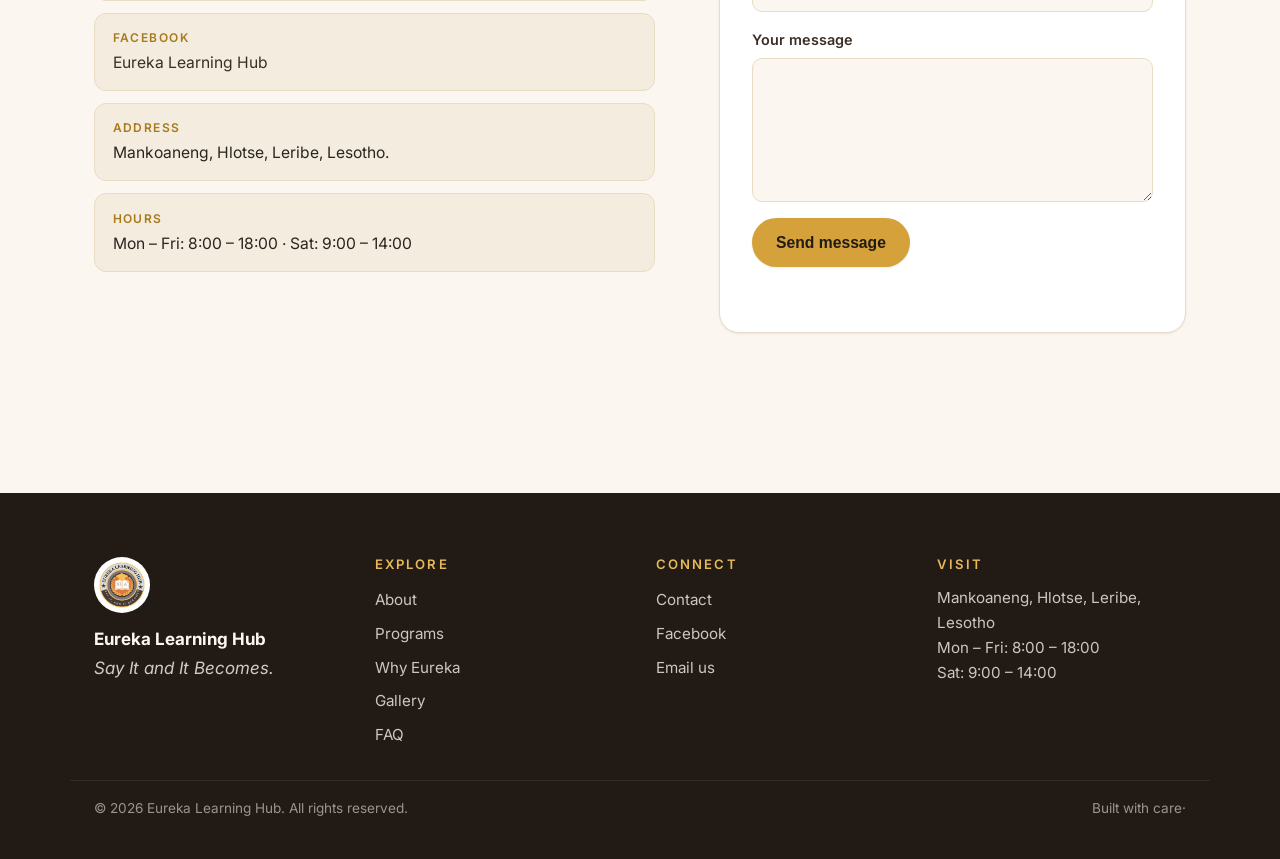
==== commit 07f4441a: "Reduce padding for gallery images Updated padding style for gallery images from 15px to 11px." ====
--- a/index.html
+++ b/index.html
@@ -392,14 +392,14 @@
           <li class="gallery-item">
             <div class="gallery-img" data-label="Classroom"><img 
                                                                src="assets/images/maths.jpg" 
-                                                               style="padding-top:15px"
+                                                               style="padding-top:11px"
                                                                /></div>
             <p>Learning in action</p>
           </li>
           <li class="gallery-item">
             <div class="gallery-img" data-label="Science"><img 
                                                                src="assets/images/Chemistry%20lab.jpg" 
-                                                            style="padding-top:15px"
+                                                            style="padding-top:11px"
                                                                />
             </div>
             <p>Hands-on science</p>
@@ -407,14 +407,14 @@
           <li class="gallery-item">
             <div class="gallery-img" data-label="Debate"><img 
                                                                src="assets/images/youthgoup.jpg" 
-                                                           style="padding-top:15px"
+                                                           style="padding-top:11px"
                                                                /></div>
             <p>Debate club</p>
           </li>
           <li class="gallery-item">
             <div class="gallery-img" data-label="Robotics"><img 
                                                                src="assets/images/robotics.jpg" 
-                                                             style="padding-top:15px"
+                                                             style="padding-top:11px"
                                                                />
             </div>
             <p>Robotics &amp; coding</p>
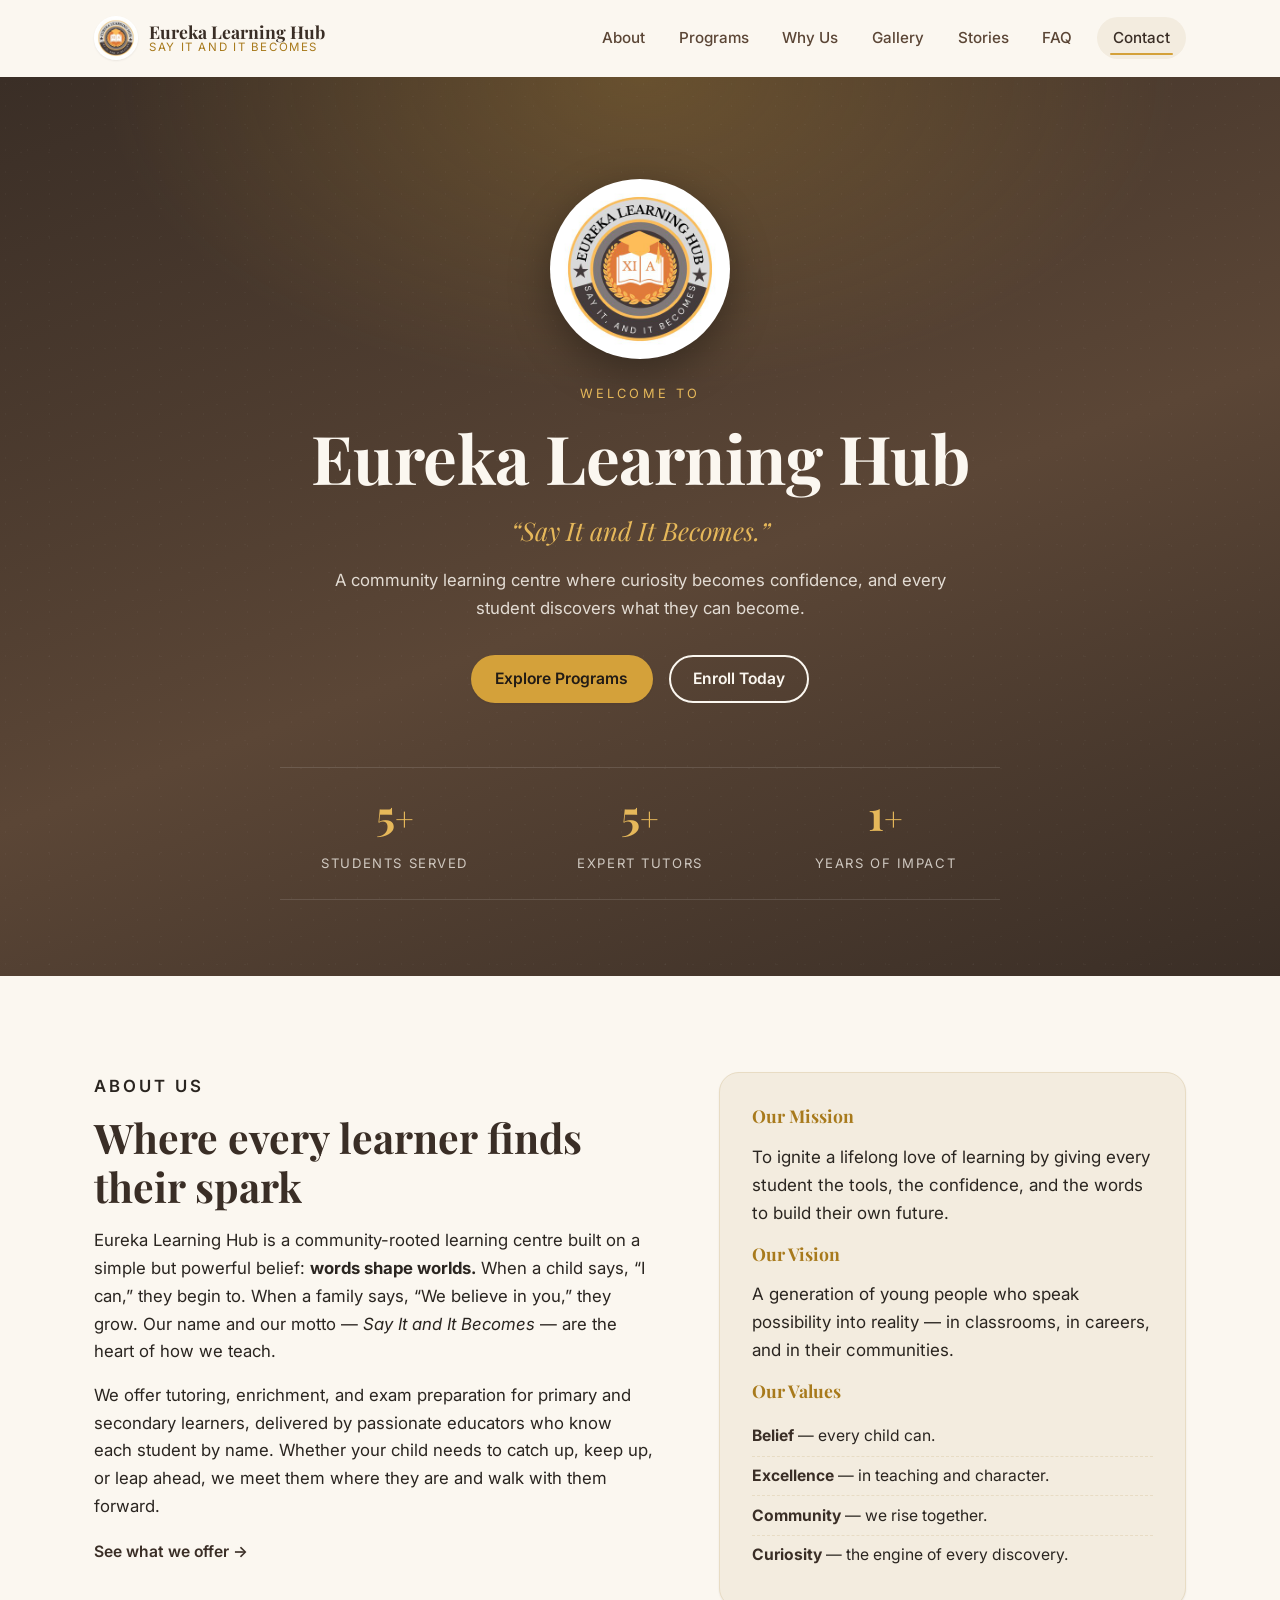
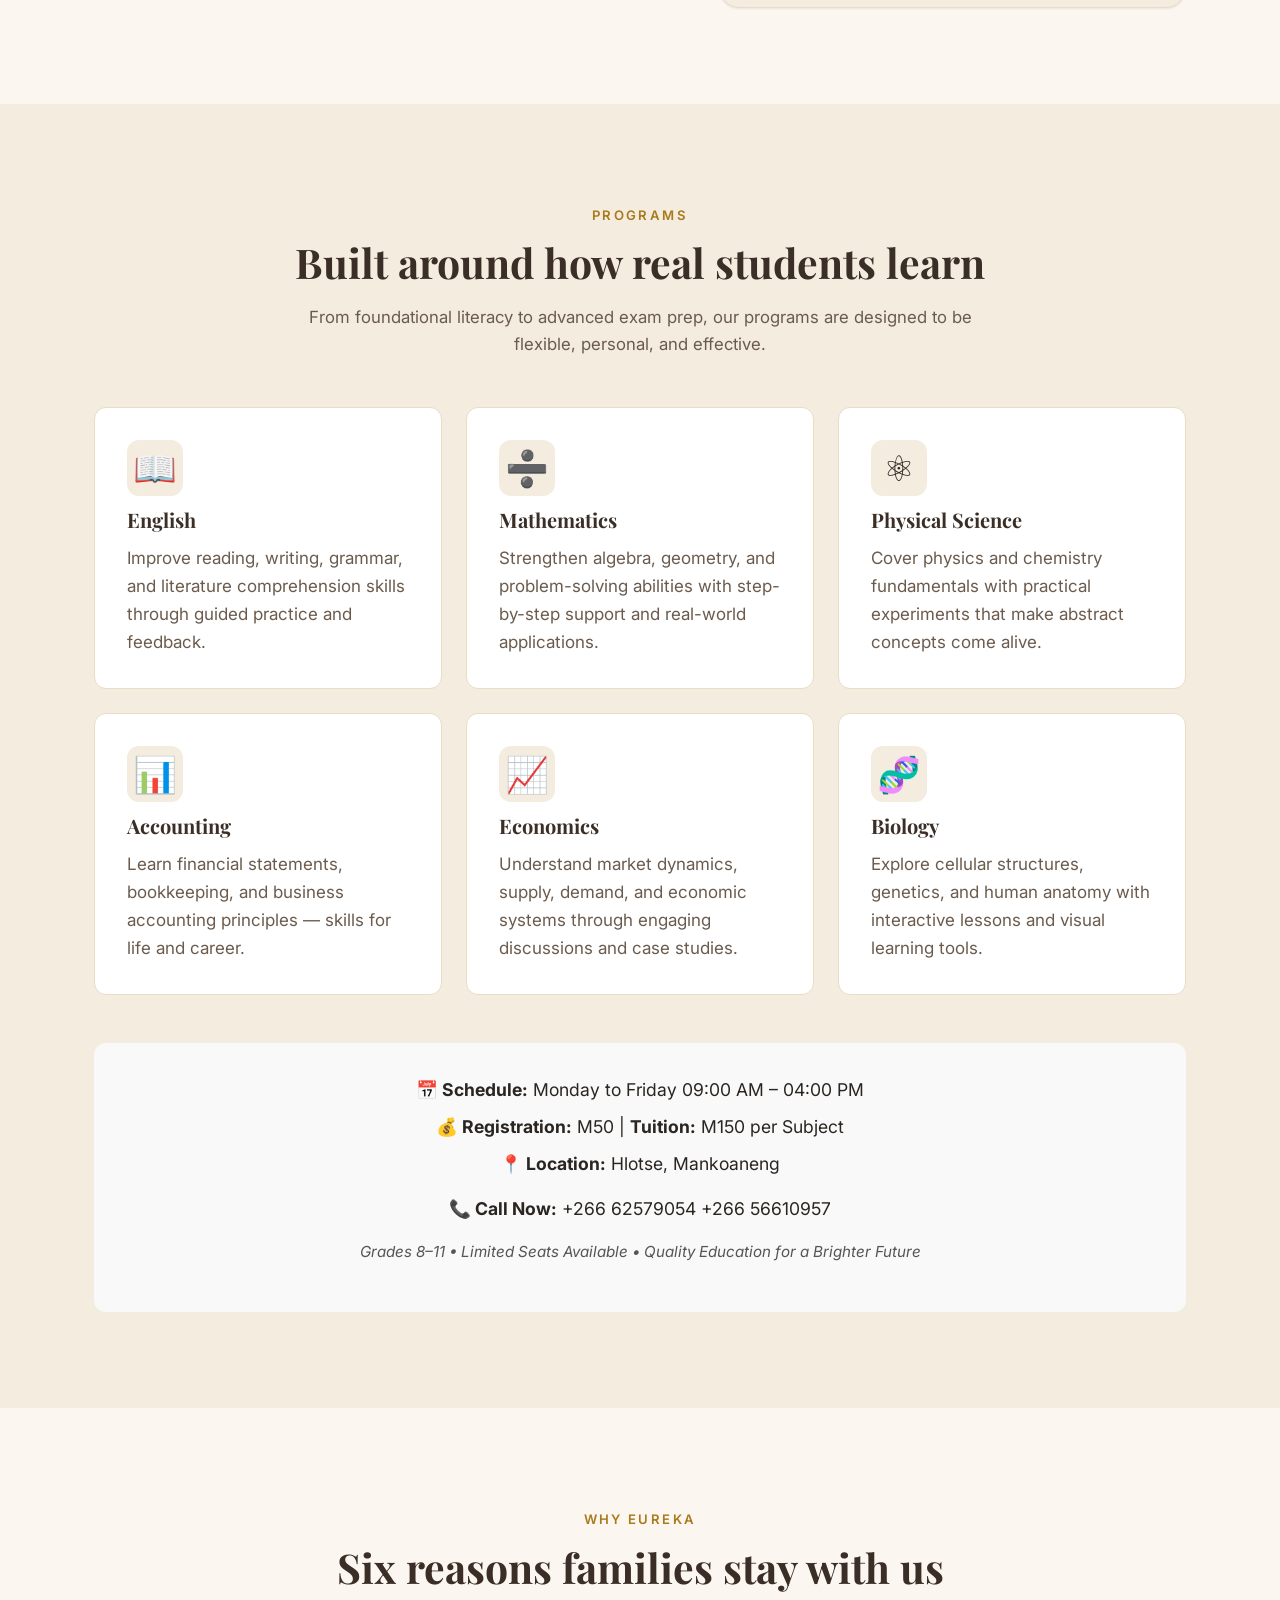
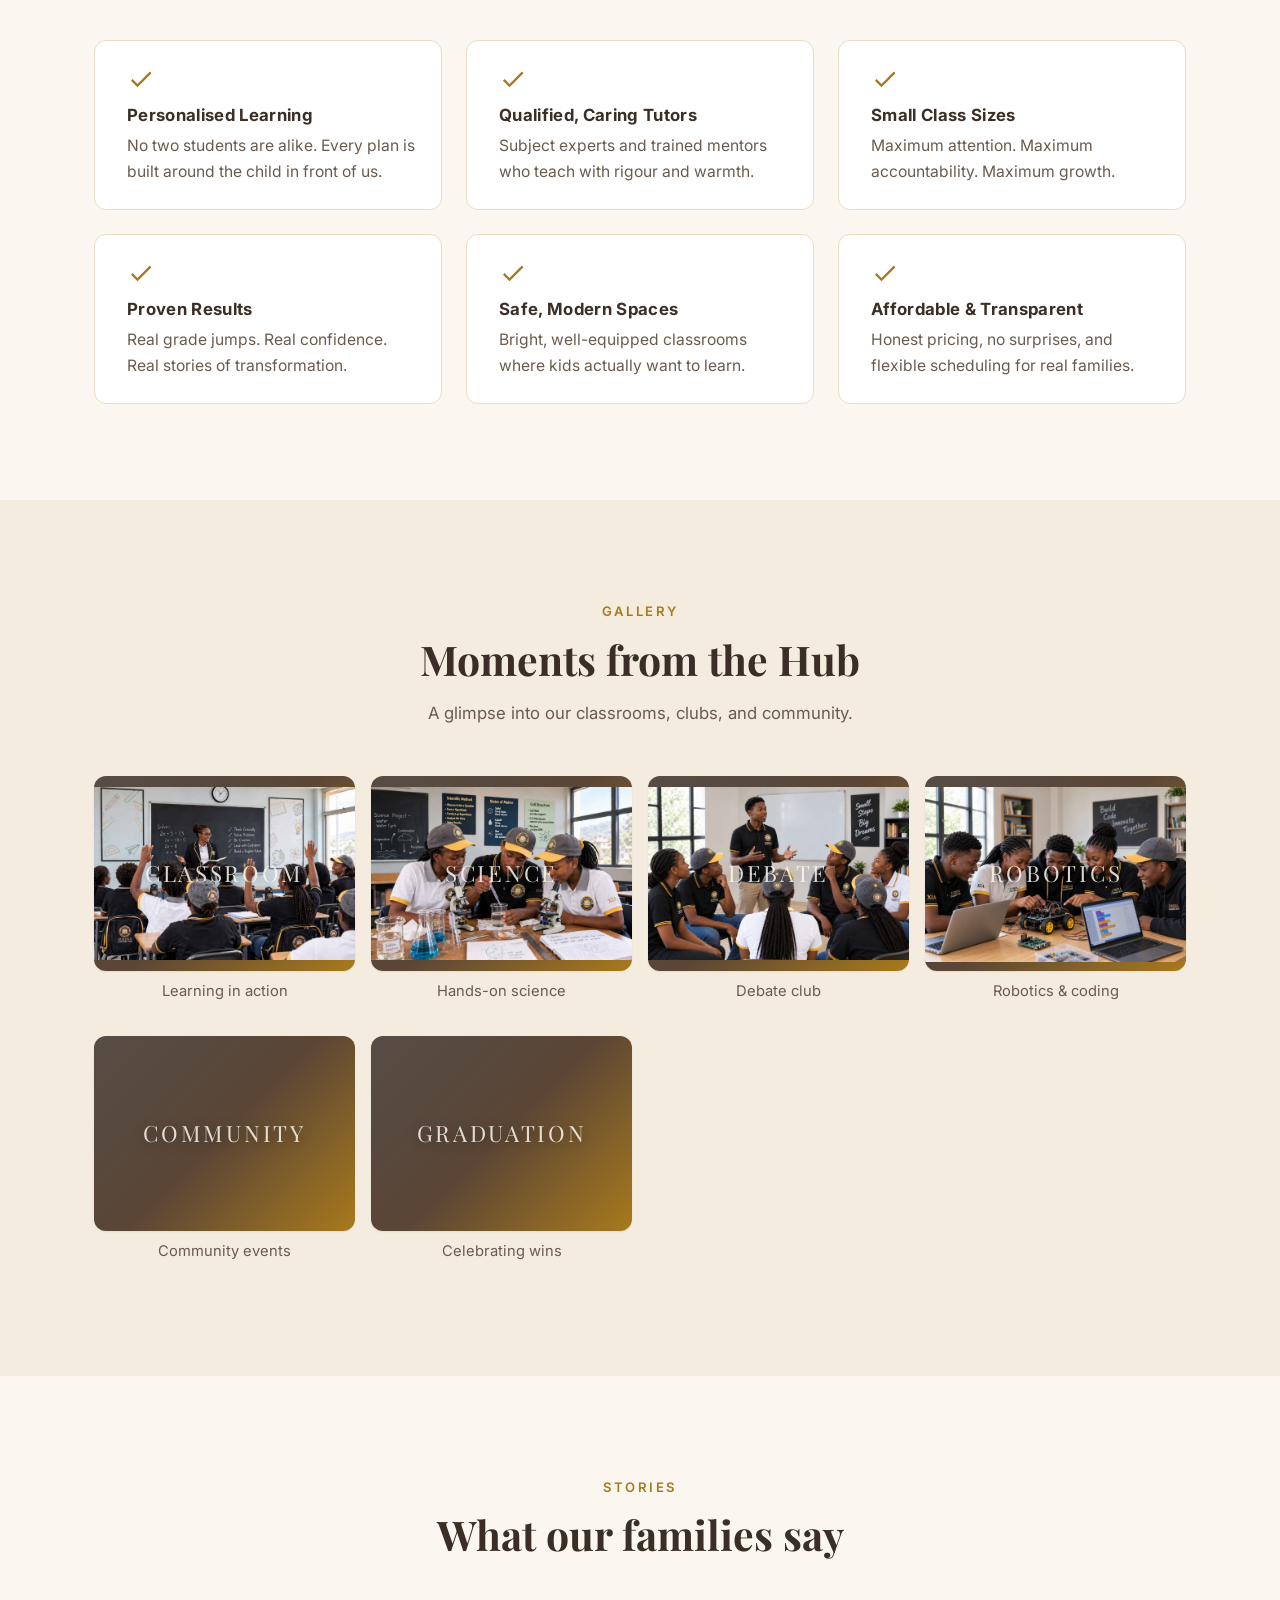
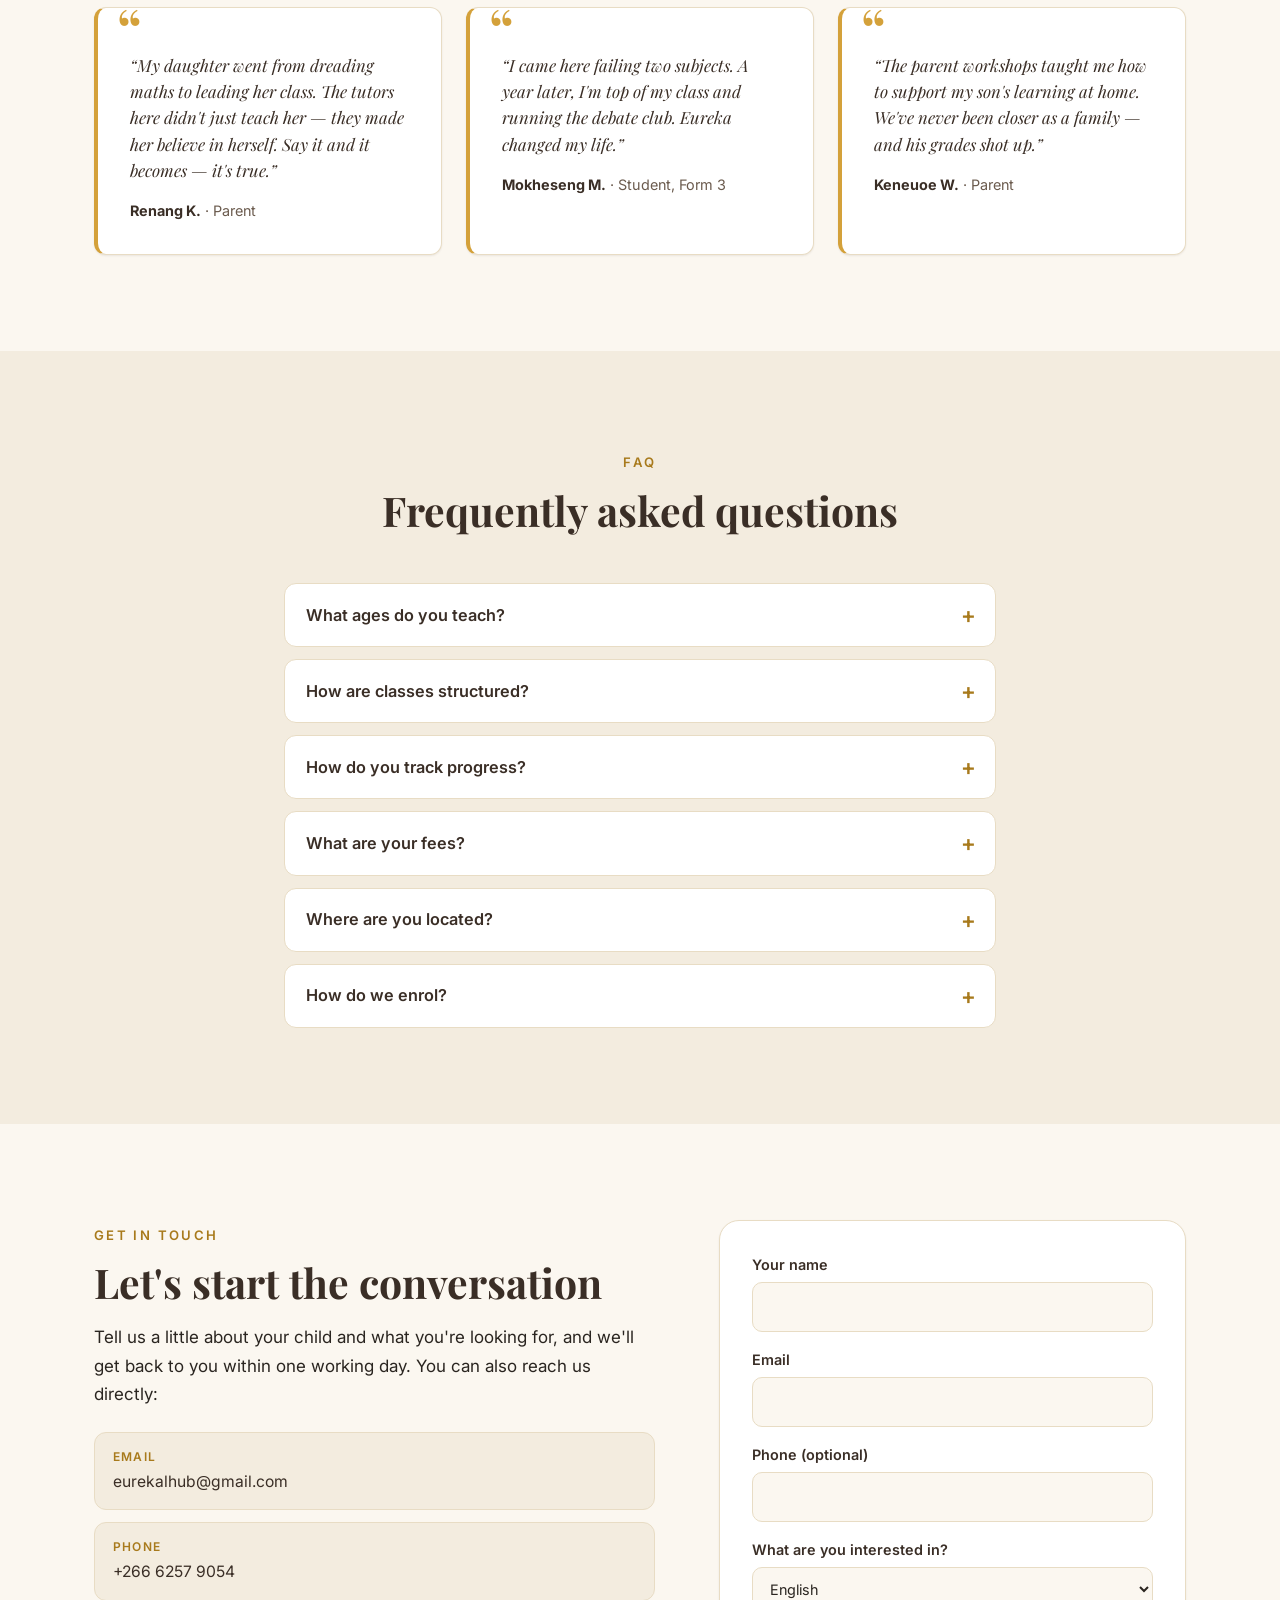
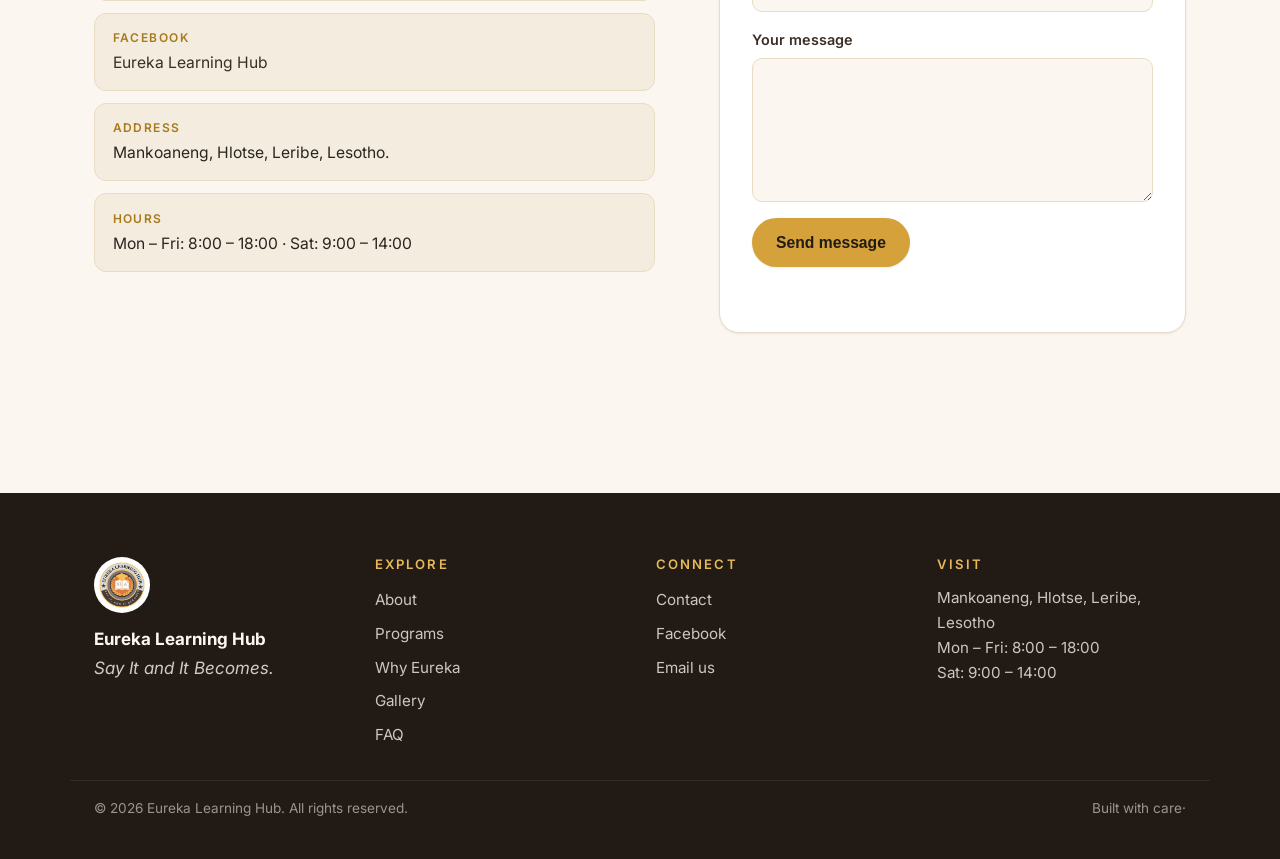
==== commit 29115313: "Update tuition and location details in index.html" ====
--- a/index.html
+++ b/index.html
@@ -299,10 +299,10 @@
             <strong>📅 Schedule:</strong> Monday to Friday 09:00 AM – 04:00 PM
           </p>
           <p style="font-size: 1.1rem; margin-bottom: 0.5rem;">
-            <strong>💰 Registration:</strong> M50 | <strong>Tuition:</strong> M100 per Subject
+            <strong>💰 Registration:</strong> M50 | <strong>Tuition:</strong> M150 per Subject
           </p>
           <p style="font-size: 1.1rem; margin-bottom: 0.5rem;">
-            <strong>📍 Location:</strong> Hlotse, Mankoaneng — Leano College Premises
+            <strong>📍 Location:</strong> Hlotse, Mankoaneng 
           </p>
           <p style="font-size: 1.1rem; margin-top: 1rem;">
             <strong>📞 Call Now:</strong> +266 62579054 +266 56610957
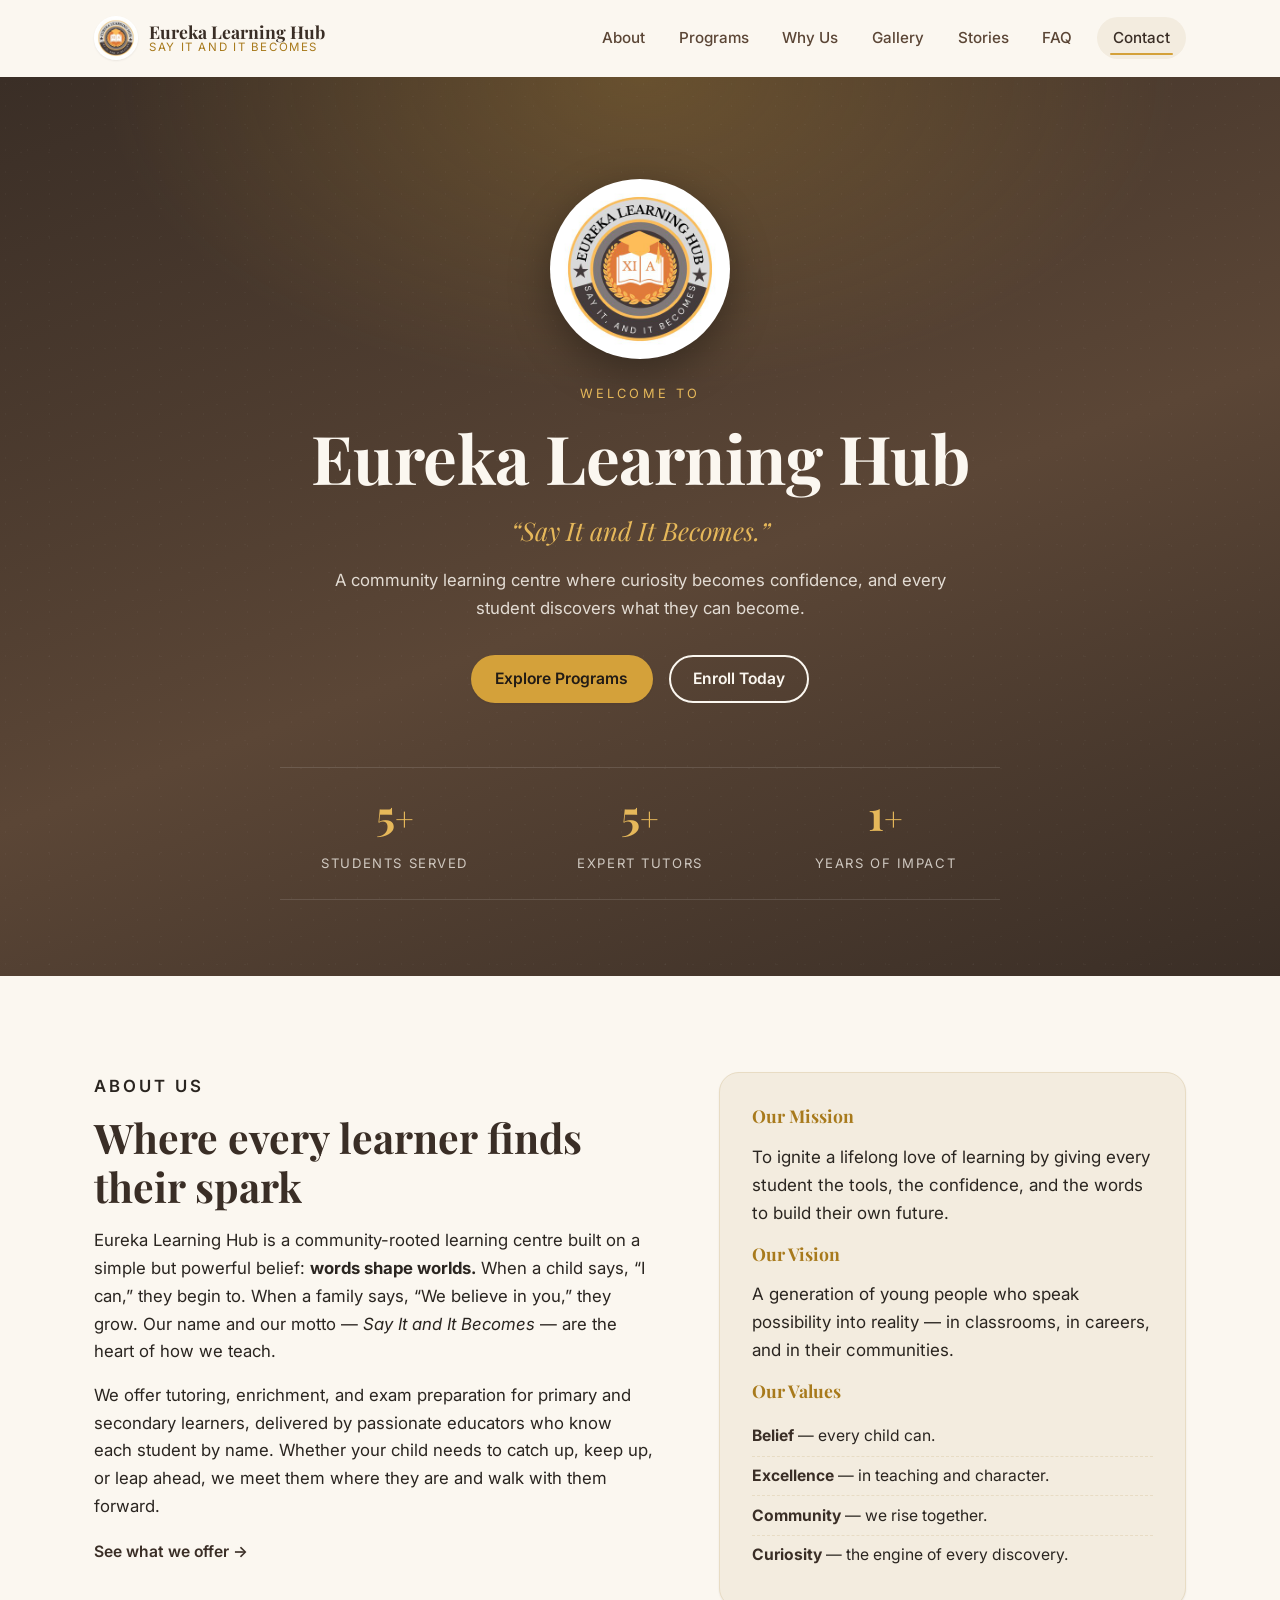
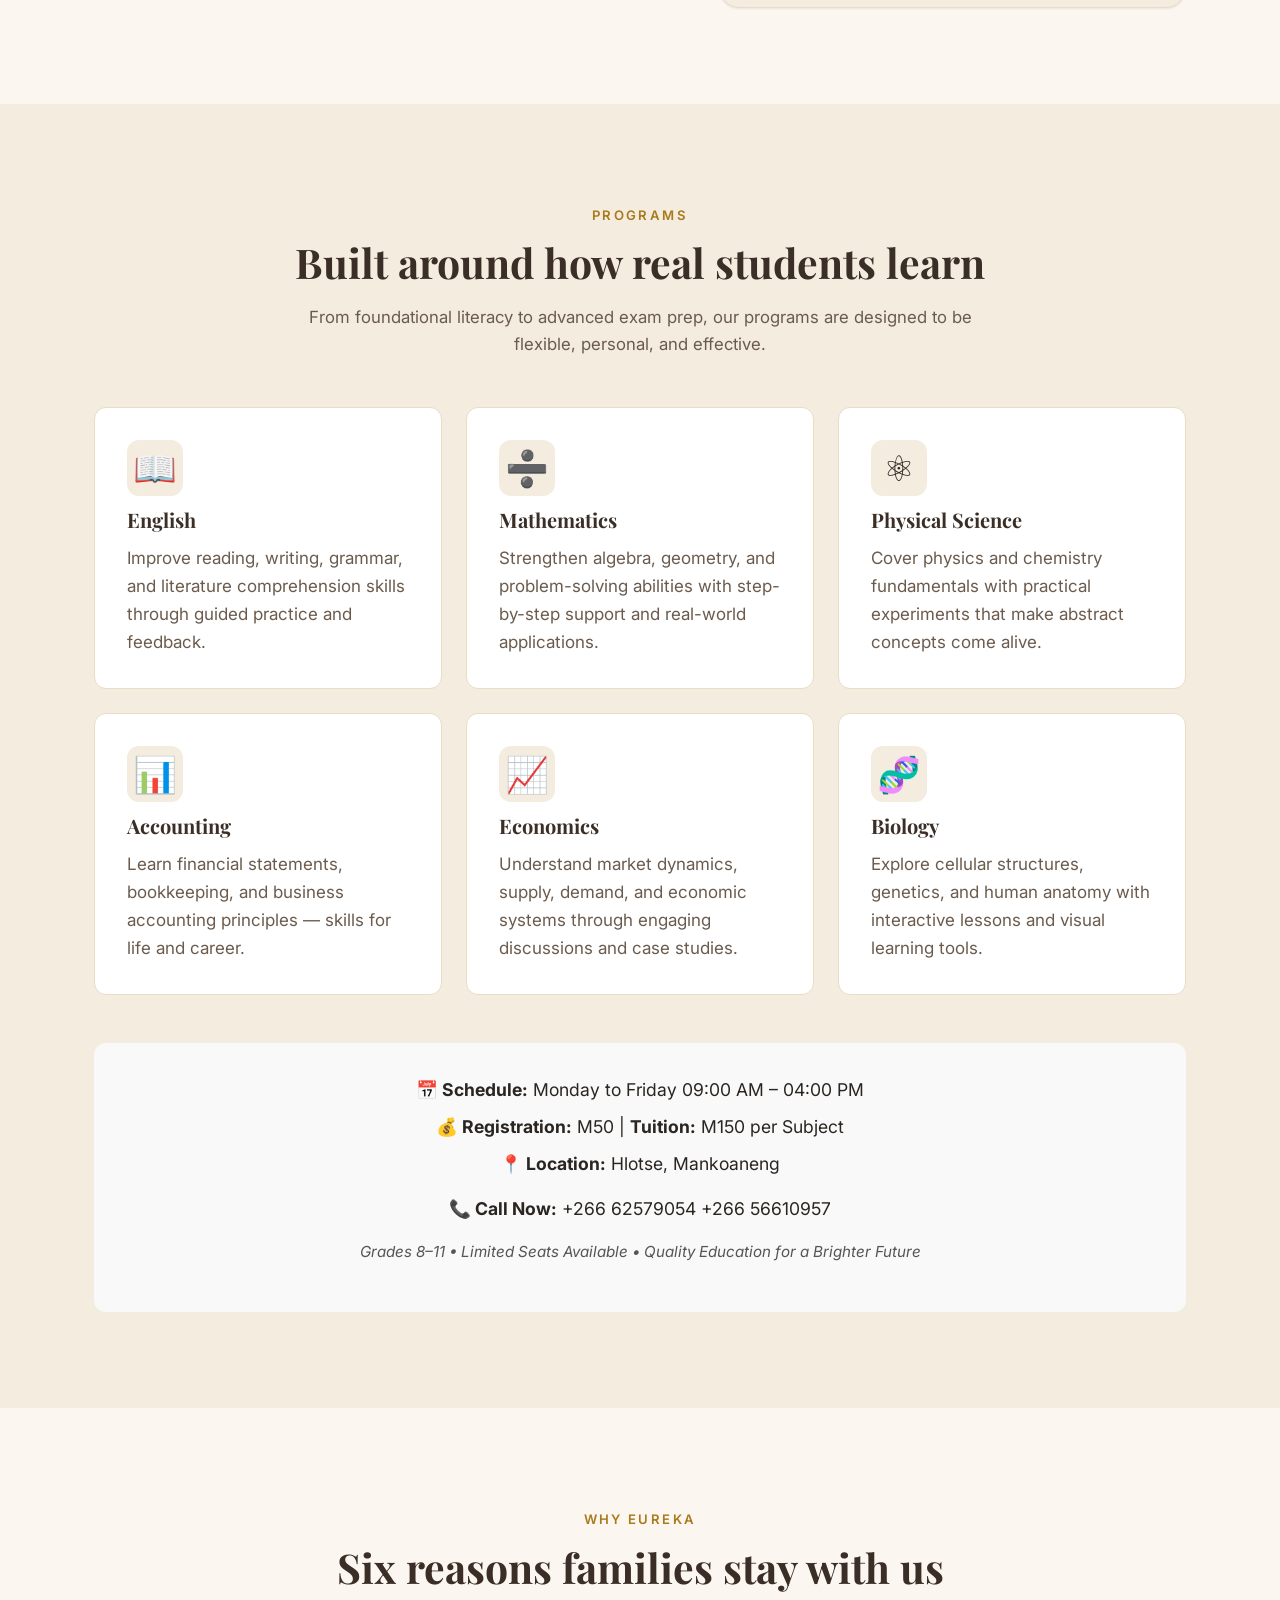
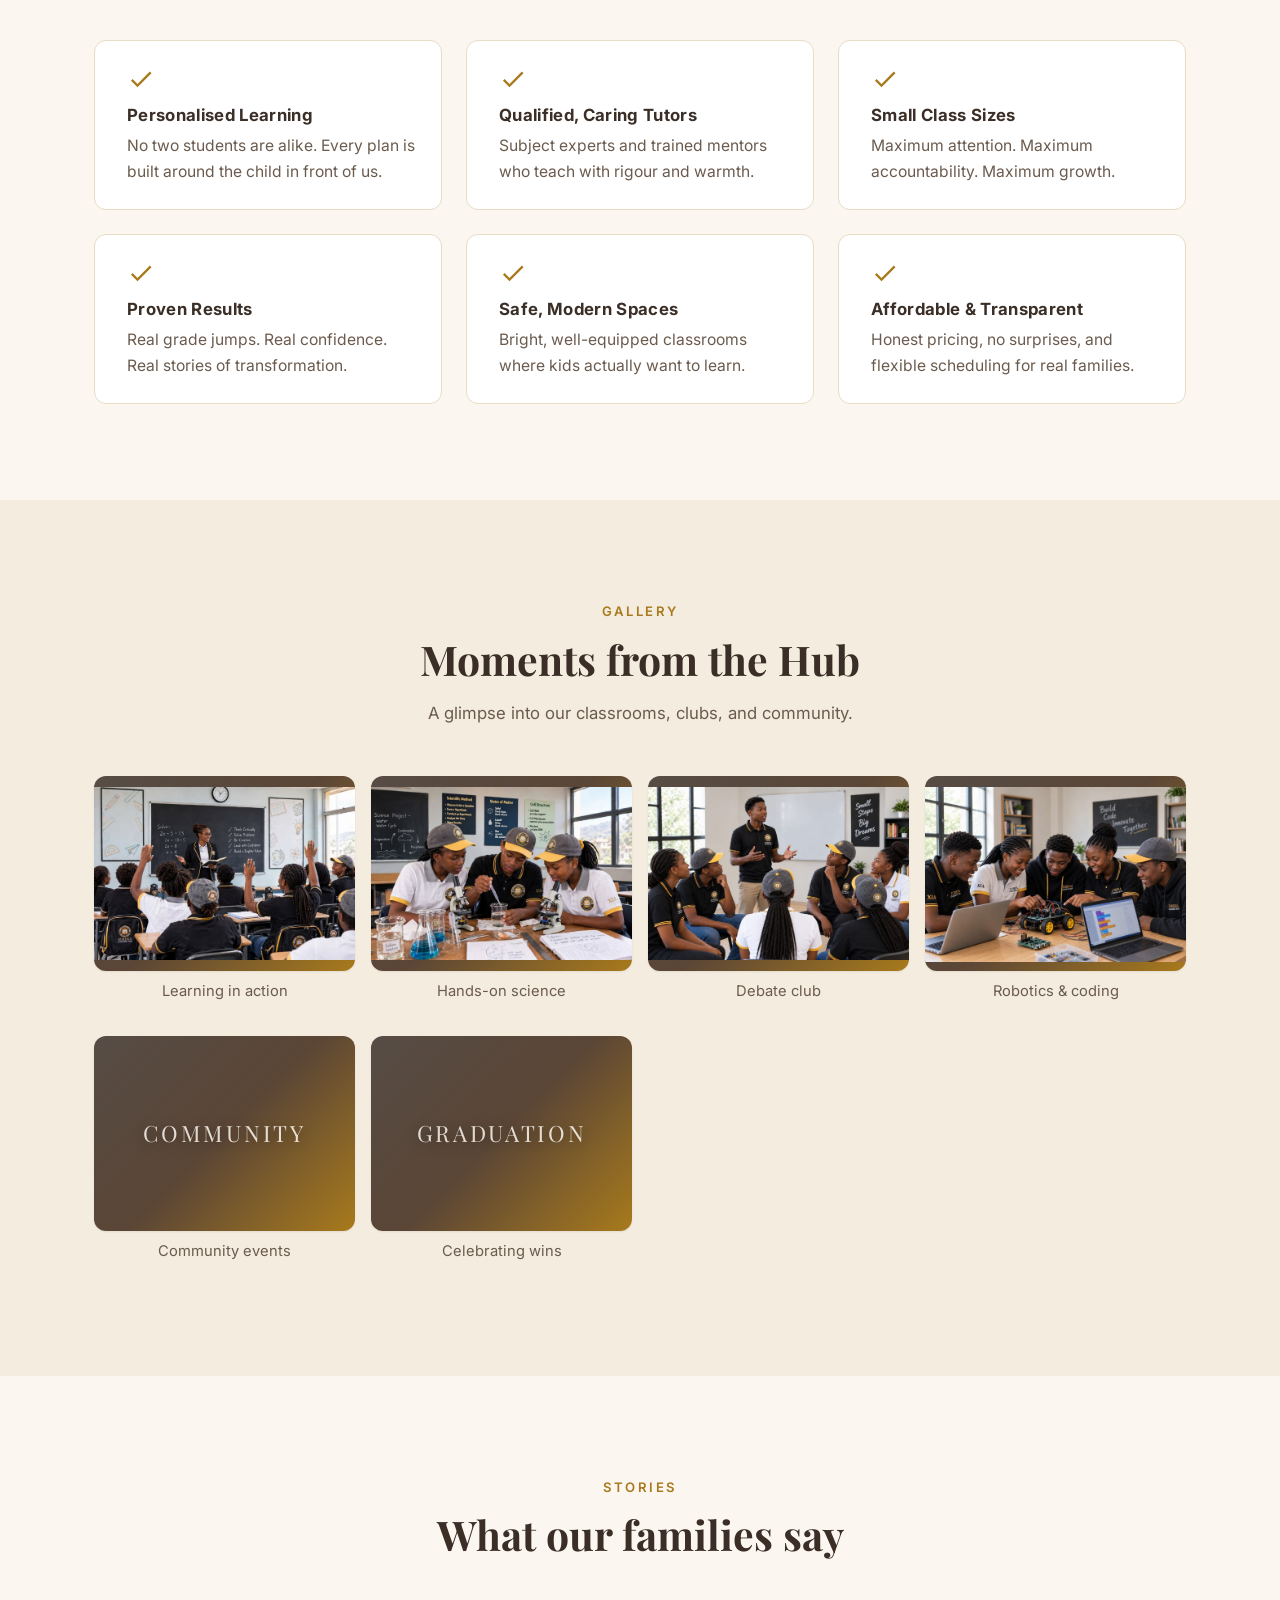
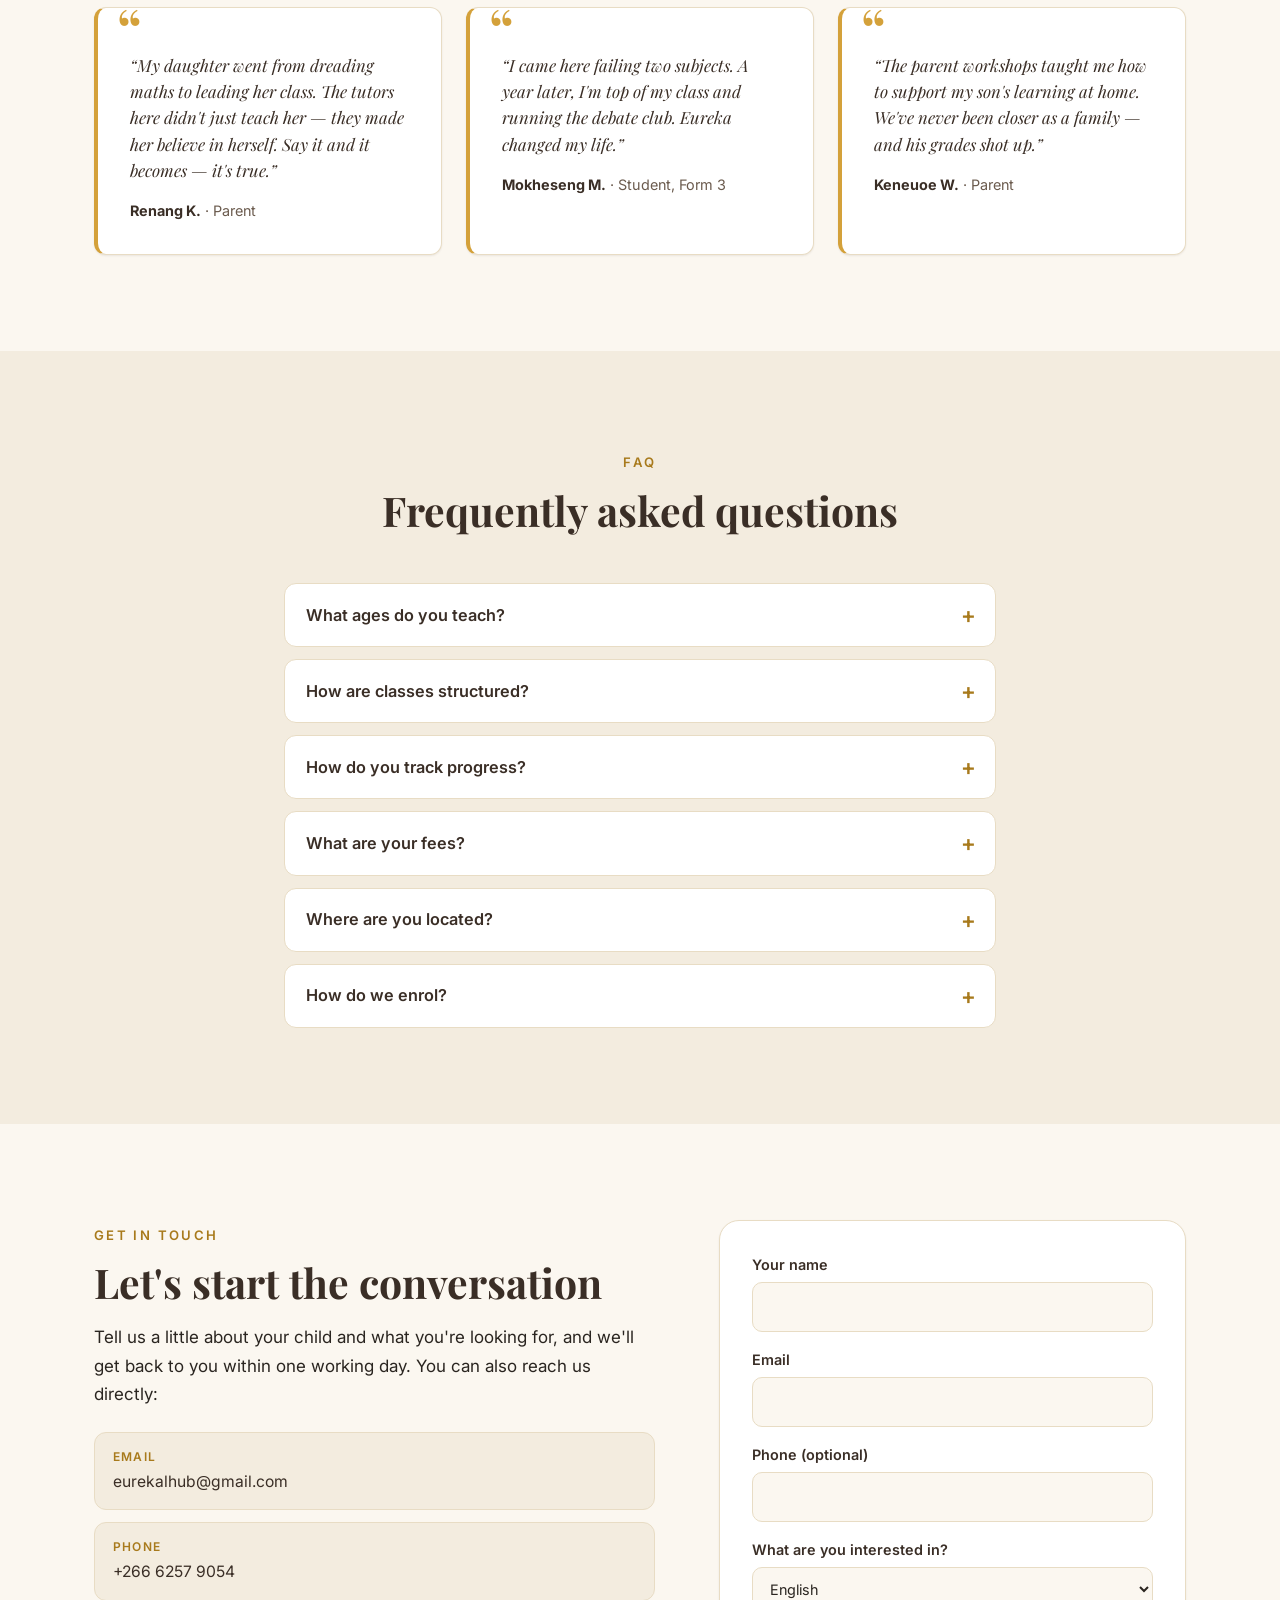
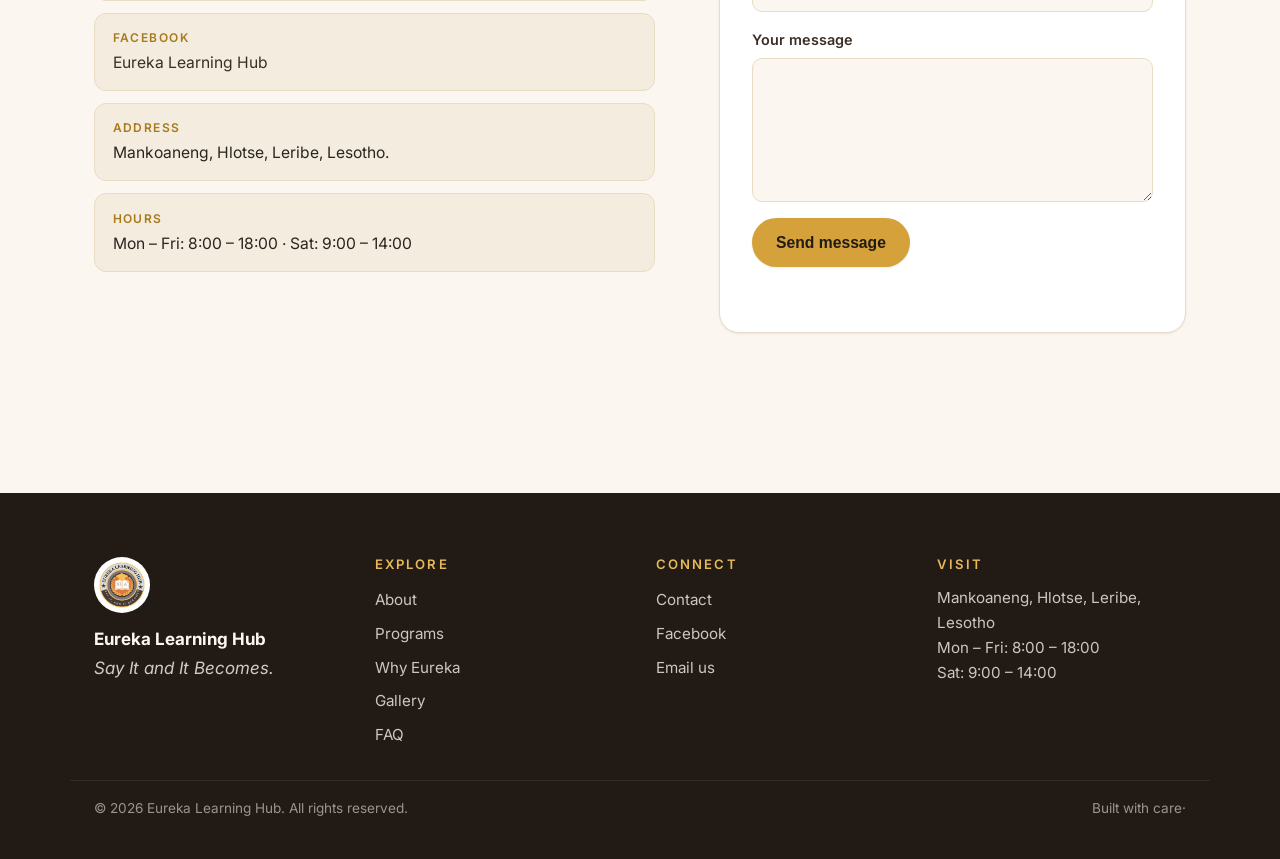
==== commit bd3749f5: "Refactor gallery image data-label attributes Removed data-label attributes from gallery images." ====
--- a/index.html
+++ b/index.html
@@ -390,14 +390,14 @@
 
         <ul class="gallery-grid">
           <li class="gallery-item">
-            <div class="gallery-img" data-label="Classroom"><img 
+            <div class="gallery-img" data-label=""><img 
                                                                src="assets/images/maths.jpg" 
                                                                style="padding-top:11px"
                                                                /></div>
             <p>Learning in action</p>
           </li>
           <li class="gallery-item">
-            <div class="gallery-img" data-label="Science"><img 
+            <div class="gallery-img" data-label=""><img 
                                                                src="assets/images/Chemistry%20lab.jpg" 
                                                             style="padding-top:11px"
                                                                />
@@ -405,14 +405,14 @@
             <p>Hands-on science</p>
           </li>
           <li class="gallery-item">
-            <div class="gallery-img" data-label="Debate"><img 
+            <div class="gallery-img" data-label=""><img 
                                                                src="assets/images/youthgoup.jpg" 
                                                            style="padding-top:11px"
                                                                /></div>
             <p>Debate club</p>
           </li>
           <li class="gallery-item">
-            <div class="gallery-img" data-label="Robotics"><img 
+            <div class="gallery-img" data-label=""><img 
                                                                src="assets/images/robotics.jpg" 
                                                              style="padding-top:11px"
                                                                />
